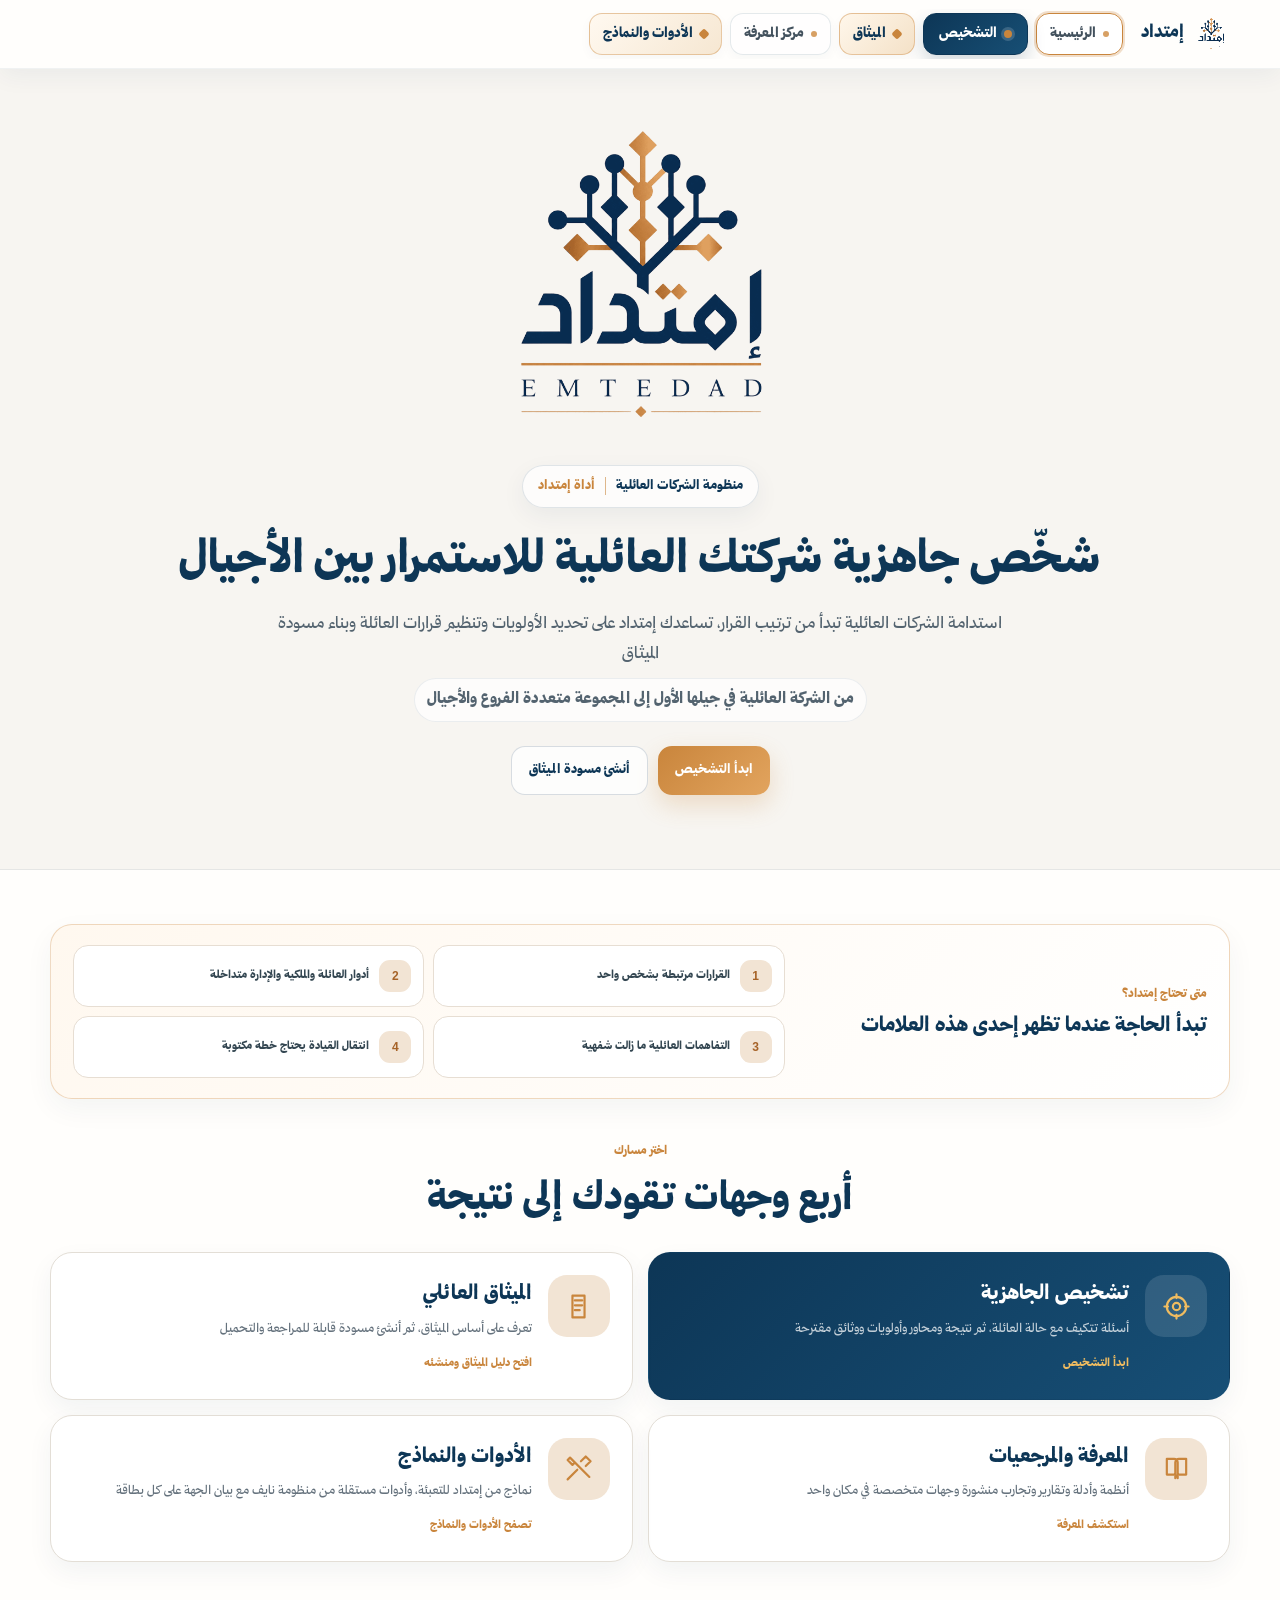
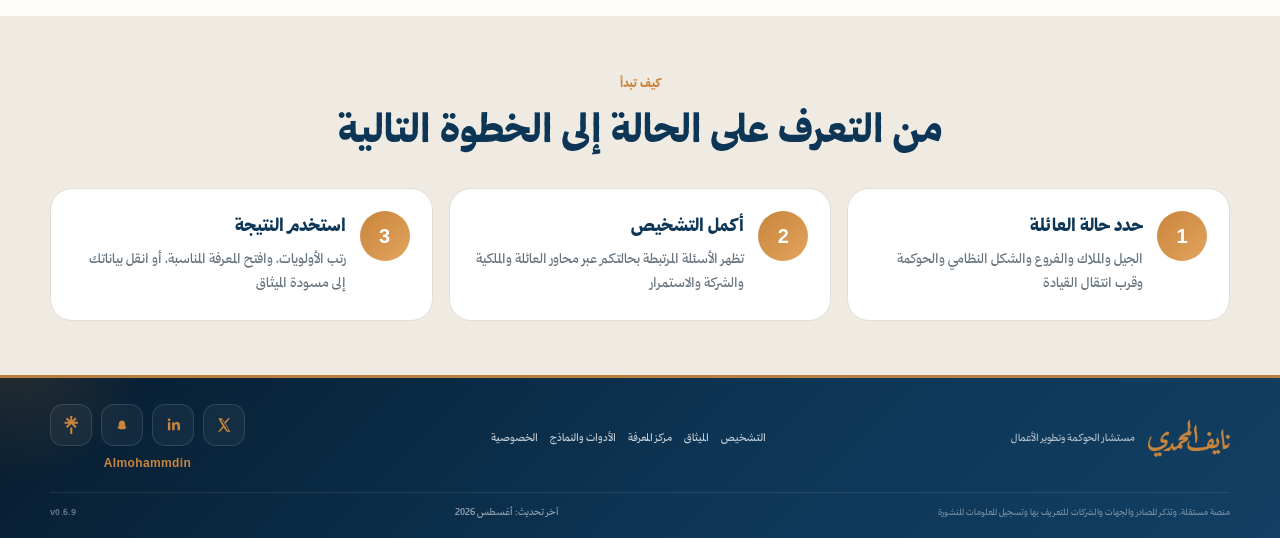
==== index.html @ f552dd35 "Release Emtidad v0.6.9 diagnostic result integrity" ====
<!doctype html>
<html lang="ar" dir="rtl">
<head>
<meta charset="utf-8">
<meta name="viewport" content="width=device-width,initial-scale=1,viewport-fit=cover">
<title>إمتداد | تشخيص وحوكمة الشركات العائلية</title>
<meta name="theme-color" content="#0D3656">
<meta name="description" content="منصة عربية للشركات العائلية تجمع التشخيص والميثاق والمعرفة والنماذج للمساعدة على تنظيم الملكية والحوكمة والتعاقب.">
<meta property="og:title" content="إمتداد | تشخيص وحوكمة الشركات العائلية">
<meta property="og:description" content="تشخيص الجاهزية، ومنشئ الميثاق العائلي، ومعرفة ومرجعيات للشركات العائلية">
<meta property="og:type" content="website">
<meta property="og:url" content="https://almohammdin.github.io/emtidad/">
<meta property="og:image" content="https://almohammdin.github.io/emtidad/assets/images/emtidad-social-preview.png?v=0.6.9">
<meta name="twitter:card" content="summary_large_image">
<link rel="canonical" href="https://almohammdin.github.io/emtidad/">
<link rel="preload" href="assets/fonts/TheYearofHandicrafts-Black.woff2" as="font" type="font/woff2" crossorigin>
<link rel="icon" type="image/png" href="assets/images/favicon.png?v=0.6.9">
<link rel="apple-touch-icon" href="assets/images/apple-touch-icon.png?v=0.6.9">
<link rel="stylesheet" href="assets/css/style.css?v=0.6.9">
<script type="application/ld+json">{"@context":"https://schema.org","@type":"WebSite","name":"إمتداد","alternateName":"منظومة الشركات العائلية","url":"https://almohammdin.github.io/emtidad/","inLanguage":"ar","description":"منصة عربية تجمع تشخيص جاهزية الشركات العائلية ومنشئ الميثاق والمعرفة والنماذج."}</script>
</head>
<body data-page="home">
<a class="skip-link" href="#mainContent">انتقل إلى المحتوى</a>
<nav class="top-nav" aria-label="التنقل الرئيسي">
 <div class="container nav-inner">
  <a class="site-brand" href="index.html" aria-label="إمتداد - الرئيسية"><img src="assets/images/favicon.png" width="42" height="42" alt=""><span>إمتداد</span></a>
  <button class="nav-menu-toggle" id="navMenuToggle" type="button" aria-expanded="false" aria-controls="siteNav"><span></span><span></span><span></span><b>القائمة</b></button>
  <div class="nav-links" id="siteNav">
   <a data-nav="home" href="index.html">الرئيسية</a>
   <a class="nav-diagnostic" data-nav="diagnostic" href="diagnostic.html">التشخيص</a>
   <a class="nav-charter-service" data-nav="charter" href="charter.html">الميثاق</a>
   <a data-nav="knowledge" href="knowledge.html">مركز المعرفة</a>
   <a class="nav-featured" data-nav="resources" href="resources.html">الأدوات والنماذج</a>
  </div>
 </div>
</nav>

<main id="mainContent">
 <header class="hero home-hero">
  <div class="container hero-inner">
   <div class="logo-stage"><img class="platform-logo" src="assets/images/emtidad-logo.png?v=0.6.9" width="1254" height="1254" fetchpriority="high" decoding="async" alt="شعار إمتداد"></div>
   <div class="platform-suite-badge"><span>منظومة الشركات العائلية</span><i aria-hidden="true"></i><strong>أداة إمتداد</strong></div>
   <h1>شخّص جاهزية شركتك العائلية للاستمرار بين الأجيال</h1>
   <p>استدامة الشركات العائلية تبدأ من ترتيب القرار، تساعدك إمتداد على تحديد الأولويات وتنظيم قرارات العائلة وبناء مسودة الميثاق</p>
   <p class="hero-audience">من الشركة العائلية في جيلها الأول إلى المجموعة متعددة الفروع والأجيال</p>
   <div class="hero-actions"><a class="btn primary" href="diagnostic.html">ابدأ التشخيص</a><a class="btn ghost" href="charter.html#charter-builder">أنشئ مسودة الميثاق</a></div>
  </div>
 </header>

 <section class="section white home-routes" aria-labelledby="routesTitle">
 <div class="container">
   <div class="persuasion-strip" aria-labelledby="persuasionTitle"><div class="persuasion-heading"><span class="eyebrow">متى تحتاج إمتداد؟</span><h2 id="persuasionTitle">تبدأ الحاجة عندما تظهر إحدى هذه العلامات</h2></div><ol class="persuasion-points"><li><b>1</b><span>القرارات مرتبطة بشخص واحد</span></li><li><b>2</b><span>أدوار العائلة والملكية والإدارة متداخلة</span></li><li><b>3</b><span>التفاهمات العائلية ما زالت شفهية</span></li><li><b>4</b><span>انتقال القيادة يحتاج خطة مكتوبة</span></li></ol></div>
   <div class="section-head compact-head"><span class="eyebrow">اختر مسارك</span><h2 id="routesTitle">أربع وجهات تقودك إلى نتيجة</h2></div>
   <div class="hub-grid">
    <a class="hub-card featured" href="diagnostic.html"><span class="hub-icon"><svg viewBox="0 0 24 24" aria-hidden="true"><circle cx="12" cy="12" r="8"/><circle cx="12" cy="12" r="3"/><path d="M12 2v3M22 12h-3M12 22v-3M2 12h3"/></svg></span><div><h3>تشخيص الجاهزية</h3><p>أسئلة تتكيف مع حالة العائلة، ثم نتيجة ومحاور وأولويات ووثائق مقترحة</p><b>ابدأ التشخيص</b></div></a>
    <a class="hub-card" href="charter.html"><span class="hub-icon"><svg viewBox="0 0 24 24" aria-hidden="true"><path d="M7 3h10v18H7zM9 7h6M9 11h6M9 15h4"/></svg></span><div><h3>الميثاق العائلي</h3><p>تعرف على أساس الميثاق، ثم أنشئ مسودة قابلة للمراجعة والتحميل</p><b>افتح دليل الميثاق ومنشئه</b></div></a>
    <a class="hub-card" href="knowledge.html"><span class="hub-icon"><svg viewBox="0 0 24 24" aria-hidden="true"><path d="M4 4h6a3 3 0 0 1 3 3v13a3 3 0 0 0-3-3H4V4Zm16 0h-6a3 3 0 0 0-3 3v13a3 3 0 0 1 3-3h6V4Z"/></svg></span><div><h3>المعرفة والمرجعيات</h3><p>أنظمة وأدلة وتقارير وتجارب منشورة وجهات متخصصة في مكان واحد</p><b>استكشف المعرفة</b></div></a>
    <a class="hub-card" href="resources.html"><span class="hub-icon"><svg viewBox="0 0 24 24" aria-hidden="true"><path d="m14 6 4-4 4 4-4 4M3 21l8-8M5 3l16 16M3 5l2-2 4 4-2 2-4-4Z"/></svg></span><div><h3>الأدوات والنماذج</h3><p>نماذج من إمتداد للتعبئة، وأدوات مستقلة من منظومة نايف مع بيان الجهة على كل بطاقة</p><b>تصفح الأدوات والنماذج</b></div></a>
   </div>
  </div>
 </section>

 <section class="section soft" aria-labelledby="howTitle">
  <div class="container">
   <div class="section-head"><span class="eyebrow">كيف تبدأ</span><h2 id="howTitle">من التعرف على الحالة إلى الخطوة التالية</h2></div>
   <div class="how-grid compact-how">
    <article class="how-card"><div class="how-number"><span>1</span></div><div><h3>حدد حالة العائلة</h3><p>الجيل والملاك والفروع والشكل النظامي والحوكمة وقرب انتقال القيادة</p></div></article>
    <article class="how-card"><div class="how-number"><span>2</span></div><div><h3>أكمل التشخيص</h3><p>تظهر الأسئلة المرتبطة بحالتكم عبر محاور العائلة والملكية والشركة والاستمرار</p></div></article>
    <article class="how-card"><div class="how-number"><span>3</span></div><div><h3>استخدم النتيجة</h3><p>رتب الأولويات، وافتح المعرفة المناسبة، أو انقل بياناتك إلى مسودة الميثاق</p></div></article>
   </div>
  </div>
 </section>

</main>

<footer class="footer-wrap">
 <div class="container footer-shell">
  <div class="footer-main">
   <div class="footer-brand"><span class="naif-mark" role="img" aria-label="شعار نايف المحمدي"></span><div class="footer-copy"><p>مستشار الحوكمة وتطوير الأعمال</p></div></div>
   <div class="footer-nav"><a href="diagnostic.html">التشخيص</a><a href="charter.html">الميثاق</a><a href="knowledge.html">مركز المعرفة</a><a href="resources.html">الأدوات والنماذج</a><a href="privacy.html">الخصوصية</a></div>
   <a class="social-handle" href="https://linktr.ee/almohammdin" target="_blank" rel="noopener">Almohammdin</a>
  </div>
  <div class="footer-bottom"><span class="independent-note">منصة مستقلة، وتذكر المصادر والجهات والشركات للتعريف بها وتسجيل المعلومات المنشورة</span><span class="footer-update">آخر تحديث: أغسطس 2026</span><span class="footer-version">v0.6.9</span></div>
 </div>
</footer>
<button class="back-to-top" id="backToTop" type="button" aria-label="العودة إلى أعلى الصفحة">↑</button>
<script src="assets/js/shell.js?v=0.6.9" defer></script>
</body>
</html>
---- assets/css/style.css ----
@font-face{font-family:'EmtidadCraft';src:url('../fonts/TheYearofHandicrafts-Regular.woff2') format('woff2');font-weight:400;font-style:normal;font-display:swap}
@font-face{font-family:'EmtidadCraft';src:url('../fonts/TheYearofHandicrafts-SemiBold.woff2') format('woff2');font-weight:600;font-style:normal;font-display:swap}
@font-face{font-family:'EmtidadCraft';src:url('../fonts/TheYearofHandicrafts-Black.woff2') format('woff2');font-weight:900;font-style:normal;font-display:swap}

:root{
 --navy:#0D3656;--navy2:#154D74;--navy3:#071F33;--gold:#C9853C;--gold2:#E2A45E;
 --ink:#18232D;--muted:#65727D;--line:#E3DED6;--soft:#F6F2EC;--paper:#FFFEFC;
 --green:#287A5C;--amber:#B36B22;--red:#A83E35;--shadow:0 18px 50px rgba(13,54,86,.10);
 --radius:24px;--font:'EmtidadCraft',sans-serif;--footer-gold:#C9853C;
}
*{box-sizing:border-box;font-family:var(--font)!important;font-synthesis:none}
html{scroll-behavior:smooth;scroll-padding-top:88px}
body{margin:0;background:#F7F5F1;color:var(--ink);font-weight:400;line-height:1.75}
button,input,select,textarea{font:inherit}button,a{transition:.2s ease}button{cursor:pointer}
svg{width:1.25em;height:1.25em;fill:none;stroke:currentColor;stroke-width:1.8;stroke-linecap:round;stroke-linejoin:round}
a{color:inherit}.container{width:min(1180px,calc(100% - 34px));margin:auto}
.top-nav{position:sticky;top:0;z-index:40;background:rgba(255,254,252,.94);backdrop-filter:blur(16px);border-bottom:1px solid rgba(13,54,86,.08)}
.nav-inner{min-height:72px;display:flex;align-items:center;justify-content:space-between;gap:16px}
.nav-links{display:flex;align-items:center;gap:7px;flex-wrap:wrap}.nav-links a{padding:8px 11px;border-radius:12px;text-decoration:none;color:#43515D;font-size:14px;font-weight:600}.nav-links a:hover{background:var(--soft);color:var(--navy)}
.nav-actions{display:flex;gap:8px}.btn{border:0;border-radius:14px;padding:11px 17px;display:inline-flex;align-items:center;justify-content:center;gap:8px;text-decoration:none;font-weight:700;font-size:14px}
.btn.primary{background:linear-gradient(135deg,var(--gold),var(--gold2));color:#fff;box-shadow:0 10px 24px rgba(201,133,60,.24)}
.btn.primary:hover{transform:translateY(-2px)}.btn.secondary{background:var(--navy);color:#fff}.btn.ghost{background:#fff;border:1px solid var(--line);color:var(--navy)}.btn.small{padding:8px 12px;font-size:12px}
.hero{position:relative;overflow:hidden;background:linear-gradient(180deg,#0A2A45 0%,#103D60 100%);color:#fff;padding:54px 0 62px}
.hero:before{content:"";position:absolute;inset:0;background-image:url('../images/brand-pattern.svg');background-size:520px auto;background-position:center 20px;background-repeat:no-repeat;opacity:.7;pointer-events:none}
.hero:after{content:"";position:absolute;width:620px;height:620px;border-radius:50%;background:radial-gradient(circle,rgba(226,164,94,.19),transparent 66%);top:-330px;left:-180px}
.hero-inner{position:relative;z-index:2;text-align:center;display:flex;flex-direction:column;align-items:center}
.platform-logo{width:min(430px,88vw);height:auto;object-fit:contain;display:block;filter:drop-shadow(0 16px 28px rgba(0,0,0,.16))}
.platform-tagline{margin-top:8px;color:#F1D7BA;font-size:18px;font-weight:700;letter-spacing:.01em}
.hero h1{margin:26px auto 13px;max-width:920px;font-size:clamp(34px,5vw,62px);line-height:1.35;font-weight:900;letter-spacing:0;color:#fff}
.hero p{max-width:850px;margin:0 auto;color:rgba(255,255,255,.82);font-size:17px}
.hero-actions{display:flex;justify-content:center;gap:10px;flex-wrap:wrap;margin-top:24px}.hero .btn.ghost{background:rgba(255,255,255,.08);border-color:rgba(255,255,255,.26);color:#fff}
.hero-badges{display:flex;justify-content:center;gap:8px;flex-wrap:wrap;margin-top:18px}.hero-badges span{border:1px solid rgba(255,255,255,.16);background:rgba(255,255,255,.07);padding:6px 10px;border-radius:999px;font-size:12px;color:#E9EEF2}
.section{padding:54px 0}.section.soft{background:#EFEAE2}.section.white{background:var(--paper)}
.section-head{text-align:center;max-width:820px;margin:0 auto 26px}.eyebrow{display:inline-flex;align-items:center;gap:7px;color:var(--gold);font-size:13px;font-weight:800}.section-head h2{margin:7px 0 7px;color:var(--navy);font-size:clamp(27px,3.4vw,42px);line-height:1.35}.section-head p{margin:0;color:var(--muted)}
.how-grid{display:grid;grid-template-columns:repeat(3,1fr);gap:16px}.how-card{background:#fff;border:1px solid var(--line);border-radius:22px;padding:22px;box-shadow:var(--shadow);display:grid;grid-template-columns:52px 1fr;gap:14px;align-items:start}
.how-number{width:52px;height:52px;border-radius:17px;background:linear-gradient(135deg,var(--gold),var(--gold2));color:#fff;display:flex;align-items:center;justify-content:center;font-size:21px;font-weight:900;line-height:1}.how-card h3{margin:0 0 5px;color:var(--navy);font-size:19px}.how-card p{margin:0;color:var(--muted);font-size:14px}
.stats-grid{display:grid;grid-template-columns:repeat(4,1fr);gap:14px}.stat-card{background:#fff;border:1px solid var(--line);border-radius:20px;padding:20px;position:relative;overflow:hidden}.stat-card:after{content:"";position:absolute;width:100px;height:100px;border-radius:50%;background:rgba(201,133,60,.07);left:-36px;bottom:-42px}.stat-value{font-size:35px;color:var(--navy);font-weight:900;line-height:1.1}.stat-card h3{margin:7px 0 4px;font-size:16px;color:var(--ink)}.stat-card p{margin:0;color:var(--muted);font-size:12px;line-height:1.7}.source-line{display:flex;gap:7px;flex-wrap:wrap;margin-top:12px;font-size:10px;color:#7B684F}.source-line span{background:var(--soft);padding:3px 7px;border-radius:999px}.source-line a{position:relative;z-index:2;color:var(--navy);font-weight:700;text-decoration:none}
.legal-grid{display:grid;grid-template-columns:1.35fr .65fr;gap:18px}.legal-card,.values-card{background:#fff;border:1px solid var(--line);border-radius:24px;padding:25px;box-shadow:var(--shadow)}
.legal-card{border-top:5px solid var(--gold)}.card-title{display:flex;align-items:center;gap:11px;margin-bottom:14px}.card-title .icon-box,.axis-icon,.tool-icon,.knowledge-icon{width:44px;height:44px;border-radius:14px;background:#F2E4D4;color:var(--gold);display:grid;place-items:center;flex:0 0 44px}.card-title h3{margin:0;color:var(--navy);font-size:23px}.card-title small{display:block;color:var(--muted)}
.article-text{background:#F8F5F0;border-radius:18px;padding:18px 20px;border:1px solid #ECE3D8;font-size:14px;color:#31404A}.article-text ol{margin:0;padding-right:20px}.article-text li{margin-bottom:7px}.legal-foot{display:flex;justify-content:space-between;gap:12px;align-items:center;margin-top:15px;flex-wrap:wrap}.legal-foot p{margin:0;color:var(--muted);font-size:12px}.legal-foot a{color:var(--navy);font-weight:800;text-decoration:none}
.values-card blockquote{margin:0 0 18px;padding:16px;border-radius:17px;background:linear-gradient(135deg,#0E3858,#164D74);color:#fff;font-size:18px;line-height:1.8}.values-card blockquote small{display:block;color:#F1C99D;font-size:12px;margin-top:6px}.values-card .principle{padding:14px;border:1px solid var(--line);border-radius:16px;margin-top:10px}.values-card .principle strong{color:var(--navy)}.values-card .principle p{margin:4px 0 0;color:var(--muted);font-size:13px}
.axis-preview{display:grid;grid-template-columns:repeat(4,1fr);gap:13px}.axis-preview-card{background:#fff;border:1px solid var(--line);border-radius:20px;padding:18px}.axis-preview-card h3{margin:10px 0 4px;color:var(--navy);font-size:16px}.axis-preview-card p{margin:0;color:var(--muted);font-size:12px}
.knowledge-shell{background:#fff;border:1px solid var(--line);border-radius:25px;padding:20px;box-shadow:var(--shadow)}.knowledge-controls{display:grid;grid-template-columns:2fr repeat(3,1fr);gap:10px;margin-bottom:17px}.field{position:relative}.field svg{position:absolute;right:13px;top:50%;transform:translateY(-50%);color:#87919A}.field input,.knowledge-controls select{width:100%;height:46px;border:1px solid var(--line);border-radius:14px;background:#fff;color:var(--ink);padding:0 13px;outline:none}.field input{padding-right:42px}.field input:focus,.knowledge-controls select:focus{border-color:var(--gold);box-shadow:0 0 0 3px rgba(201,133,60,.10)}
.knowledge-grid{display:grid;grid-template-columns:repeat(3,1fr);gap:13px}.knowledge-card{border:1px solid var(--line);border-radius:19px;padding:17px;background:#FFFEFC;display:flex;flex-direction:column;min-height:245px}.knowledge-card .meta{display:flex;gap:6px;flex-wrap:wrap;margin-bottom:10px}.chip{font-size:10px;padding:3px 7px;border-radius:999px;background:var(--soft);color:#6D5A44}.chip.official{background:#E5F1EC;color:var(--green)}.knowledge-card h3{margin:0 0 7px;color:var(--navy);font-size:17px;line-height:1.5}.knowledge-card p{margin:0;color:var(--muted);font-size:12px;line-height:1.8}.knowledge-card .highlights{margin:11px 0 0;padding:0;list-style:none;display:grid;gap:5px}.knowledge-card .highlights li{font-size:11px;color:#3F4C56;display:flex;gap:6px}.knowledge-card .highlights li:before{content:"";width:6px;height:6px;border-radius:50%;background:var(--gold);margin-top:8px;flex:0 0 6px}.knowledge-card footer{margin-top:auto;padding-top:13px;display:flex;justify-content:space-between;gap:8px;align-items:center;border-top:1px dashed var(--line)}.knowledge-card footer span{font-size:10px;color:#8A9299}.knowledge-card footer a{font-size:11px;color:var(--navy);font-weight:800;text-decoration:none;display:flex;align-items:center;gap:4px}.empty-state{grid-column:1/-1;text-align:center;padding:38px;color:var(--muted)}
.case-grid{display:grid;grid-template-columns:repeat(3,1fr);gap:14px}.case-card{background:#fff;border:1px solid var(--line);border-radius:21px;padding:19px;display:flex;flex-direction:column}.case-card .case-top{display:flex;align-items:center;justify-content:space-between;gap:8px}.case-card .case-top span{font-size:10px;background:#F2E4D4;color:#925821;border-radius:999px;padding:4px 8px}.case-card h3{margin:11px 0 7px;color:var(--navy);font-size:20px}.case-card p{margin:0;color:var(--muted);font-size:13px}.case-lessons{margin:12px 0;padding:0;list-style:none;display:grid;gap:6px}.case-lessons li{font-size:12px;color:#394650;display:flex;gap:7px}.case-lessons li:before{content:"";width:7px;height:7px;border-radius:50%;background:var(--gold);margin-top:8px;flex:0 0 7px}.case-card a{margin-top:auto;color:var(--navy);font-weight:800;text-decoration:none;font-size:12px;display:flex;align-items:center;gap:5px;padding-top:10px}
.tools-grid{display:grid;grid-template-columns:repeat(4,1fr);gap:13px}.tool-card{background:#fff;border:1px solid var(--line);border-radius:20px;padding:17px}.tool-card h3{margin:10px 0 4px;color:var(--navy);font-size:16px}.tool-card p{margin:0;color:var(--muted);font-size:12px}.tool-card button{margin-top:13px;width:100%;border:1px solid var(--line);background:var(--soft);border-radius:12px;padding:8px;color:var(--navy);font-weight:700}
.diagnostic-wrap{background:#fff;border:1px solid rgba(13,54,86,.10);border-radius:28px;box-shadow:var(--shadow);overflow:hidden}.diag-head{padding:24px;background:linear-gradient(135deg,var(--navy3),var(--navy2));color:#fff;position:relative}.diag-head:after{content:"";position:absolute;inset:0;background:url('../images/brand-pattern.svg') center/430px no-repeat;opacity:.25}.diag-head>*{position:relative;z-index:1}.diag-head h2{margin:0 0 6px;font-size:30px}.diag-head p{margin:0;color:rgba(255,255,255,.74)}
.progress-shell{padding:20px 22px;border-bottom:1px solid var(--line);background:#FBFAF8}.progress-meta{display:flex;justify-content:space-between;gap:12px;color:#64717A;font-size:12px}.progress-track{height:9px;border-radius:999px;background:#E7E5E0;overflow:hidden;margin-top:10px}.progress-fill{height:100%;width:0;background:linear-gradient(90deg,var(--gold),var(--gold2),var(--navy2));border-radius:inherit;transition:.3s}.step-tabs{display:flex;gap:7px;overflow:auto;padding-bottom:4px;margin-top:13px}.step-tab{min-width:max-content;border:1px solid var(--line);background:#fff;color:#63707A;border-radius:12px;padding:8px 11px;font-weight:700;font-size:12px}.step-tab.active{background:var(--navy);color:#fff;border-color:var(--navy)}.step-tab.done{background:#ECF6F1;color:var(--green);border-color:#CBE4D9}
.diag-panel{padding:24px}.panel-title{display:flex;align-items:center;gap:13px;margin-bottom:18px}.panel-title h3{margin:0;color:var(--navy);font-size:24px}.panel-title p{margin:2px 0 0;color:var(--muted);font-size:13px}.form-grid{display:grid;grid-template-columns:repeat(3,1fr);gap:13px}.form-group label{display:block;font-weight:700;color:#3D4B55;font-size:12px;margin-bottom:5px}.form-group select,.form-group input{width:100%;height:47px;border:1px solid var(--line);border-radius:13px;padding:0 12px;background:#fff;outline:none}.form-group select:focus,.form-group input:focus{border-color:var(--gold);box-shadow:0 0 0 3px rgba(201,133,60,.10)}
.question-stack{display:grid;gap:14px}.question-card{border:1px solid var(--line);border-radius:19px;padding:17px;background:#FFFEFC}.question-head{display:grid;grid-template-columns:42px 1fr;gap:12px}.q-number{width:42px;height:42px;border-radius:14px;background:#F2E4D4;color:var(--gold);display:flex;align-items:center;justify-content:center;font-weight:900;line-height:1}.question-head h4{margin:0;color:var(--navy);font-size:16px}.question-head p{margin:4px 0 0;color:var(--muted);font-size:12px}
.answers{display:grid;grid-template-columns:minmax(0,1fr) 118px;gap:13px;margin-top:13px;align-items:stretch}.answer-scale{display:grid;grid-template-columns:repeat(5,minmax(0,1fr));gap:7px}.answer-exception{border-inline-start:1px solid #DED5C9;padding-inline-start:13px;display:grid}
.answer{border:1px solid var(--line);border-radius:11px;background:#fff;color:#5B6770;padding:9px 7px;font-size:10.5px;font-weight:700}.answer:hover{border-color:var(--gold)}
.answer.selected{background:var(--navy);border-color:var(--navy);color:#fff}.answer-exception .answer{border-style:dashed;background:#F8F4EE}.answer-exception .answer.selected{border-style:solid;background:var(--navy)}
.axis-note,.profile-adaptive-note{background:#F7F2EB;border:1px solid #EADBCB;border-radius:16px;padding:13px 15px;color:#67594B;font-size:12px;margin-bottom:15px}.profile-adaptive-note{margin:14px 0 0}
.panel-actions{display:flex;justify-content:space-between;align-items:center;gap:10px;margin-top:22px}.silent-save{font-size:11px;color:#89939B}.result-shell{display:grid;gap:15px}.result-summary{display:grid;grid-template-columns:180px 1fr;gap:23px;align-items:center;background:linear-gradient(135deg,#F9F4ED,#fff);border:1px solid var(--line);border-radius:22px;padding:22px}.score-ring{width:160px;height:160px;border-radius:50%;display:grid;place-items:center;background:conic-gradient(var(--gold) calc(var(--score)*1%),#E8E5DF 0);position:relative}.score-ring:before{content:"";position:absolute;inset:13px;border-radius:50%;background:#fff}.score-ring div{position:relative;z-index:1;text-align:center}.score-ring strong{display:block;color:var(--navy);font-size:37px;line-height:1}.score-ring span{font-size:11px;color:var(--muted)}.result-summary h3{margin:0 0 6px;color:var(--navy);font-size:29px}.result-summary p{margin:0;color:var(--muted)}.result-kpis{display:grid;grid-template-columns:repeat(3,1fr);gap:10px;margin-top:14px}.result-kpi{background:#fff;border:1px solid var(--line);border-radius:14px;padding:11px}.result-kpi small{display:block;color:#8A949C}.result-kpi strong{color:var(--navy)}
.axis-results{display:grid;grid-template-columns:repeat(2,1fr);gap:11px}.axis-result{border:1px solid var(--line);border-radius:17px;padding:14px;background:#fff}.axis-result-head{display:flex;justify-content:space-between;gap:8px;align-items:center}.axis-result h4{margin:0;color:var(--navy)}.axis-result strong{color:var(--gold)}.bar{height:8px;background:#ECEAE6;border-radius:999px;overflow:hidden;margin-top:9px}.bar span{display:block;height:100%;background:linear-gradient(90deg,var(--gold),var(--navy2));border-radius:inherit}.result-grid{display:grid;grid-template-columns:repeat(2,1fr);gap:13px}.result-card{border:1px solid var(--line);border-radius:20px;padding:18px;background:#fff}.result-card h3{margin:0 0 12px;color:var(--navy);font-size:20px}.priority-list,.doc-list,.risk-list{display:grid;gap:9px}.result-item{display:grid;grid-template-columns:38px 1fr;gap:10px;align-items:start}.result-index{width:38px;height:38px;border-radius:12px;background:#F2E4D4;color:var(--gold);display:flex;align-items:center;justify-content:center;font-weight:900;line-height:1}.result-item strong{display:block;color:#293742;font-size:13px}
.result-item span{display:block;color:var(--muted);font-size:11px;margin-top:2px}.result-empty{padding:14px;border-radius:14px;background:#F5F8F6;border:1px solid #DDE9E1}.result-empty strong,.result-empty span{display:block}.result-empty strong{color:var(--navy);font-size:13px}.result-empty span{color:var(--muted);font-size:11px;margin-top:4px}.result-footer{display:flex;justify-content:space-between;align-items:center;gap:12px;padding:16px 18px;background:#F7F3ED;border-radius:18px;border:1px solid #E9DFD3}.result-footer h3{margin:0 0 3px;color:var(--navy)}.result-footer p{margin:0;color:var(--muted);font-size:12px}.result-actions{display:flex;gap:8px;flex-wrap:wrap}
.method-card{margin-top:15px;background:#F7F3ED;border:1px solid #E9DFD3;border-radius:17px;padding:14px;font-size:12px;color:#635647}.method-card strong{color:var(--navy)}
.centers-grid{display:grid;grid-template-columns:repeat(3,1fr);gap:13px}.center-card{border:1px solid var(--line);border-radius:19px;padding:17px;background:#fff}.center-card h3{margin:8px 0 5px;color:var(--navy);font-size:17px}.center-card p{margin:0;color:var(--muted);font-size:12px}.center-card a{display:inline-flex;align-items:center;gap:5px;margin-top:11px;color:var(--navy);font-weight:800;font-size:11px;text-decoration:none}
.footer-wrap{background:var(--navy3);color:#fff;padding:34px 0 24px}.footer-grid{display:grid;grid-template-columns:170px 1fr auto;gap:22px;align-items:center}.footer-copy strong{display:block;font-size:16px}.footer-copy p{margin:5px 0 0;color:rgba(255,255,255,.68);font-size:12px}.footer-version{color:#E7B276;font-weight:800}.footer-links{display:flex;justify-content:center;gap:9px;flex-wrap:wrap;margin-top:20px}.footer-links a{color:#D6DEE5;text-decoration:none;font-size:12px}.independent-note{text-align:center;margin-top:16px;padding-top:14px;border-top:1px solid rgba(255,255,255,.1);color:rgba(255,255,255,.52);font-size:10px}
.modal{position:fixed;inset:0;z-index:80;background:rgba(5,18,30,.62);display:grid;place-items:center;padding:18px}.modal[hidden]{display:none}.modal-card{width:min(760px,100%);max-height:88vh;overflow:auto;background:#fff;border-radius:24px;padding:23px;box-shadow:0 30px 80px rgba(0,0,0,.25)}.modal-head{display:flex;justify-content:space-between;gap:12px;align-items:start}.modal-head h3{margin:0;color:var(--navy);font-size:25px}.modal-close{width:38px;height:38px;border-radius:12px;border:1px solid var(--line);background:#fff;font-size:22px}.modal-body{color:#47545E}.modal-body h4{color:var(--navy);margin:18px 0 6px}.modal-body ul{padding-right:20px}.modal-body a{color:var(--navy);font-weight:800}
.toast{position:fixed;bottom:20px;left:20px;z-index:90;background:var(--navy3);color:#fff;padding:11px 15px;border-radius:13px;box-shadow:var(--shadow);font-size:12px}.toast[hidden]{display:none}
[hidden]{display:none!important}
@media(max-width:980px){.stats-grid,.axis-preview,.tools-grid{grid-template-columns:repeat(2,1fr)}.knowledge-grid,.case-grid,.centers-grid{grid-template-columns:repeat(2,1fr)}.legal-grid{grid-template-columns:1fr}
.answers{grid-template-columns:1fr}.answer-scale{grid-template-columns:repeat(3,1fr)}.answer-exception{border-inline-start:0;border-top:1px solid #DED5C9;padding-inline-start:0;padding-top:10px}.answer-exception .answer{width:100%}.form-grid{grid-template-columns:repeat(2,1fr)}}
@media(max-width:720px){.nav-links{display:none}.nav-inner{min-height:62px}.hero{padding-top:36px}.platform-logo{width:min(330px,92vw)}.platform-tagline{font-size:15px}.hero h1{font-size:34px}.hero p{font-size:14px}.how-grid,.stats-grid,.axis-preview,.knowledge-grid,.case-grid,.tools-grid,.centers-grid,.form-grid,.axis-results,.result-grid{grid-template-columns:1fr}.knowledge-controls{grid-template-columns:1fr}.how-card{grid-template-columns:46px 1fr}.how-number{width:46px;height:46px}.diag-panel{padding:17px}
.answer-scale{grid-template-columns:repeat(2,1fr)}.result-summary{grid-template-columns:1fr;text-align:center}.score-ring{margin:auto}.result-kpis{grid-template-columns:1fr}.result-footer,.footer-grid{display:flex;flex-direction:column;text-align:center}.panel-actions{flex-wrap:wrap}.panel-actions .btn{flex:1}.question-head{grid-template-columns:38px 1fr}.q-number{width:38px;height:38px}.section{padding:42px 0}}
@media print{@page{size:A4;margin:10mm}body{background:#fff}.top-nav,.hero,.section:not(#diagnostic),.diag-head,.progress-shell,.panel-actions,.result-footer,.footer-wrap,.toast{display:none!important}.section#diagnostic{padding:0}.container{width:100%}.diagnostic-wrap{border:0;box-shadow:none}.diag-panel{padding:0}.result-summary{grid-template-columns:120px 1fr;padding:12px}.score-ring{width:110px;height:110px}.score-ring strong{font-size:28px}.axis-results{grid-template-columns:repeat(2,1fr)}.result-grid{grid-template-columns:repeat(2,1fr)}.result-card{padding:11px}.result-shell{gap:8px}.result-summary h3{font-size:21px}.result-kpis{margin-top:8px}.method-card{font-size:10px;padding:8px}.axis-result{padding:9px}.result-item{grid-template-columns:30px 1fr}.result-index{width:30px;height:30px}.result-item strong{font-size:11px}
.result-item span{font-size:9px}}

.friction-grid{display:grid;grid-template-columns:repeat(4,1fr);gap:12px}.friction-card{background:#fff;border:1px solid var(--line);border-radius:18px;padding:16px}.friction-card .icon-box{width:40px;height:40px;border-radius:13px;background:#F2E4D4;color:var(--gold);display:grid;place-items:center}.friction-card h3{margin:9px 0 4px;color:var(--navy);font-size:15px}.friction-card p{margin:0;color:var(--muted);font-size:11.5px}.charter-index{margin-top:18px;background:#fff;border:1px solid var(--line);border-radius:24px;padding:22px}.charter-index-head{display:flex;justify-content:space-between;gap:12px;align-items:end;margin-bottom:14px}.charter-index-head h3{margin:0;color:var(--navy);font-size:22px}.charter-index-head p{margin:0;color:var(--muted);font-size:12px}.charter-index-grid{display:grid;grid-template-columns:repeat(3,1fr);gap:8px}.charter-index-item{display:flex;gap:9px;align-items:center;border:1px solid var(--line);border-radius:13px;padding:9px 11px;background:#FFFEFC;color:#35434E;font-size:11px}.charter-index-item b{width:25px;height:25px;border-radius:9px;background:#F2E4D4;color:var(--gold);display:flex;align-items:center;justify-content:center;line-height:1;flex:0 0 25px}
@media(max-width:980px){.friction-grid{grid-template-columns:repeat(2,1fr)}.charter-index-grid{grid-template-columns:repeat(2,1fr)}}
@media(max-width:720px){.friction-grid,.charter-index-grid{grid-template-columns:1fr}.charter-index-head{display:block}}
@media print{body{zoom:.76}.panel-title,.method-card,.result-card:nth-child(4){display:none!important}.result-summary{padding:8px;grid-template-columns:105px 1fr}.score-ring{width:96px;height:96px}.score-ring:before{inset:9px}.score-ring strong{font-size:25px}.result-summary h3{font-size:18px}.result-summary p{font-size:10px}.result-kpis{grid-template-columns:repeat(3,1fr);gap:5px}.result-kpi{padding:6px}.result-kpi small{font-size:8px}.result-kpi strong{font-size:10px}.axis-results{gap:5px}.axis-result{padding:7px}.axis-result h4{font-size:11px}.axis-result strong{font-size:10px}.bar{height:5px;margin-top:5px}.result-grid{grid-template-columns:repeat(3,1fr);gap:6px}.result-card{padding:8px}.result-card h3{font-size:13px;margin-bottom:7px}.result-item{grid-template-columns:25px 1fr;gap:6px}.result-index{width:25px;height:25px;border-radius:8px;font-size:9px}.result-item strong{font-size:9px;line-height:1.35}
.result-item span{font-size:7.5px;line-height:1.35}.result-shell{gap:5px}}

/* v0.3.1 visual corrections */
.hero{background:linear-gradient(180deg,#FFFEFC 0%,#F6F0E8 100%)!important;color:var(--ink)!important;padding:42px 0 58px!important}
.hero:before{content:""!important;position:absolute!important;inset:0!important;background-image:url('../images/brand-pattern.svg')!important;background-repeat:repeat!important;background-size:360px 220px!important;opacity:1!important}
.hero:after{content:""!important;position:absolute!important;width:500px!important;height:500px!important;border-radius:50%!important;background:radial-gradient(circle,rgba(201,133,60,.10),transparent 68%)!important;top:-280px!important;left:-170px!important}
.hero-inner{text-align:center!important;align-items:center!important}
.platform-logo{width:min(390px,82vw)!important;max-height:none!important;object-fit:contain!important;filter:none!important;background:transparent!important;border:0!important;border-radius:0!important;box-shadow:none!important}
.platform-tagline{margin-top:14px!important;color:var(--navy)!important;font-family:'EmtidadCraft',sans-serif!important;font-size:20px!important;font-weight:700!important;letter-spacing:0!important}
.hero h1{margin:24px auto 13px!important;max-width:930px!important;color:var(--navy)!important;font-family:'EmtidadCraft',sans-serif!important;font-size:clamp(32px,4.6vw,56px)!important;line-height:1.5!important;font-weight:700!important;letter-spacing:0!important;font-synthesis:none!important}
.hero p{color:#53636F!important;font-family:'EmtidadCraft',sans-serif!important;font-size:17px!important}
.hero .btn.ghost{background:#fff!important;border-color:var(--line)!important;color:var(--navy)!important}
.hero-badges{display:none!important}
.how-card{grid-template-columns:50px 1fr!important;gap:14px!important}
.how-number{width:50px!important;height:50px!important;border-radius:50%!important;display:grid!important;place-items:center!important;padding:0!important;line-height:1!important}
.how-number span{display:grid!important;place-items:center!important;width:100%!important;height:100%!important;line-height:1!important;font-family:Arial,sans-serif!important;font-size:20px!important;font-weight:800!important;transform:none!important}
.how-title{display:flex;align-items:center;gap:8px;margin-bottom:5px}
.how-title h3{margin:0!important}
.how-icon{width:30px;height:30px;border-radius:10px;background:#F2E4D4;color:var(--gold);display:grid;place-items:center;flex:0 0 30px}
.how-icon svg{width:17px;height:17px}
.values-lead{position:relative;display:grid;grid-template-columns:64px 1fr;align-items:center;gap:18px;margin-bottom:18px;padding:27px 30px;border-radius:25px;background:linear-gradient(135deg,#0D3656,#174F76);color:#fff;box-shadow:var(--shadow);overflow:hidden}
.values-lead:after{content:"";position:absolute;width:180px;height:180px;border-radius:50%;background:rgba(226,164,94,.12);left:-65px;top:-80px}
.values-lead-icon{position:relative;z-index:1;width:64px;height:64px;border-radius:19px;background:rgba(255,255,255,.12);color:#F0BF87;display:grid;place-items:center}
.values-lead-icon svg{width:31px;height:31px}
.values-lead blockquote{position:relative;z-index:1;margin:0;font-family:'EmtidadCraft',sans-serif!important;font-size:clamp(28px,4vw,45px)!important;line-height:1.7!important;font-weight:700!important;color:#fff}
.values-lead blockquote small{display:block;margin-top:5px;color:#F1C99D;font-size:13px;font-weight:500}
.legal-grid{grid-template-columns:1.35fr .65fr!important}
.principles-card{background:#fff;border:1px solid var(--line);border-radius:24px;padding:25px;box-shadow:var(--shadow);border-top:5px solid var(--navy)}
.principles-card .principle{padding:14px;border:1px solid var(--line);border-radius:16px;margin-top:10px}
.principles-card .principle strong{color:var(--navy)}
.principles-card .principle p{margin:4px 0 0;color:var(--muted);font-size:13px}
.panel-actions-end{justify-content:flex-end!important}
.silent-save{display:none!important}
@media(max-width:760px){.platform-logo{width:min(330px,94vw)!important}.platform-tagline{font-size:17px!important}.hero h1{font-size:clamp(27px,8vw,39px)!important;line-height:1.55!important}.values-lead{grid-template-columns:1fr;text-align:center;padding:24px 20px}.values-lead-icon{margin:auto}.legal-grid{grid-template-columns:1fr!important}.how-card{grid-template-columns:46px 1fr!important}.how-number{width:46px!important;height:46px!important}}


.hero{background:#FDFFFE!important}
.hero:before{-webkit-mask-image:radial-gradient(ellipse 44% 72% at 50% 38%,transparent 0 48%,rgba(0,0,0,.28) 60%,#000 78%)!important;mask-image:radial-gradient(ellipse 44% 72% at 50% 38%,transparent 0 48%,rgba(0,0,0,.28) 60%,#000 78%)!important}


/* v0.3.2 deployment, brand and accessibility refinements */
:root{--platform-url:'https://almohammdin.github.io/emtidad/'}
.hero{
  background:
    radial-gradient(circle at 50% -8%,rgba(201,133,60,.20),transparent 34%),
    linear-gradient(180deg,#FBF7F0 0%,#F1F5F7 62%,#F9F7F2 100%)!important;
  color:var(--ink)!important;padding:54px 0 70px!important;border-bottom:1px solid rgba(13,54,86,.08)
}
.hero:before{content:""!important;position:absolute!important;inset:0!important;background:url('../images/brand-pattern.svg') center top/560px 300px repeat!important;opacity:.78!important;mask-image:none!important;-webkit-mask-image:none!important}
.hero:after{content:""!important;position:absolute!important;inset:20px max(18px,calc((100vw - 1180px)/2)) auto!important;height:430px!important;width:auto!important;border-radius:38px!important;background:linear-gradient(135deg,rgba(255,255,255,.72),rgba(255,255,255,.30))!important;border:1px solid rgba(13,54,86,.08)!important;box-shadow:0 30px 80px rgba(13,54,86,.08)!important;top:22px!important;left:max(18px,calc((100vw - 1180px)/2))!important;right:max(18px,calc((100vw - 1180px)/2))!important}
.hero-inner{position:relative;z-index:2!important;padding:12px 24px 26px}
.platform-logo{width:min(350px,78vw)!important;max-height:285px!important;object-fit:contain!important;filter:drop-shadow(0 16px 24px rgba(13,54,86,.10))!important;background:transparent!important}
.platform-tagline{margin-top:8px!important;color:var(--navy)!important;font-family:'EmtidadCraft',sans-serif!important;font-size:20px!important;font-weight:600!important;letter-spacing:0!important}
.hero h1{margin:25px auto 12px!important;max-width:930px!important;color:var(--navy)!important;font-family:'EmtidadCraft',sans-serif!important;font-size:clamp(31px,4.2vw,54px)!important;line-height:1.52!important;font-weight:900!important;letter-spacing:0!important;font-synthesis:none!important}
.hero p{color:#53636F!important;font-family:'EmtidadCraft',sans-serif!important;font-size:17px!important;max-width:850px}
.hero .btn.ghost{background:rgba(255,255,255,.76)!important;border-color:rgba(13,54,86,.16)!important;color:var(--navy)!important}
.values-lead blockquote{font-family:'Amiri Quran','Amiri',serif!important;font-size:clamp(32px,4.5vw,52px)!important;font-weight:400!important;line-height:1.85!important}
.values-lead blockquote small{font-family:'EmtidadCraft',sans-serif!important;font-size:13px!important;font-weight:400!important}
.naif-mark{display:block;width:154px;height:auto;max-height:70px;object-fit:contain;filter:brightness(0) invert(1);opacity:.82}
.footer-links a{display:inline-flex;align-items:center;gap:6px;padding:7px 10px;border-radius:11px;border:1px solid rgba(255,255,255,.10)}
.footer-links a:hover{background:rgba(255,255,255,.08)}
.footer-links svg{width:15px;height:15px}
.tools-subhead{display:flex;justify-content:space-between;align-items:end;gap:16px;margin:26px 0 13px}
.tools-subhead h3{margin:0;color:var(--navy);font-size:22px}.tools-subhead p{margin:3px 0 0;color:var(--muted);font-size:12px}
.linked-tool{position:relative;overflow:hidden;display:flex;flex-direction:column;min-height:205px;background:linear-gradient(180deg,#fff,#FBF8F3)}
.linked-tool:after{content:"";position:absolute;width:110px;height:110px;border-radius:50%;background:rgba(201,133,60,.08);left:-40px;bottom:-45px}
.linked-tool a{margin-top:auto;position:relative;z-index:2;width:100%;border:1px solid rgba(13,54,86,.13);background:var(--navy);color:#fff;border-radius:12px;padding:9px 12px;text-decoration:none;font-size:12px;font-weight:700;display:flex;align-items:center;justify-content:center;gap:7px}
.naif-tools-section{margin-top:24px;padding:20px;border:1px solid rgba(13,54,86,.16);border-radius:25px;background:linear-gradient(135deg,#EEF3F6,#F9F6F1);box-shadow:0 10px 28px rgba(13,54,86,.05)}
.tools-subhead{display:flex;align-items:flex-end;justify-content:space-between;gap:16px;margin-bottom:15px}
.tools-subhead h3{margin:6px 0 3px;color:var(--navy);font-size:24px}
.tools-subhead p{margin:0;color:var(--muted);font-size:12px}
.tools-group-badge,.tool-source-badge{display:inline-flex;align-items:center;padding:4px 9px;border-radius:999px;background:var(--navy);color:#fff;font-size:9px;font-weight:900}
.tool-source-badge{position:relative;z-index:2;background:#EAF2F6;color:var(--navy);border:1px solid rgba(13,54,86,.12)}
.print-filename{margin-top:8px;color:#6F6254;font-size:11px}.print-filename strong{color:var(--navy);font-weight:700}
@media(max-width:720px){.hero{padding:32px 0 48px!important}.hero:after{height:410px!important;border-radius:25px!important}.hero-inner{padding-inline:12px}.platform-logo{width:min(280px,80vw)!important;max-height:225px!important}.platform-tagline{font-size:17px!important}.hero h1{font-size:clamp(27px,8vw,39px)!important;line-height:1.58!important}.tools-subhead{display:block}}


/* v0.3.3 brand, typography and print refinements */
.hero{
  background:
    radial-gradient(circle at 50% 0, rgba(201,133,60,.18), transparent 28%),
    linear-gradient(180deg,#EEF3F6 0%,#F8F4ED 100%)!important;
}
.hero:before{background:url('../images/brand-pattern.svg') center 30px/420px 240px repeat!important;opacity:.33!important}
.hero:after{display:none!important}
.hero-inner{padding:8px 24px 30px!important}
.logo-stage{position:relative;display:grid;place-items:center;width:min(420px,88vw);min-height:300px;padding:24px 22px;border-radius:32px;background:linear-gradient(180deg,#FFFFFF 0%,#FDFAF5 100%);box-shadow:0 20px 48px rgba(13,54,86,.11);border:1px solid rgba(201,133,60,.30);overflow:hidden}
.logo-stage:before{content:"";position:absolute;inset:12px;border-radius:23px;border:1px solid rgba(201,133,60,.18);pointer-events:none}
.logo-stage:after{display:none!important}
.platform-logo{position:relative;z-index:1;width:min(330px,74vw)!important;max-height:260px!important;object-fit:contain!important;filter:none!important}
.platform-tagline{margin-top:16px!important;font-size:21px!important;font-weight:700!important}
.hero h1{font-family:'EmtidadCraft',sans-serif!important;font-weight:900!important;max-width:980px!important}
.hero p{font-family:'EmtidadCraft',sans-serif!important;max-width:880px!important}
.values-lead blockquote{font-family:'Amiri Quran','Noto Naskh Arabic','Amiri',serif!important;font-size:clamp(34px,4.8vw,54px)!important}
.top-nav{border-bottom:1px solid rgba(13,54,86,.06)!important}
.section-head h2,.diag-head h2,.result-card h3,.panel-title h3,.modal-head h3{font-weight:900!important}
.result-footer{align-items:flex-start!important}
.result-footer .btn.secondary{white-space:nowrap}
.footer-version{font-size:15px}
@media(max-width:720px){.logo-stage{width:min(360px,88vw);min-height:238px;border-radius:25px;padding:18px 16px}.logo-stage:before{inset:9px;border-radius:18px}.platform-logo{width:min(270px,70vw)!important;max-height:215px!important}.platform-tagline{font-size:18px!important}}
@media print{body{zoom:1!important}}


/* Final typography lock */
.platform-tagline{
  font-family:'EmtidadCraft',sans-serif!important;
  font-weight:600!important;
  font-style:normal!important;
  font-synthesis:none!important;
}
.hero h1{
  font-family:'EmtidadCraft',sans-serif!important;
  font-weight:900!important;
  font-style:normal!important;
  font-synthesis:none!important;
}

/* v0.3.4 focused footer and result actions */
.footer-wrap{position:relative;overflow:hidden;background:linear-gradient(135deg,#071C2E 0%,#0D3656 58%,#123F63 100%)!important;color:#fff;padding:0!important;border-top:3px solid rgba(201,133,60,.92)}
.footer-wrap:before{content:"";position:absolute;width:260px;height:260px;border-radius:50%;left:-110px;top:-150px;background:radial-gradient(circle,rgba(201,133,60,.16),transparent 68%);pointer-events:none}
.footer-shell{position:relative;padding:26px 0 16px}
.footer-main{display:flex;align-items:center;justify-content:space-between;gap:24px}
.footer-brand{display:flex;align-items:center;gap:13px;min-width:0}
.naif-mark{width:82px!important;height:auto!important;max-height:38px!important;object-fit:contain;filter:brightness(0) invert(1)!important;opacity:.88!important;flex:0 0 auto}
.footer-copy strong{display:block;font-size:16px!important;font-weight:800}
.footer-copy p{margin:2px 0 0!important;color:rgba(255,255,255,.62)!important;font-size:11px!important}
.footer-links{display:flex;justify-content:flex-end;gap:8px;flex-wrap:wrap;margin:0!important}
.footer-links a{min-height:38px;display:inline-flex;align-items:center;gap:7px;padding:8px 11px!important;border-radius:12px!important;border:1px solid rgba(255,255,255,.12)!important;background:rgba(255,255,255,.045);color:#E4EBF0!important;text-decoration:none;font-size:11px!important;transition:.2s ease}
.footer-links a:hover{background:rgba(201,133,60,.16)!important;border-color:rgba(201,133,60,.34)!important;transform:translateY(-1px)}
.footer-links svg{width:16px!important;height:16px!important;flex:0 0 auto}
.footer-bottom{display:flex;align-items:center;justify-content:space-between;gap:18px;margin-top:18px;padding-top:12px;border-top:1px solid rgba(255,255,255,.09)}
.independent-note{margin:0!important;padding:0!important;border:0!important;text-align:right!important;color:rgba(255,255,255,.43)!important;font-size:9px!important}
.footer-version{color:rgba(255,255,255,.38)!important;font-size:9px!important;font-weight:600!important;letter-spacing:.04em}
.result-actions .btn{min-height:42px}
.result-services{padding:18px;border:1px solid rgba(13,54,86,.12);border-radius:20px;background:linear-gradient(135deg,#F5F0E8,#EEF3F6)}
.result-services-head{display:flex;align-items:flex-end;justify-content:space-between;gap:18px;margin-bottom:13px}
.result-services-head span{display:block;color:var(--gold);font-size:11px;font-weight:800}
.result-services-head h3{margin:2px 0 0;color:var(--navy);font-size:21px}
.result-services-head p{margin:0;max-width:430px;color:var(--muted);font-size:11px}
.result-services-grid{display:grid;grid-template-columns:repeat(3,minmax(0,1fr));gap:10px}
.result-services-grid>a{display:grid;grid-template-columns:42px 1fr 16px;gap:10px;align-items:center;padding:13px;border:1px solid rgba(13,54,86,.10);border-radius:15px;background:#fff;color:var(--navy);text-decoration:none;transition:.2s ease}
.result-services-grid>a:hover{transform:translateY(-2px);border-color:rgba(201,133,60,.38);box-shadow:0 10px 24px rgba(13,54,86,.08)}
.result-services-grid .service-icon{width:42px;height:42px;border-radius:13px;background:#F3E5D4;color:var(--gold);display:grid;place-items:center}
.result-services-grid .service-icon svg{width:21px;height:21px}
.result-services-grid>a>svg{width:15px;height:15px;color:var(--gold)}
.result-services-grid strong{display:block;font-size:13px}
.result-services-grid small{display:block;margin-top:3px;color:var(--muted);font-size:10px;line-height:1.55}
.service-source{display:inline-flex;margin-bottom:3px;padding:2px 6px;border-radius:999px;background:#EEF3F6;color:var(--navy);font-size:8px;font-style:normal;font-weight:900}
@media(max-width:720px){
 .footer-shell{padding:22px 0 14px}
 .footer-main{flex-direction:column;align-items:center;gap:17px}
 .footer-brand{justify-content:center;text-align:right}
 .naif-mark{width:74px!important;max-height:34px!important}
 .footer-links{display:grid;grid-template-columns:repeat(2,minmax(0,1fr));width:100%;max-width:340px}
 .footer-links a{justify-content:center}
 .footer-bottom{flex-direction:column;gap:7px;text-align:center}
 .independent-note{text-align:center!important}
 .result-actions{width:100%;display:grid!important;grid-template-columns:1fr}
 .result-actions .btn{width:100%}
 .result-services-head{display:block;text-align:right}
 .result-services-head p{margin-top:6px}
 .result-services-grid{grid-template-columns:1fr}
}

/* v0.3.5 result guide, social icons and report links */
.footer-copy p{margin:0!important;color:rgba(255,255,255,.68)!important;font-size:10.5px!important}
.naif-mark{filter:brightness(0) saturate(100%) invert(79%) sepia(36%) saturate(703%) hue-rotate(342deg) brightness(98%) contrast(92%)!important;opacity:1!important}
.footer-links .social-icon{width:28px;height:28px;border-radius:9px;display:grid;place-items:center;flex:0 0 28px;background:rgba(255,255,255,.09);color:var(--footer-gold)}
.footer-links .social-icon svg{width:15px!important;height:15px!important}
.footer-links .social-icon .brand-fill{fill:currentColor;stroke:none}
.result-guide{padding:18px;border:1px solid rgba(13,54,86,.12);border-radius:20px;background:#fff}
.result-guide-head{display:grid;grid-template-columns:auto 1fr;column-gap:10px;align-items:center;margin-bottom:12px}
.result-guide-head span{grid-row:1 / span 2;display:grid;place-items:center;min-height:46px;padding:7px 10px;border-radius:13px;background:#F2E4D4;color:var(--gold);font-size:11px;font-weight:900}
.result-guide-head h3{margin:0;color:var(--navy);font-size:20px}
.result-guide-head p{margin:1px 0 0;color:var(--muted);font-size:11px}
.result-guide-grid{display:grid;grid-template-columns:repeat(5,minmax(0,1fr));gap:8px}
.result-guide-grid article{min-height:112px;padding:11px;border:1px solid var(--line);border-radius:14px;background:#FBFAF7}
.result-guide-grid article.active{color:#fff;background:linear-gradient(145deg,var(--navy),var(--navy2));border-color:transparent;box-shadow:0 10px 22px rgba(13,54,86,.14)}
.result-guide-grid strong{display:block;color:var(--gold);font-size:11px}
.result-guide-grid h4{margin:3px 0 4px;color:var(--navy);font-size:12px}
.result-guide-grid p{margin:0;color:var(--muted);font-size:9.5px;line-height:1.55}
.result-guide-grid article.active strong{color:#F0BF87}
.result-guide-grid article.active h4,.result-guide-grid article.active p{color:#fff}
.result-services-grid{grid-template-columns:repeat(4,minmax(0,1fr))}
@media(max-width:980px){
 .result-guide-grid{grid-template-columns:repeat(2,minmax(0,1fr))}
 .result-services-grid{grid-template-columns:repeat(2,minmax(0,1fr))}
}
@media(max-width:720px){
 .footer-brand{flex-direction:column;gap:7px}
 .footer-copy{text-align:center}
 .footer-links .social-icon{width:26px;height:26px;flex-basis:26px}
 .result-guide-head{display:block}
 .result-guide-head span{display:inline-flex;min-height:0;margin-bottom:7px}
 .result-guide-grid,.result-services-grid{grid-template-columns:1fr}
}

/* v0.3.8 transparent identity, RTL score scale and dual exports */
.logo-stage{
 width:auto!important;
 min-height:0!important;
 padding:0!important;
 border:0!important;
 border-radius:0!important;
 background:transparent!important;
 box-shadow:none!important;
 overflow:visible!important
}
.logo-stage:before,.logo-stage:after{display:none!important}
.platform-logo{width:min(310px,72vw)!important;max-height:255px!important;filter:drop-shadow(0 14px 25px rgba(13,54,86,.10))!important}
.platform-suite-badge{
 display:inline-flex;align-items:center;justify-content:center;gap:10px;margin-top:15px;
 padding:8px 15px;border:1px solid rgba(13,54,86,.12);border-radius:999px;
 background:rgba(255,255,255,.72);box-shadow:0 8px 24px rgba(13,54,86,.06);
 color:var(--navy);font-size:14px;font-weight:700
}
.platform-suite-badge i{width:1px;height:18px;background:rgba(201,133,60,.58)}
.platform-suite-badge strong{color:var(--gold);font-weight:900}
.values-lead blockquote{
 font-size:clamp(23px,3vw,34px)!important;
 line-height:1.75!important
}
.form-group select,.knowledge-controls select{
 -webkit-appearance:none;appearance:none;
 padding-right:12px!important;padding-left:40px!important;
 background-color:#fff!important;
 background-image:url("data:image/svg+xml,%3Csvg xmlns='http://www.w3.org/2000/svg' width='16' height='16' viewBox='0 0 24 24' fill='none' stroke='%230D3656' stroke-width='2' stroke-linecap='round' stroke-linejoin='round'%3E%3Cpath d='m7 10 5 5 5-5'/%3E%3C/svg%3E")!important;
 background-repeat:no-repeat!important;background-position:left 13px center!important;background-size:16px!important
}
.result-guide{overflow:hidden}
.result-thermometer{direction:ltr;padding:36px 10px 4px}
.result-heat-bar{
 position:relative;height:22px;border:4px solid #E2E5E4;border-radius:999px;
 background:linear-gradient(270deg,#D9362B 0%,#F06B23 24%,#F2C43C 45%,#A8CF36 66%,#3CA653 100%);
 box-shadow:inset 0 1px 3px rgba(0,0,0,.18)
}
.result-heat-pointer{
 position:absolute;left:var(--pointer);top:-39px;transform:translateX(-50%);
 display:grid;justify-items:center;z-index:2
}
.result-heat-pointer strong{
 display:block;min-width:46px;padding:4px 8px;border-radius:8px;background:var(--navy);
 color:#fff!important;font-family:Arial,sans-serif!important;font-size:12px!important;line-height:1.2
}
.result-heat-pointer:after{
 content:"";width:0;height:0;border-left:7px solid transparent;border-right:7px solid transparent;
 border-top:10px solid var(--navy)
}
.result-heat-ticks{
 direction:rtl;display:grid;grid-template-columns:repeat(6,1fr);margin-top:7px;color:#7C878F;
 font-family:Arial,sans-serif!important;font-size:9px;font-weight:700
}
.result-heat-ticks span{text-align:center}
.result-heat-ticks span:first-child{text-align:right}.result-heat-ticks span:last-child{text-align:left}
.result-guide-grid{direction:rtl;margin-top:12px}
.result-guide-grid article{min-height:98px}
.footer-social{display:grid;justify-items:center;gap:7px}
.footer-links{gap:9px!important}
.footer-links a{
 width:42px;height:42px;min-height:42px!important;padding:0!important;justify-content:center!important;
 border-radius:13px!important
}
.footer-links .social-icon{
 width:100%!important;height:100%!important;flex-basis:100%!important;background:transparent!important
}
.footer-links .social-icon svg{width:18px!important;height:18px!important}
.social-handle{color:var(--footer-gold);text-decoration:none;font-family:Arial,sans-serif!important;font-size:12px;font-weight:700;letter-spacing:.03em}
@media(max-width:720px){
 .platform-logo{width:min(255px,68vw)!important;max-height:220px!important}
 .platform-suite-badge{gap:7px;padding:7px 11px;font-size:12px}
 .values-lead blockquote{font-size:clamp(21px,7vw,28px)!important}
 .footer-social{width:100%}
 .footer-links{display:flex!important;justify-content:center!important;width:auto!important;max-width:none!important}
 .footer-links a{width:41px}
 .result-thermometer{padding-inline:0}
 .result-guide-grid{display:grid;grid-template-columns:repeat(5,minmax(145px,1fr));overflow-x:auto;direction:rtl;padding-bottom:5px}
 .result-guide-grid article{direction:rtl;min-height:105px}
}

/* v0.4.2 fixed Word furniture and distinguished Emtidad templates */
.templates-showcase{
 position:relative;overflow:hidden;display:grid;grid-template-columns:minmax(0,.9fr) minmax(0,1.1fr);
 gap:24px;align-items:center;margin:34px 0 15px;padding:25px;border-radius:26px;
 border:1px solid rgba(240,188,96,.48);
 background:
  radial-gradient(circle at 8% 20%,rgba(240,188,96,.18),transparent 30%),
  linear-gradient(135deg,#0D3656 0%,#154D74 100%);
 box-shadow:0 18px 45px rgba(13,54,86,.15);color:#fff
}
.templates-showcase:after{
 content:"";position:absolute;left:-75px;bottom:-95px;width:220px;height:220px;border-radius:50%;
 border:1px solid rgba(240,188,96,.22);box-shadow:0 0 0 28px rgba(240,188,96,.035)
}
.templates-showcase-copy,.templates-showcase-titles{position:relative;z-index:1}
.templates-showcase-kicker{
 display:inline-flex;padding:5px 10px;border-radius:999px;background:rgba(240,188,96,.15);
 border:1px solid rgba(240,188,96,.28);color:var(--footer-gold);font-size:10px;font-weight:900
}
.templates-showcase h3{margin:9px 0 6px;color:#fff;font-size:clamp(25px,3vw,34px);line-height:1.35}
.templates-showcase p{max-width:620px;margin:0;color:rgba(255,255,255,.76);font-size:12px;line-height:1.85}
.templates-showcase-stats{display:flex;flex-wrap:wrap;gap:7px;margin-top:15px}
.templates-showcase-stats span{
 display:inline-flex;align-items:center;gap:4px;padding:6px 9px;border-radius:10px;
 background:rgba(255,255,255,.08);border:1px solid rgba(255,255,255,.11);
 color:rgba(255,255,255,.8);font-size:9px
}
.templates-showcase-stats strong{color:var(--footer-gold);font-family:Arial,sans-serif;font-size:10px}
.templates-showcase-titles{
 display:grid;grid-template-columns:repeat(2,minmax(0,1fr));gap:8px;
 margin:0;padding:0;list-style:none
}
.templates-showcase-titles li{
 min-height:44px;display:flex;align-items:center;padding:9px 11px;border-radius:12px;
 background:rgba(255,255,255,.09);border:1px solid rgba(255,255,255,.13);
 color:#fff;font-size:10.5px;font-weight:800;line-height:1.55
}
.templates-grid-shell{
 padding:15px;border:1px solid rgba(201,133,60,.18);border-radius:25px;
 background:linear-gradient(180deg,#F8F4EE,#FFF);box-shadow:0 10px 28px rgba(13,54,86,.05)
}
.template-card{display:flex;flex-direction:column;min-height:250px}
.templates-grid-shell .template-card{
 position:relative;overflow:hidden;border-color:rgba(201,133,60,.23);
 box-shadow:0 8px 20px rgba(13,54,86,.045)
}
.templates-grid-shell .template-card:before{
 content:"";position:absolute;inset:0 0 auto;height:4px;background:linear-gradient(90deg,var(--navy),var(--gold))
}
.tool-card-top{display:flex;align-items:center;justify-content:space-between;gap:10px}
.template-card-badges{display:flex;align-items:center;justify-content:flex-end;gap:5px;flex-wrap:wrap}
.template-source-badge{display:inline-flex;padding:4px 9px;border-radius:999px;background:#F2E4D4;color:#925821;font-size:10px;font-weight:900}
.template-kind{
 display:inline-flex;padding:4px 9px;border-radius:999px;background:#EAF2F6;color:var(--navy);
 font-size:10px;font-weight:800
}
.template-card button{margin-top:auto}
.template-card-outcome{
 display:block;margin:11px 0 12px;padding:10px 11px;border-right:3px solid var(--gold);
 border-radius:10px;background:#F8F4EE;color:#53606A;font-size:10.5px;line-height:1.75
}
.template-card-meta{display:flex;gap:5px;flex-wrap:wrap;margin-bottom:13px}
.template-card-meta span{padding:3px 7px;border-radius:999px;background:#EEF3F6;color:var(--navy);font-size:9px;font-weight:800}
.result-entity{display:inline-grid;gap:1px;margin-bottom:7px;padding:6px 10px;border-radius:10px;background:#F2E4D4;text-align:right}
.result-entity small{color:#8C5B2A;font-size:9px;font-weight:700}
.result-entity strong{color:var(--navy);font-size:12px}
.template-intro{
 display:grid;grid-template-columns:auto 1fr;gap:10px;align-items:start;margin-top:14px;
 padding:13px 15px;border:1px solid #E8DED2;border-radius:15px;background:#F8F4EE
}
.template-intro span{padding:4px 8px;border-radius:999px;background:#F2E4D4;color:#925821;font-size:10px;font-weight:900;white-space:nowrap}
.template-intro p{margin:0;color:#52606A;font-size:13px}
.template-sections{display:grid;gap:12px;margin-top:14px}
.template-section{padding:15px;border:1px solid var(--line);border-radius:17px;background:#FFFEFC}
.template-section h4{margin:0 0 10px!important;color:var(--navy);font-size:16px}
.template-fields{display:grid;grid-template-columns:repeat(2,minmax(0,1fr));gap:9px}
.template-fields label{display:grid;gap:5px;padding:9px 10px;border-radius:11px;background:#F7F5F1;color:#4E5A63;font-size:11px}
.template-field-input{
 width:100%;height:39px;border:1px solid #DCD5CB;border-radius:9px;background:#fff;padding:0 10px;
 color:#263843;font:inherit;outline:none
}
.template-field-input:focus{border-color:var(--gold);box-shadow:0 0 0 3px rgba(201,133,60,.1)}
.template-checks{display:grid;grid-template-columns:repeat(2,minmax(0,1fr));gap:8px}
.template-checks label{display:grid;grid-template-columns:18px 1fr;gap:8px;align-items:start;padding:9px 10px;border:1px solid #ECE6DD;border-radius:11px;background:#fff;color:#3C4953;font-size:11.5px;line-height:1.65}
.template-checks input{width:16px;height:16px;margin-top:3px;accent-color:var(--gold)}
.template-outcome{
 display:grid;gap:4px;margin-top:12px;padding:14px 16px;border-radius:15px;
 border-right:4px solid var(--gold);background:linear-gradient(135deg,#F8F4EE,#fff)
}
.template-outcome small{color:#9A602A;font-size:10px;font-weight:900}
.template-outcome strong{color:var(--navy);font-size:13px;line-height:1.75}
.template-practices,.template-references{
 margin-top:14px;padding:16px;border:1px solid var(--line);border-radius:17px;background:#fff
}
.template-block-head{display:grid;grid-template-columns:auto 1fr;gap:8px;align-items:center;margin-bottom:11px}
.template-block-head>span{padding:4px 8px;border-radius:999px;background:#F2E4D4;color:#925821;font-size:9px;font-weight:900}
.template-block-head h4{margin:0!important;color:var(--navy);font-size:16px}
.template-practices ol{list-style:none;padding:0;margin:0;display:grid;grid-template-columns:repeat(2,minmax(0,1fr));gap:8px}
.template-practices li{
 display:grid;grid-template-columns:25px 1fr;gap:8px;align-items:start;padding:10px;
 border:1px solid #ECE6DD;border-radius:11px;background:#FFFEFC;color:#3D4A54;font-size:11px;line-height:1.7
}
.template-practices li b{
 width:25px;height:25px;display:grid;place-items:center;border-radius:8px;background:#F2E4D4;color:#9A602A;line-height:1
}
.template-references>div:last-child{display:grid;gap:8px}
.template-references a{
 position:relative;display:grid;grid-template-columns:55px 1fr 28px;grid-template-areas:"level name icon" "level use icon";
 gap:3px 9px;align-items:center;padding:11px;border:1px solid #E5E0D8;border-radius:12px;background:#FFFEFC;
 color:inherit!important;text-decoration:none!important
}
.template-references a>span{grid-area:level;padding:4px 7px;border-radius:999px;background:#EAF2F6;color:var(--navy);font-size:9px;text-align:center}
.template-references a>strong{grid-area:name;color:var(--navy);font-size:12px}
.template-references a>small{grid-area:use;color:#66727B;font-size:10px;line-height:1.6}
.template-references a>svg{grid-area:icon;width:17px;height:17px;color:var(--gold)}
.template-method{margin-top:12px;padding:10px 12px;border-radius:11px;background:#F7F5F1;color:#746A60;font-size:10px;line-height:1.7}
.template-actions{
 display:flex;align-items:center;justify-content:space-between;gap:12px;margin-top:15px;
 padding-top:14px;border-top:1px solid var(--line)
}
.template-actions p{margin:0;color:var(--muted);font-size:11px}
.template-actions>div{display:flex;gap:7px;flex-wrap:wrap;justify-content:flex-end}
.template-actions .btn{flex:0 0 auto;white-space:nowrap}
.modal-card:has(.template-references){width:min(920px,100%)}
@media(max-width:720px){
 .templates-showcase{grid-template-columns:1fr;gap:18px;margin-top:26px;padding:20px;border-radius:22px}
 .templates-showcase-titles{grid-template-columns:1fr}
 .templates-showcase-titles li{min-height:40px}
 .templates-showcase-stats{display:grid}
 .templates-grid-shell{padding:10px;border-radius:20px}
 .template-intro{grid-template-columns:1fr}
 .template-fields,.template-checks,.template-practices ol{grid-template-columns:1fr}
 .template-actions{align-items:stretch;flex-direction:column}
 .template-actions>div{display:grid}
.template-actions .btn{width:100%}
 .template-block-head{grid-template-columns:1fr}
 .template-references a{grid-template-columns:52px 1fr 22px}
}

/* v0.6.0 multi-page information architecture */
.skip-link{position:fixed;z-index:120;top:8px;right:12px;transform:translateY(-150%);padding:9px 14px;border-radius:10px;background:var(--navy3);color:#fff;text-decoration:none;font-weight:800}
.skip-link:focus{transform:translateY(0)}
.site-brand{display:flex;align-items:center;gap:8px;flex:0 0 auto;color:var(--navy);font-weight:900;text-decoration:none;font-size:19px}
.site-brand img{width:38px;height:38px;object-fit:contain}
.nav-menu-toggle{display:none;border:1px solid var(--line);background:#fff;color:var(--navy);border-radius:12px;padding:8px 10px;align-items:center;gap:3px}
.nav-menu-toggle span{display:block;width:18px;height:2px;border-radius:3px;background:currentColor}
.nav-menu-toggle b{margin-right:5px;font-size:12px}
.nav-links a.active,.nav-links a[aria-current="page"]{box-shadow:0 0 0 2px rgba(201,133,60,.26);border-color:var(--gold)}
.home-hero{padding:28px 0 44px!important}
.home-hero .platform-logo{width:min(390px,82vw)!important;max-height:none!important}
.home-hero h1{margin-top:16px!important;font-size:clamp(31px,4.1vw,49px)!important}
.home-hero p{max-width:740px!important}
.hub-grid{display:grid;grid-template-columns:repeat(2,1fr);gap:15px}
.hub-card{display:grid;grid-template-columns:62px 1fr;gap:16px;align-items:start;padding:22px;border:1px solid var(--line);border-radius:22px;background:#fff;color:inherit;text-decoration:none;box-shadow:0 10px 26px rgba(13,54,86,.055)}
.hub-card:hover{transform:translateY(-3px);border-color:rgba(201,133,60,.55);box-shadow:0 16px 34px rgba(13,54,86,.1)}
.hub-card.featured{background:linear-gradient(135deg,#0D3656,#174F76);border-color:transparent;color:#fff}
.hub-icon{width:62px;height:62px;border-radius:19px;display:grid;place-items:center;background:#F2E4D4;color:var(--gold);font:900 18px Arial!important}
.hub-card.featured .hub-icon{background:rgba(255,255,255,.12);color:#F0BC60}
.hub-card h3{margin:0 0 5px;color:var(--navy);font-size:22px}.hub-card.featured h3{color:#fff}
.hub-card p{margin:0;color:var(--muted);font-size:13px}.hub-card.featured p{color:rgba(255,255,255,.74)}
.hub-card b{display:inline-block;margin-top:11px;color:var(--gold);font-size:12px}.hub-card.featured b{color:#F0BC60}
.compact-how .how-card{box-shadow:none!important}
.coverage-layout{display:grid;grid-template-columns:minmax(260px,.72fr) minmax(0,1.28fr);gap:35px;align-items:center}
.coverage-copy h2{margin:5px 0;color:var(--navy);font-size:clamp(28px,3.5vw,42px)}.coverage-copy p{margin:0;color:var(--muted)}
.text-link{display:inline-block;margin-top:14px;color:var(--navy);font-weight:900;text-decoration:none;border-bottom:2px solid var(--gold)}
.coverage-grid{display:grid;grid-template-columns:repeat(2,1fr);gap:10px}.coverage-grid span{padding:13px 14px;border:1px solid var(--line);border-radius:15px;background:var(--soft);color:var(--navy);font-size:13px;font-weight:800}.coverage-grid span:last-child{grid-column:1/-1}
.home-facts{display:grid;grid-template-columns:repeat(3,1fr);gap:13px;max-width:850px;margin:auto}.home-facts article{padding:20px;text-align:center;border:1px solid var(--line);border-radius:19px;background:#fff}.home-facts strong{display:block;color:var(--gold);font:900 34px Arial!important}.home-facts span{color:var(--navy);font-weight:800;font-size:13px}.center-action{text-align:center;margin-top:18px}
.page-hero{position:relative;overflow:hidden;padding:47px 0;background:linear-gradient(135deg,#F9F4ED,#fff);border-bottom:1px solid var(--line)}
.page-hero:before{content:"";position:absolute;inset:0;background:url('../images/brand-pattern.svg') center/390px repeat;opacity:.7;pointer-events:none}
.page-hero-inner{position:relative;display:flex;align-items:center;justify-content:space-between;gap:32px}.page-hero-inner>div:first-child{max-width:750px}
.page-hero h1{margin:4px 0 7px;color:var(--navy);font-size:clamp(31px,4.2vw,50px);line-height:1.45}.page-hero p{margin:0;color:var(--muted);font-size:15px}
.page-hero-meta{display:flex;flex:0 0 260px;flex-wrap:wrap;justify-content:flex-end;gap:7px}.page-hero-meta span,.page-hero-meta a{padding:7px 10px;border:1px solid rgba(201,133,60,.3);border-radius:999px;background:#fff;color:var(--navy);font-size:11px;font-weight:800;text-decoration:none}
.restore-notice{display:flex;justify-content:space-between;align-items:center;gap:18px;margin-bottom:14px;padding:16px 18px;border:1px solid rgba(201,133,60,.38);border-radius:18px;background:#FFF8EE;box-shadow:0 8px 24px rgba(13,54,86,.05)}
.restore-notice strong{display:block;color:var(--navy);font-size:16px}.restore-notice p{margin:1px 0 0;color:var(--muted);font-size:12px}.restore-notice>div:last-child{display:flex;gap:7px;flex-wrap:wrap}
.charter-restore{background:rgba(255,255,255,.96);position:relative;z-index:2}.charter-restore .btn.ghost{background:#F7F3ED}
.privacy-strip{display:flex;justify-content:space-between;align-items:center;gap:16px;margin-bottom:14px;padding:12px 16px;border:1px solid #D8E7E0;border-radius:16px;background:#EFF7F3}.privacy-strip strong{display:block;color:var(--green);font-size:13px}.privacy-strip span{display:block;color:#5C6C65;font-size:11px}.privacy-strip>div:last-child{display:flex;gap:9px;align-items:center}.privacy-strip a,.privacy-strip button{border:0;background:none;color:var(--navy);font-size:11px;font-weight:900;text-decoration:none;padding:5px}
.privacy-strip button{color:#8B443E}
.page-next>.container{display:flex;align-items:center;justify-content:space-between;gap:24px}.page-next h2{margin:3px 0;color:var(--navy);font-size:clamp(27px,3vw,38px)}.page-next p{margin:0;color:var(--muted)}.page-actions{display:flex;gap:9px;flex-wrap:wrap;flex:0 0 auto}
.resource-divider{display:flex;align-items:center;gap:12px;margin:42px 0 24px;color:#856441;font-size:11px;font-weight:900}.resource-divider:before,.resource-divider:after{content:"";height:1px;flex:1;background:linear-gradient(90deg,transparent,var(--line))}.resource-divider:after{background:linear-gradient(90deg,var(--line),transparent)}
.naif-external-link{padding:8px 11px;border:1px solid rgba(13,54,86,.16);border-radius:11px;color:var(--navy);font-size:11px;font-weight:900;text-decoration:none}
.charter-service-privacy a{display:inline-block;margin-top:5px;color:#F0BC60;font-size:10px;font-weight:900}
.charter-clear-button{width:100%;margin-top:7px;padding:8px;border:1px solid rgba(255,255,255,.18);border-radius:11px;background:transparent;color:rgba(255,255,255,.7);font-size:10px;font-weight:800}
.privacy-content{max-width:900px;display:grid;gap:12px}.privacy-content article{display:grid;grid-template-columns:52px 1fr;gap:16px;padding:20px;border:1px solid var(--line);border-radius:19px;background:#fff}.privacy-content article>span{width:52px;height:52px;border-radius:16px;display:grid;place-items:center;background:#F2E4D4;color:var(--gold);font:900 16px Arial!important}.privacy-content h2{margin:0;color:var(--navy);font-size:21px}.privacy-content p{margin:3px 0 0;color:var(--muted)}.privacy-updated{text-align:center;color:#7B6D60;font-size:11px}
.footer-nav{display:flex;align-items:center;justify-content:center;gap:12px;flex-wrap:wrap}.footer-nav a{color:rgba(255,255,255,.76);font-size:11px;text-decoration:none}.footer-nav a:hover{color:#fff}.footer-update{color:rgba(255,255,255,.55);font-size:10px}.footer-bottom .independent-note{margin:0;padding:0;border:0;text-align:right}
.back-to-top{position:fixed;z-index:39;left:18px;bottom:18px;width:43px;height:43px;border:0;border-radius:14px;background:var(--navy);color:#fff;box-shadow:0 10px 24px rgba(13,54,86,.22);opacity:0;visibility:hidden;transform:translateY(10px)}.back-to-top.visible{opacity:1;visibility:visible;transform:none}
.visually-hidden{position:absolute!important;width:1px!important;height:1px!important;padding:0!important;margin:-1px!important;overflow:hidden!important;clip:rect(0,0,0,0)!important;white-space:nowrap!important;border:0!important}
@media(max-width:900px){
 .nav-menu-toggle{display:flex;flex-direction:column}.nav-menu-toggle b{position:absolute;clip:rect(0,0,0,0)}
 .nav-inner{position:relative;min-height:64px}.nav-links{display:none!important;position:absolute;top:calc(100% + 1px);right:0;left:0;padding:12px;background:rgba(255,254,252,.98);border:1px solid var(--line);border-radius:0 0 18px 18px;box-shadow:0 18px 34px rgba(13,54,86,.14);overflow:visible;flex-direction:column;align-items:stretch}
 .nav-open .nav-links{display:flex!important}.nav-links a{width:100%;justify-content:flex-start}.site-brand span{display:block}
 .page-hero-inner{align-items:flex-start;flex-direction:column;gap:17px}.page-hero-meta{flex-basis:auto;justify-content:flex-start}
 .coverage-layout{grid-template-columns:1fr}.page-next>.container{align-items:flex-start;flex-direction:column}.page-actions{flex:0 0 auto}
}
@media(max-width:720px){
 .home-hero{padding:20px 0 34px!important}.home-hero .platform-logo{width:min(280px,80vw)!important;max-height:225px!important}.home-hero h1{font-size:clamp(28px,8vw,37px)!important}
 .hub-grid,.home-facts{grid-template-columns:1fr}.hub-card{grid-template-columns:50px 1fr;padding:18px}.hub-icon{width:50px;height:50px;border-radius:15px}
 .coverage-grid{grid-template-columns:1fr}.coverage-grid span:last-child{grid-column:auto}
 .page-hero{padding:34px 0}.page-hero h1{font-size:30px}.page-hero-meta{display:none}
 .restore-notice,.privacy-strip{align-items:stretch;flex-direction:column}.restore-notice>div:last-child,.privacy-strip>div:last-child{align-items:stretch;flex-direction:column}.restore-notice .btn{width:100%}
 .page-actions{width:100%;display:grid}.page-actions .btn{width:100%}
 .privacy-content article{grid-template-columns:42px 1fr;padding:16px}.privacy-content article>span{width:42px;height:42px;border-radius:13px}
 .footer-nav{gap:7px 11px}.footer-bottom .independent-note{text-align:center}
}
@media print{.page-hero,.privacy-strip,.restore-notice,.page-next,.back-to-top{display:none!important}}

/* v0.4.5 unified navigation, accessible templates list, and direct section access */
.top-nav{
 box-shadow:0 7px 24px rgba(13,54,86,.055)
}
.nav-inner{
 min-height:68px;padding-block:7px
}
.nav-links{
 display:flex;flex:1;min-width:0;align-items:center;gap:8px;flex-wrap:nowrap;
 overflow-x:auto;overscroll-behavior-inline:contain;scroll-snap-type:inline proximity;
 padding:4px 2px;scrollbar-width:none
}
.nav-links::-webkit-scrollbar{display:none}
.nav-links a{
 position:relative;flex:0 0 auto;display:inline-flex;align-items:center;gap:7px;
 padding:10px 13px;border:1px solid rgba(13,54,86,.11);border-radius:13px;
 background:rgba(255,255,255,.82);box-shadow:0 4px 12px rgba(13,54,86,.035);
 color:#42515D;font-size:15px;font-weight:800;line-height:1.35;scroll-snap-align:start
}
.nav-links a:before{
 content:"";width:6px;height:6px;flex:0 0 6px;border-radius:50%;background:#D7A064
}
.nav-links a:hover,.nav-links a:focus-visible{
 transform:translateY(-1px);border-color:rgba(13,54,86,.22);
 background:#fff;color:var(--navy);box-shadow:0 7px 18px rgba(13,54,86,.08);outline:none
}
.nav-links a.nav-featured{
 border-color:rgba(201,133,60,.42);
 background:linear-gradient(135deg,#FFF9F0,#F6E7D2);color:var(--navy)
}
.nav-links a.nav-featured:before{
 width:8px;height:8px;flex-basis:8px;border-radius:2px;background:var(--gold);transform:rotate(45deg)
}
.nav-links a.nav-diagnostic{
 padding-inline:15px;border-color:#0D3656;
 background:linear-gradient(135deg,#0D3656,#174F75);color:#fff;
 box-shadow:0 8px 18px rgba(13,54,86,.18)
}
.nav-links a.nav-diagnostic:before{
 width:8px;height:8px;flex-basis:8px;background:var(--gold);
 box-shadow:0 0 0 3px rgba(255,255,255,.16)
}
.nav-links a.nav-diagnostic:hover,.nav-links a.nav-diagnostic:focus-visible{
 border-color:#0D3656;background:linear-gradient(135deg,#123F62,#1B5B85);
 color:#fff;box-shadow:0 10px 22px rgba(13,54,86,.24)
}
@media(max-width:720px){
 html{scroll-padding-top:76px}
 .top-nav .container{width:calc(100% - 20px)}
 .nav-inner{min-height:60px;padding-block:7px;gap:7px}
 .nav-links{display:flex!important;order:1;gap:6px}
 .nav-links a{padding:9px 11px;border-radius:11px;font-size:13px}
 .nav-links a.nav-diagnostic{padding-inline:12px}
}

/* v0.4.6 fair-valuation knowledge, readiness and reporting */
.valuation-insights{
 margin-top:24px;padding:22px;border:1px solid rgba(201,133,60,.32);border-radius:24px;
 background:linear-gradient(135deg,#FFF9F1,#F7F3ED);box-shadow:0 10px 28px rgba(13,54,86,.05)
}
.valuation-insights-head{display:flex;justify-content:space-between;align-items:end;gap:18px;margin-bottom:15px}
.valuation-insights-head h3{margin:3px 0;color:var(--navy);font-size:24px}
.valuation-insights-head p{margin:0;color:var(--muted);font-size:12px;line-height:1.75}
.valuation-insights-head>a{
 flex:0 0 auto;padding:9px 13px;border-radius:12px;background:var(--navy);color:#fff;
 font-size:11px;font-weight:900;text-decoration:none
}
.valuation-stats-grid{display:grid;grid-template-columns:repeat(4,1fr);gap:10px}
.valuation-stat-card{padding:15px;border:1px solid #E8DED2;border-radius:17px;background:#fff}
.valuation-stat-card .stat-value{font-size:27px;color:var(--gold)}
.valuation-stat-card h3{margin:6px 0 4px;color:var(--navy);font-size:14px}
.valuation-stat-card p{margin:0;color:var(--muted);font-size:10.5px;line-height:1.7}
.valuation-stat-card footer{display:flex;justify-content:space-between;gap:8px;align-items:center;margin-top:10px;padding-top:8px;border-top:1px dashed var(--line)}
.valuation-stat-card footer span{color:#947253;font-size:9px;font-weight:800}
.valuation-stat-card footer a{display:flex;gap:4px;align-items:center;color:var(--navy);font-size:9px;font-weight:800;text-decoration:none}
.valuation-disclaimer{margin:12px 0 0;color:#74695D;font-size:10px;line-height:1.7}
.knowledge-card.featured{grid-column:span 2;border-color:rgba(201,133,60,.45);background:linear-gradient(135deg,#FFF9F1,#fff)}
.knowledge-card.featured h3{font-size:21px}
.valuation-result{border:1px solid rgba(201,133,60,.38);border-radius:20px;padding:17px;background:linear-gradient(135deg,#FFF9F1,#fff)}
.valuation-result-head{display:flex;align-items:center;justify-content:space-between;gap:15px}
.valuation-result-head span{display:inline-block;padding:3px 8px;border-radius:999px;background:#F2E4D4;color:#925821;font-size:9px;font-weight:900}
.valuation-result-head h3{margin:5px 0 0;color:var(--navy);font-size:22px}
.valuation-result-head>strong{font-family:Arial,sans-serif;color:var(--gold);font-size:32px}
.valuation-result-body{display:grid;grid-template-columns:1.1fr .9fr;gap:12px;margin-top:12px}
.valuation-result-body>div{padding:12px;border:1px solid #E9E1D7;border-radius:14px;background:rgba(255,255,255,.86)}
.valuation-result-body h4{margin:0 0 4px;color:var(--navy);font-size:15px}
.valuation-result-body p{margin:0;color:var(--muted);font-size:11px;line-height:1.7}
.valuation-result-body small{display:block;color:#8A6A48;font-size:9px;font-weight:900}
.valuation-result-body ul{margin:6px 0 0;padding-right:18px;color:#354650;font-size:11px;line-height:1.7}
.valuation-result footer{display:flex;justify-content:space-between;gap:12px;align-items:center;margin-top:10px;color:#766A5D;font-size:10px}
.valuation-result footer a{display:flex;align-items:center;gap:4px;color:var(--navy);font-weight:900;text-decoration:none}
@media(max-width:980px){
 .valuation-stats-grid{grid-template-columns:repeat(2,1fr)}
}
@media(max-width:720px){
 .valuation-insights{padding:17px}.valuation-insights-head{align-items:stretch;flex-direction:column}
 .valuation-stats-grid{grid-template-columns:1fr}.knowledge-card.featured{grid-column:auto}
 .valuation-result-body{grid-template-columns:1fr}.valuation-result footer{align-items:flex-start;flex-direction:column}
}
@media print{
 .valuation-result{padding:8px}.valuation-result-head h3{font-size:14px}.valuation-result-head>strong{font-size:19px}
 .valuation-result-body{grid-template-columns:repeat(2,1fr);gap:5px;margin-top:5px}.valuation-result-body>div{padding:6px}
 .valuation-result-body h4{font-size:10px}.valuation-result-body p,.valuation-result-body ul{font-size:8px}
 .valuation-result footer{margin-top:5px;font-size:7px}
}

/* v0.5.4 guided family-charter draft builder */
.nav-links a.nav-charter-service{
 border-color:rgba(201,133,60,.44);
 background:linear-gradient(135deg,#FFF7EB,#F4E1C7);color:var(--navy)
}
.nav-links a.nav-charter-service:before{
 width:8px;height:8px;flex-basis:8px;border-radius:2px;background:var(--gold);transform:rotate(45deg)
}
.charter-guide-action{
 display:flex;align-items:center;justify-content:space-between;gap:20px;margin-top:18px;padding:20px 22px;
 border:1px solid rgba(201,133,60,.34);border-radius:21px;
 background:linear-gradient(135deg,#FFF8EE,#fff);box-shadow:0 10px 28px rgba(13,54,86,.05)
}
.charter-guide-action>div>span{
 display:block;color:#9A602A;font-size:10px;font-weight:900
}
.charter-guide-action h3{margin:3px 0;color:var(--navy);font-size:21px}
.charter-guide-action p{margin:0;color:var(--muted);font-size:11.5px;line-height:1.75}
.charter-guide-action .btn{flex:0 0 auto}
.charter-service{
 position:relative;overflow:hidden;background:
  radial-gradient(circle at 92% 12%,rgba(201,133,60,.15),transparent 28%),
  linear-gradient(180deg,#0A2C48 0%,#0D3656 100%);color:#fff
}
.charter-service:after{
 content:"";position:absolute;left:-150px;bottom:-230px;width:520px;height:520px;border-radius:50%;
 border:1px solid rgba(240,188,96,.18);box-shadow:0 0 0 55px rgba(240,188,96,.025),0 0 0 110px rgba(240,188,96,.018);
 pointer-events:none
}
.charter-service>.container{position:relative;z-index:1}
.charter-service-heading .eyebrow{color:var(--footer-gold)}
.charter-service-heading h2{color:#fff}
.charter-service-heading p{color:rgba(255,255,255,.7)}
.charter-service-layout{
 display:grid;grid-template-columns:minmax(270px,.72fr) minmax(0,1.8fr);gap:18px;align-items:start
}
.charter-service-summary{
 position:sticky;top:92px;padding:22px;border:1px solid rgba(255,255,255,.14);border-radius:24px;
 background:rgba(255,255,255,.075);backdrop-filter:blur(12px);box-shadow:0 20px 50px rgba(0,0,0,.13)
}
.charter-service-badge{
 display:inline-flex;padding:5px 10px;border:1px solid rgba(240,188,96,.3);border-radius:999px;
 background:rgba(240,188,96,.12);color:var(--footer-gold);font-size:10px;font-weight:900
}
.charter-service-summary h3{margin:10px 0 5px;color:#fff;font-size:23px}
.charter-service-summary>p{margin:0;color:rgba(255,255,255,.7);font-size:12px;line-height:1.85}
.charter-service-flow{display:grid;gap:8px;margin:17px 0;padding:0;list-style:none}
.charter-service-flow li{
 display:grid;grid-template-columns:31px 1fr;gap:9px;align-items:start;padding:10px;
 border:1px solid rgba(255,255,255,.1);border-radius:13px;background:rgba(255,255,255,.055)
}
.charter-service-flow li>b{
 width:31px;height:31px;display:grid;place-items:center;border-radius:10px;
 background:rgba(240,188,96,.16);color:var(--footer-gold);font-family:Arial,sans-serif!important;line-height:1
}
.charter-service-flow strong{display:block;color:#fff;font-size:11px}
.charter-service-flow small{display:block;margin-top:1px;color:rgba(255,255,255,.58);font-size:9px;line-height:1.6}
.charter-service-privacy{
 display:grid;gap:2px;margin:14px 0;padding:10px 11px;border-right:3px solid var(--footer-gold);
 border-radius:10px;background:rgba(0,0,0,.12)
}
.charter-service-privacy strong{color:#fff;font-size:10px}
.charter-service-privacy span{color:rgba(255,255,255,.62);font-size:9px;line-height:1.6}
.charter-service-start{width:100%}
.charter-service-diagnostic{
 display:block;margin-top:8px;text-align:center;color:#F0D4B5;font-size:10px;font-weight:800;text-decoration:none
}
.charter-builder-shell{
 overflow:hidden;border:1px solid rgba(255,255,255,.16);border-radius:26px;background:#FFFEFC;color:var(--ink);
 box-shadow:0 25px 60px rgba(0,0,0,.18)
}
.charter-builder-top{
 display:flex;justify-content:space-between;align-items:center;gap:15px;padding:17px 20px 10px;
 background:linear-gradient(180deg,#FFFDF9,#F8F4EE)
}
.charter-builder-top>div{display:grid;gap:1px}
.charter-builder-top span{color:#9A602A;font-size:9px;font-weight:900}
.charter-builder-top strong{color:var(--navy);font-size:17px}
.charter-builder-top>b{font-family:Arial,sans-serif!important;color:var(--gold);font-size:18px}
.charter-progress-track{height:7px;margin:0 20px;border-radius:999px;background:#E9E5DF;overflow:hidden}
.charter-progress-track span{display:block;width:0;height:100%;border-radius:inherit;background:linear-gradient(90deg,var(--gold),var(--gold2),var(--navy2));transition:.3s}
.charter-step-tabs{
 display:grid;grid-template-columns:repeat(5,1fr);gap:7px;padding:13px 20px 17px;
 border-bottom:1px solid var(--line);background:#F8F5F0
}
.charter-step-tabs button{
 min-width:0;display:flex;align-items:center;justify-content:center;gap:6px;padding:8px 6px;
 border:1px solid #E2DCD3;border-radius:11px;background:#fff;color:#69757E;font-size:9px;font-weight:800
}
.charter-step-tabs button b{
 width:20px;height:20px;display:grid;place-items:center;flex:0 0 20px;border-radius:7px;
 background:#F1ECE5;color:#8C6B48;font-family:Arial,sans-serif!important;font-size:9px;line-height:1
}
.charter-step-tabs button.active{border-color:var(--navy);background:var(--navy);color:#fff}
.charter-step-tabs button.active b{background:var(--gold);color:#fff}
.charter-step-tabs button.done{border-color:#CFE3D9;background:#EDF6F2;color:var(--green)}
.charter-step-tabs button.done b{background:#D8EEE4;color:var(--green)}
.charter-step-tabs button:disabled{cursor:default;opacity:.66}
.charter-builder-panel{min-height:510px;padding:22px}
.charter-builder-empty{
 min-height:460px;display:grid;place-items:center;align-content:center;text-align:center;padding:34px;
 background:radial-gradient(circle at center,rgba(201,133,60,.08),transparent 45%)
}
.charter-builder-empty-icon{
 width:72px;height:72px;display:grid;place-items:center;border-radius:23px;
 background:linear-gradient(135deg,#F2E4D4,#FFF);color:var(--gold);box-shadow:0 12px 28px rgba(13,54,86,.08)
}
.charter-builder-empty-icon svg{width:34px;height:34px}
.charter-builder-empty h3{margin:15px 0 4px;color:var(--navy);font-size:24px}
.charter-builder-empty p{max-width:520px;margin:0 0 15px;color:var(--muted);font-size:12px}
.charter-panel-title{margin-bottom:17px}
.charter-panel-title>span{
 display:inline-flex;padding:4px 8px;border-radius:999px;background:#F2E4D4;color:#925821;font-size:9px;font-weight:900
}
.charter-panel-title h3{margin:5px 0 2px;color:var(--navy);font-size:23px}
.charter-panel-title p{margin:0;color:var(--muted);font-size:11.5px;line-height:1.75}
.charter-form-grid{display:grid;grid-template-columns:repeat(2,minmax(0,1fr));gap:11px}
.charter-field{display:grid;align-content:start;gap:5px}
.charter-field-wide{grid-column:1/-1}
.charter-field>span{display:flex;align-items:center;gap:6px;color:#3E4B55;font-size:10.5px;font-weight:800}
.charter-field>span i{
 padding:2px 5px;border-radius:999px;background:#F4E9DA;color:#9A602A;font-size:7px;font-style:normal
}
.charter-field-help{
 min-height:34px;display:grid;grid-template-columns:auto 1fr;gap:5px;align-items:start;
 margin:0 1px 2px;color:#677681;font-size:9.4px;font-weight:500;line-height:1.7
}
.charter-field-help b{
 white-space:nowrap;color:#9A602A;font-size:8.5px;font-weight:900
}
.charter-field-help span{display:block}
.charter-field-wide .charter-field-help{min-height:0}
.charter-field input,.charter-field select,.charter-field textarea{
 width:100%;border:1px solid #DCD6CD;border-radius:11px;background:#fff;color:#263843;
 padding:0 11px;outline:none;font-size:11.5px;transition:.2s
}
.charter-field input,.charter-field select{height:43px}
.charter-field input.charter-number-input{
 direction:ltr;text-align:right;unicode-bidi:plaintext;font-family:Arial,Tahoma,sans-serif!important;
 font-variant-numeric:lining-nums tabular-nums;font-feature-settings:"lnum" 1,"tnum" 1
}
.charter-field textarea{min-height:86px;padding-block:10px;resize:vertical;line-height:1.7}
.charter-field input:focus,.charter-field select:focus,.charter-field textarea:focus{
 border-color:var(--gold);box-shadow:0 0 0 3px rgba(201,133,60,.11)
}
.charter-field select{
 -webkit-appearance:none;appearance:none;padding-right:11px;padding-left:36px;
 background-image:url("data:image/svg+xml,%3Csvg xmlns='http://www.w3.org/2000/svg' width='16' height='16' viewBox='0 0 24 24' fill='none' stroke='%230D3656' stroke-width='2' stroke-linecap='round' stroke-linejoin='round'%3E%3Cpath d='m7 10 5 5 5-5'/%3E%3C/svg%3E");
 background-repeat:no-repeat;background-position:left 11px center;background-size:15px
}
.charter-diagnostic-status{
 display:grid;grid-template-columns:1fr auto;grid-template-areas:"title action" "copy action";
 gap:2px 12px;align-items:center;margin-bottom:15px;padding:11px 13px;border:1px solid #E6DED4;border-radius:14px;background:#F8F5F0
}
.charter-diagnostic-status.linked{border-color:#CFE2D9;background:#EDF6F2}
.charter-diagnostic-status strong{grid-area:title;color:var(--navy);font-size:11px}
.charter-diagnostic-status span{grid-area:copy;color:var(--muted);font-size:9.5px}
.charter-diagnostic-status button,.charter-diagnostic-status a{
 grid-area:action;padding:6px 9px;border:1px solid #D8D1C7;border-radius:9px;background:#fff;
 color:var(--navy);font-size:9px;font-weight:900;text-decoration:none
}
.charter-decision-note{
 display:grid;gap:2px;margin-top:13px;padding:11px 13px;border-right:3px solid var(--gold);
 border-radius:11px;background:#F8F4EE;color:#5B544C
}
.charter-decision-note.emphasized{background:#FFF5E9}
.charter-decision-note strong{color:var(--navy);font-size:10px}
.charter-decision-note span{font-size:9.5px;line-height:1.65}
.charter-panel-actions{
 display:flex;justify-content:space-between;align-items:center;gap:12px;margin-top:20px;padding-top:14px;border-top:1px solid var(--line)
}
.charter-panel-actions>div{display:flex;gap:7px;flex-wrap:wrap}
.charter-panel-actions button:disabled{opacity:.45;cursor:default}
.charter-draft-cover{
 display:flex;justify-content:space-between;gap:18px;align-items:center;padding:20px;
 border:1px solid rgba(201,133,60,.34);border-radius:19px;
 background:linear-gradient(135deg,#FFF8EE,#fff);box-shadow:0 9px 22px rgba(13,54,86,.045)
}
.charter-draft-cover>div>span{
 display:inline-flex;padding:4px 8px;border-radius:999px;background:#F2E4D4;color:#925821;font-size:9px;font-weight:900
}
.charter-draft-cover h3{margin:6px 0 2px;color:var(--navy);font-size:23px}
.charter-draft-cover p{margin:0;color:var(--muted);font-size:10.5px}
.charter-draft-cover dl{display:grid;grid-template-columns:repeat(4,minmax(65px,1fr));gap:6px;margin:0}
.charter-draft-cover dl div{min-width:70px;padding:8px;border:1px solid #E8DED2;border-radius:11px;background:#fff;text-align:center}
.charter-draft-cover dt{color:#7C878F;font-size:7.5px}
.charter-draft-cover dd{margin:0;color:var(--navy);font-family:Arial,sans-serif!important;font-size:15px;font-weight:900}
.charter-warning-grid{display:grid;grid-template-columns:repeat(2,minmax(0,1fr));gap:8px;margin-top:11px}
.charter-warning{padding:10px 11px;border:1px solid #E7DDD1;border-radius:12px;background:#FFF9F2}
.charter-warning strong{display:block;color:#9A602A;font-size:9.5px}
.charter-warning p{margin:2px 0 0;color:#665D54;font-size:8.5px;line-height:1.65}
.charter-warning.critical{border-color:#EBC4BF;background:#FFF3F1}
.charter-warning.critical strong{color:#A83E35}
.charter-warning.info{border-color:#D2E0E8;background:#F3F8FA}
.charter-warning.info strong{color:var(--navy)}
.charter-preamble{
 display:grid;gap:10px;margin-top:13px;padding:15px;border:1px solid #E5D9CA;border-radius:16px;
 background:linear-gradient(135deg,#FFF9F0,#fff)
}
.charter-preamble-verse{text-align:center;padding:11px;border-radius:12px;background:#F8F3EB}
.charter-preamble-verse blockquote{margin:0;color:var(--navy);font-size:18px;font-weight:800;line-height:1.9}
.charter-preamble-verse span{display:block;margin-top:3px;color:#916039;font-family:Arial,Tahoma,sans-serif;font-size:10px;font-weight:800}
.charter-preamble-law{padding:2px 4px}
.charter-preamble-law h4{margin:0 0 6px;color:var(--navy);font-size:13px}
.charter-preamble-law p{margin:4px 0;color:#46535C;font-size:10px;line-height:1.8}
.charter-draft-toolbar{
 display:flex;justify-content:space-between;align-items:center;gap:12px;margin:15px 0 9px;padding:12px;
 border:1px solid var(--line);border-radius:13px;background:#F8F5F0
}
.charter-draft-toolbar>div:first-child{display:grid}
.charter-draft-toolbar strong{color:var(--navy);font-size:11px}
.charter-draft-toolbar span{color:var(--muted);font-size:8.5px}
.charter-draft-toolbar>div:last-child{display:flex;gap:6px;flex-wrap:wrap}
.charter-draft-document{display:grid;gap:8px}
.charter-draft-chapter{overflow:hidden;border:1px solid #E2DDD5;border-radius:14px;background:#fff}
.charter-draft-chapter summary{
 display:flex;align-items:center;justify-content:space-between;gap:10px;padding:11px 13px;
 background:linear-gradient(135deg,#0D3656,#154D74);color:#fff;cursor:pointer;list-style:none
}
.charter-draft-chapter summary::-webkit-details-marker{display:none}
.charter-draft-chapter summary span{font-size:11px;font-weight:900}
.charter-draft-chapter summary b{
 padding:3px 7px;border:1px solid rgba(255,255,255,.18);border-radius:999px;
 background:rgba(255,255,255,.08);color:#F0CFAB;font-size:8px
}
.charter-articles{display:grid;gap:7px;padding:9px;background:#F8F6F2}
.charter-article{padding:11px 12px;border:1px solid #E6E0D8;border-radius:11px;background:#fff}
.charter-article header{
 display:grid;grid-template-columns:auto 1fr auto;gap:8px;align-items:center;padding-bottom:7px;border-bottom:1px dashed #E3DED6
}
.charter-article header>span{
 padding:3px 6px;border-radius:7px;background:#F2E4D4;color:#925821;
 font-family:Arial,sans-serif!important;font-size:8px;font-weight:900
}
.charter-article h4{margin:0!important;color:var(--navy);font-size:11px}
.charter-article header i{
 padding:3px 6px;border-radius:999px;background:#EDF5F1;color:var(--green);font-size:7.5px;font-style:normal;font-weight:900
}
.charter-article header i.review{background:#FFF0E1;color:#A45D1D}
.charter-article p{margin:7px 0 0;color:#384750;font-size:9.5px;line-height:1.75}
.charter-article footer{display:flex;flex-wrap:wrap;gap:4px;margin-top:8px}
.charter-article footer span{padding:2px 6px;border-radius:999px;background:#EDF2F5;color:#536979;font-size:7px;font-weight:800}
.charter-draft-references{
 margin-top:14px;padding:14px;border:1px solid var(--line);border-radius:16px;background:#fff
}
.charter-draft-references .charter-panel-title{margin-bottom:9px}
.charter-draft-references .charter-panel-title h3{font-size:17px}
.charter-draft-references>div:last-child{display:grid;grid-template-columns:repeat(2,minmax(0,1fr));gap:7px}
.charter-draft-references a{
 display:grid;grid-template-columns:auto 1fr;grid-template-areas:"level name" "use use";
 gap:3px 8px;padding:9px;border:1px solid #E7E1D9;border-radius:10px;background:#FFFEFC;text-decoration:none
}
.charter-draft-references a span{
 grid-area:level;padding:3px 6px;border-radius:999px;background:#F2E4D4;color:#925821;font-size:7px;font-weight:900
}
.charter-draft-references a strong{grid-area:name;color:var(--navy);font-size:9px}
.charter-draft-references a small{grid-area:use;color:var(--muted);font-size:7.5px;line-height:1.55}
.charter-draft-disclaimer{
 margin-top:11px;padding:11px 13px;border-right:4px solid var(--gold);border-radius:11px;background:#F8F5F0
}
.charter-draft-disclaimer strong{color:var(--navy);font-size:9.5px}
.charter-draft-disclaimer p{margin:2px 0 0;color:#675F57;font-size:8.5px;line-height:1.7}
.charter-result-cta{
 display:flex;align-items:center;justify-content:space-between;gap:16px;padding:18px 20px;
 border:1px solid rgba(201,133,60,.4);border-radius:19px;background:
  radial-gradient(circle at 8% 20%,rgba(201,133,60,.13),transparent 30%),
  linear-gradient(135deg,#FFF8EE,#fff)
}
.charter-result-cta>div>span{color:#9A602A;font-size:9px;font-weight:900}
.charter-result-cta h3{margin:3px 0;color:var(--navy);font-size:19px}
.charter-result-cta p{margin:0;color:var(--muted);font-size:10.5px}
.charter-result-cta .btn{flex:0 0 auto}
@media(max-width:980px){
 .charter-service-layout{grid-template-columns:1fr}
 .charter-service-summary{position:static}
 .charter-draft-cover{align-items:flex-start;flex-direction:column}
 .charter-draft-cover dl{width:100%}
}
@media(max-width:720px){
 .charter-guide-action,.charter-result-cta{align-items:stretch;flex-direction:column}
 .charter-guide-action .btn,.charter-result-cta .btn{width:100%}
 .charter-service{padding-top:46px}
 .charter-service-layout{gap:12px}
 .charter-service-summary{padding:18px;border-radius:20px}
 .charter-builder-shell{border-radius:21px}
 .charter-builder-top{padding:14px 14px 8px}
 .charter-progress-track{margin-inline:14px}
 .charter-step-tabs{display:flex;overflow-x:auto;padding:11px 14px 14px}
 .charter-step-tabs button{min-width:112px;flex:0 0 112px}
 .charter-builder-panel{min-height:460px;padding:15px}
 .charter-builder-empty{min-height:410px;padding:20px}
 .charter-builder-empty h3{font-size:21px}
 .charter-form-grid{grid-template-columns:1fr}
 .charter-field-wide{grid-column:auto}
 .charter-field-help{min-height:0;font-size:10px}
 .charter-diagnostic-status{grid-template-columns:1fr;grid-template-areas:"title" "copy" "action"}
 .charter-diagnostic-status button,.charter-diagnostic-status a{margin-top:6px;text-align:center}
 .charter-panel-actions{align-items:stretch;flex-direction:column-reverse}
 .charter-panel-actions>div{display:grid}
 .charter-panel-actions .btn{width:100%}
 .charter-draft-cover{padding:15px}
 .charter-draft-cover h3{font-size:20px}
 .charter-draft-cover dl{grid-template-columns:repeat(2,1fr)}
 .charter-warning-grid{grid-template-columns:1fr}
 .charter-draft-toolbar{align-items:stretch;flex-direction:column}
 .charter-draft-toolbar>div:last-child{display:grid}
 .charter-article header{grid-template-columns:auto 1fr}
 .charter-article header i{grid-column:1/-1;justify-self:start}
 .charter-draft-references>div:last-child{grid-template-columns:1fr}
}

/* v0.6.0 final navigation cascade */
@media(max-width:900px){
 .top-nav .nav-inner{position:relative;min-height:64px;padding-block:7px;gap:10px}
 .top-nav .nav-menu-toggle{display:flex;flex-direction:column;order:2}
 .top-nav .nav-links{display:none!important;position:absolute;z-index:5;top:calc(100% + 1px);right:0;left:0;order:initial;padding:12px;background:rgba(255,254,252,.99);border:1px solid var(--line);border-radius:0 0 18px 18px;box-shadow:0 18px 34px rgba(13,54,86,.14);overflow:visible;flex-direction:column;align-items:stretch;gap:7px}
 .nav-open .top-nav .nav-links{display:flex!important}
 .top-nav .nav-links a{width:100%;justify-content:flex-start}
}

/* v0.6.1 persuasion, charter index and service handoff */
.hero-audience{margin-top:9px!important;padding:6px 12px;border-radius:999px;background:rgba(255,255,255,.72);border:1px solid rgba(13,54,86,.08);color:#6A5A49!important;font-size:12px!important;font-weight:800}
.persuasion-strip{display:grid;grid-template-columns:minmax(220px,.72fr) minmax(0,1.28fr);gap:22px;align-items:center;margin:0 0 38px;padding:20px 22px;border:1px solid rgba(201,133,60,.3);border-radius:22px;background:linear-gradient(135deg,#FFF8EF,#fff);box-shadow:0 10px 28px rgba(13,54,86,.05)}
.persuasion-heading h2{margin:3px 0 0;color:var(--navy);font-size:22px;line-height:1.45}.persuasion-points{display:grid;grid-template-columns:repeat(2,1fr);gap:9px}.persuasion-points span{position:relative;padding:11px 32px 11px 12px;border:1px solid #E7DED3;border-radius:14px;background:#fff;color:#334651;font-size:12px;font-weight:800}.persuasion-points span:before{content:"";position:absolute;right:13px;top:50%;width:8px;height:8px;border-radius:50%;background:var(--gold);transform:translateY(-50%);box-shadow:0 0 0 4px rgba(201,133,60,.11)}
.hub-icon svg{width:29px;height:29px}.hub-card.featured .hub-icon svg{color:#F0BC60}
.charter-chapters-grid{display:grid;grid-template-columns:repeat(2,1fr);gap:11px}.charter-chapter-card{display:grid;grid-template-columns:37px 1fr;gap:11px;padding:15px;border:1px solid var(--line);border-radius:17px;background:#FFFEFC}.charter-chapter-card>b{width:37px;height:37px;border-radius:12px;display:grid;place-items:center;background:#F2E4D4;color:var(--gold);font:900 13px Arial!important}.charter-chapter-card h4{margin:0;color:var(--navy);font-size:15px}.charter-chapter-card ul{display:flex;flex-wrap:wrap;gap:5px;margin:7px 0 0;padding:0;list-style:none}.charter-chapter-card li{padding:4px 7px;border-radius:999px;background:#F5F1EB;color:#58656D;font-size:9px;font-weight:700}
.consultation-cta{display:flex;align-items:center;justify-content:space-between;gap:18px;padding:18px 20px;border:1px solid rgba(13,54,86,.16);border-radius:19px;background:linear-gradient(135deg,#EEF4F7,#fff)}.consultation-cta span{display:block;color:var(--gold);font-size:9px;font-weight:900}.consultation-cta h3{margin:2px 0;color:var(--navy);font-size:19px}.consultation-cta p{margin:0;color:var(--muted);font-size:10.5px}.consultation-cta .btn{flex:0 0 auto}
@media(max-width:800px){.persuasion-strip{grid-template-columns:1fr}.charter-chapters-grid{grid-template-columns:1fr}}
@media(max-width:720px){.hero-audience{border-radius:14px}.persuasion-strip{margin-bottom:28px;padding:17px}.persuasion-points{grid-template-columns:1fr}.consultation-cta{align-items:stretch;flex-direction:column}.consultation-cta .btn{width:100%}}
@media print{.consultation-cta{display:none!important}}

/* v0.6.2 fixed diagnostic navigation and unified footer gold */
.diagnostic-wrap{overflow:visible}
.diag-head{border-radius:27px 27px 0 0}
.progress-shell{
 position:sticky;top:72px;z-index:34;
 box-shadow:0 10px 24px rgba(13,54,86,.09)
}
.naif-mark{
 display:block!important;width:82px!important;height:38px!important;max-height:none!important;
 flex:0 0 82px;background:var(--footer-gold)!important;opacity:1!important;filter:none!important;
 -webkit-mask:url('../images/naif-logo.png') center/contain no-repeat;
 mask:url('../images/naif-logo.png') center/contain no-repeat
}
@media(max-width:900px){.progress-shell{top:63px}}
@media(max-width:720px){
 .progress-shell{padding:13px 15px}
 .step-tabs{margin-top:9px}
 .panel-actions{width:100%;flex-wrap:nowrap;justify-content:space-between}
 .panel-actions .btn{min-width:118px;flex:0 0 auto}
 .panel-actions-end{justify-content:flex-end!important}
 .naif-mark{width:78px!important;height:36px!important;flex-basis:78px}
}
@media(max-width:390px){.panel-actions .btn{min-width:108px}}

/* v0.6.9 lighter copy, interactive need signals and featured knowledge */
.compact-head{margin-bottom:24px}
.persuasion-points{margin:0;padding:0;list-style:none}
.persuasion-points li{display:grid;grid-template-columns:32px 1fr;gap:10px;align-items:center;min-height:62px;padding:10px 12px;border:1px solid #E7DED3;border-radius:15px;background:#fff;color:#334651}
.persuasion-points li>b{width:32px;height:32px;display:grid;place-items:center;border-radius:11px;background:#F2E4D4;color:#A66328;font:900 12px Arial!important}
.persuasion-points li>span{position:static;padding:0;border:0;border-radius:0;background:transparent;color:inherit;font-size:12px;font-weight:800}
.persuasion-points li>span:before{display:none}
.knowledge-grid{grid-template-columns:repeat(2,minmax(0,1fr))}
.knowledge-video{position:relative;aspect-ratio:16/9;margin:14px 0 2px;border-radius:16px;overflow:hidden;background:#071F33;box-shadow:0 10px 24px rgba(13,54,86,.13)}
.knowledge-video iframe{position:absolute;inset:0;width:100%;height:100%;border:0}
.knowledge-card.featured{grid-column:auto}
.knowledge-card.has-video{grid-column:1/-1;padding:22px}
.knowledge-card.has-video h3{font-size:24px}
.knowledge-companion{position:relative;margin:14px 0 2px;padding:18px 19px 17px;border:1px solid rgba(201,133,60,.38);border-radius:18px;background:linear-gradient(135deg,#FFF8EF,#fff);overflow:hidden}
.knowledge-companion:before{content:"";position:absolute;inset-block:0;right:0;width:5px;background:var(--gold)}
.knowledge-companion>span{display:block;color:#A66328;font-size:9px;font-weight:900}
.knowledge-companion>strong{display:block;margin-top:4px;color:var(--navy);font-size:18px}
.knowledge-companion>p{margin:6px 0 0;color:var(--muted);font-size:11px;line-height:1.8}
.knowledge-companion>small{display:block;margin-top:7px;color:#62717A;font-size:9px;font-weight:800}
.knowledge-companion>a{display:inline-flex;align-items:center;gap:6px;margin-top:11px;padding:8px 12px;border-radius:11px;background:var(--navy);color:#fff;text-decoration:none;font-size:10px;font-weight:900}
.knowledge-companion>a:hover{background:#174D70;transform:translateY(-1px)}
.case-card.featured{grid-column:span 2;border-color:rgba(201,133,60,.45);background:linear-gradient(135deg,#FFF9F1,#fff)}
.case-card.has-media{grid-column:1/-1}
.case-media{margin-top:15px;padding:18px;border:1px solid rgba(13,54,86,.12);border-radius:19px;background:#fff}
.case-media>span{display:block;color:#A66328;font-size:9px;font-weight:900}
.case-media>h4{margin:4px 0;color:var(--navy);font-size:22px}
.case-media>p{margin:0;color:var(--muted);font-size:12px;line-height:1.8}
.case-media-meta{display:flex;align-items:center;justify-content:space-between;gap:12px;margin-top:10px;color:#7C878F;font-size:10px}
.case-media-meta>a{margin:0;padding:0;color:var(--navy);font-size:11px}
.case-companion{margin-top:14px}
.case-resource{margin:14px 0 4px;padding:15px;border:1px solid rgba(201,133,60,.33);border-radius:17px;background:#fff}
.case-resource>span{display:block;color:#A66328;font-size:9px;font-weight:900}
.case-resource>strong{display:block;margin-top:3px;color:var(--navy);font-size:16px}
.case-resource>p{margin:5px 0 0;color:var(--muted);font-size:11px;line-height:1.75}
.case-resource>a{margin-top:9px;padding-top:0;color:var(--navy);font-size:11px}
.case-source-link{border-top:1px dashed var(--line);margin-top:13px;padding-top:11px!important}
@media(max-width:720px){.knowledge-grid{grid-template-columns:1fr}.knowledge-card.has-video,.case-card.featured,.case-card.has-media{grid-column:auto}.knowledge-card.has-video{padding:17px}.knowledge-card.has-video h3{font-size:20px}.case-media{padding:14px}.case-media>h4{font-size:19px}.case-media-meta{align-items:flex-start;flex-direction:column}.persuasion-points li{min-height:58px}}

/* v0.6.9 clean logo field and relocated brand pattern */
.home-hero:before{
 background-image:url('../images/brand-pattern.svg'),url('../images/brand-pattern.svg')!important;
 background-position:left -110px top 55px,right -110px bottom 35px!important;
 background-size:440px 250px,440px 250px!important;
 background-repeat:no-repeat,no-repeat!important;
 opacity:.3!important
}
.home-hero .logo-stage{
 width:min(370px,86vw)!important;
 padding:18px 24px!important;
 border:1px solid rgba(13,54,86,.08)!important;
 border-radius:28px!important;
 background:#fff!important;
 box-shadow:0 15px 36px rgba(13,54,86,.08)!important;
 overflow:hidden!important
}
.home-hero .platform-logo{filter:none!important;transform:none!important}
@media(max-width:720px){
 .home-hero:before{background-position:left -150px top 70px,right -150px bottom 45px!important;opacity:.24!important}
 .home-hero .logo-stage{width:min(330px,88vw)!important;padding:14px 18px!important;border-radius:23px!important}
}

/* v0.6.9 unified hero field, balanced knowledge cards and compact video */
.home-hero{
 background:#F7F5F1!important
}
.home-hero:before{display:none!important}
.home-hero .logo-stage{
 width:auto!important;
 padding:0!important;
 border:0!important;
 border-radius:0!important;
 background:transparent!important;
 box-shadow:none!important;
 overflow:visible!important
}
.home-hero .platform-logo{width:min(345px,78vw)!important}
.knowledge-grid{
 grid-template-columns:repeat(3,minmax(0,1fr));
 grid-auto-flow:dense;
 align-items:stretch;
 gap:14px
}
.knowledge-card{min-height:286px;padding:18px}
.knowledge-card.featured{grid-column:auto}
.knowledge-card.has-video{
 grid-column:span 2;
 display:grid;
 grid-template-columns:minmax(0,.92fr) minmax(300px,1.08fr);
 gap:18px;
 align-items:center;
 min-height:318px;
 padding:18px
}
.knowledge-video-copy{min-width:0;align-self:stretch;display:flex;flex-direction:column}
.knowledge-card.has-video h3{font-size:20px}
.knowledge-card.has-video .knowledge-video{margin:0}
.case-grid{grid-template-columns:repeat(2,minmax(0,1fr));align-items:stretch}
.case-card{min-height:100%}
.case-card.featured{grid-column:auto}
.case-card.has-media{grid-column:1/-1}
.case-media{
 display:grid;
 grid-template-columns:minmax(0,.86fr) minmax(320px,1.14fr);
 gap:18px;
 align-items:center;
 padding:17px
}
.case-media-copy{min-width:0}
.case-media-copy>span{display:block;color:#A66328;font-size:9px;font-weight:900}
.case-media-copy>h4{margin:4px 0;color:var(--navy);font-size:20px}
.case-media-copy>p{margin:0;color:var(--muted);font-size:12px;line-height:1.8}
.case-media .knowledge-video{margin:0}
.case-media-meta{align-items:flex-start;flex-direction:column;margin-top:12px}
.case-companion{grid-column:1/-1;margin:0}
@media(max-width:980px){
 .knowledge-grid{grid-template-columns:repeat(2,minmax(0,1fr))}
 .knowledge-card.has-video{grid-column:1/-1}
}
@media(max-width:720px){
 .home-hero .platform-logo{width:min(285px,76vw)!important}
 .knowledge-grid,.case-grid{grid-template-columns:1fr}
 .knowledge-card{min-height:0}
 .knowledge-card.has-video{grid-column:auto;grid-template-columns:1fr;min-height:0;padding:17px}
 .case-card.has-media{grid-column:auto}
 .case-media{grid-template-columns:1fr;padding:14px}
 .case-companion{grid-column:auto}
}

/* v0.6.9 structured MASIC case */
.case-card.has-media{
 display:block;
 padding:20px;
 border-color:rgba(201,133,60,.42);
 background:linear-gradient(135deg,#F8F2E9,#FFFFFF 72%);
 box-shadow:0 16px 38px rgba(13,54,86,.08)
}
.case-feature-layout{
 display:grid;
 grid-template-columns:minmax(260px,.68fr) minmax(0,1.32fr);
 gap:18px;
 align-items:stretch
}
.case-overview{
 display:flex;
 flex-direction:column;
 min-width:0;
 padding:19px;
 border:1px solid rgba(13,54,86,.1);
 border-radius:18px;
 background:#FFFFFF
}
.case-overview h3{font-size:24px}
.case-overview .case-source-link{margin-top:auto}
.case-card.has-media .case-media{
 display:block;
 min-width:0;
 margin:0;
 padding:19px;
 border-radius:18px;
 background:#FFFFFF
}
.case-media-head{padding-bottom:14px;border-bottom:1px solid var(--line)}
.case-media-head>span{display:block;color:#A66328;font-size:9px;font-weight:900}
.case-media-head>h4{margin:4px 0;color:var(--navy);font-size:21px}
.case-media-head>p{margin:0;color:var(--muted);font-size:12px;line-height:1.75}
.case-media-head .case-media-meta{align-items:center;flex-direction:row;margin-top:9px}
.case-media-body{
 display:grid;
 grid-template-columns:minmax(0,1.28fr) minmax(225px,.72fr);
 gap:14px;
 align-items:stretch;
 margin-top:14px
}
.case-media-body .knowledge-video{align-self:center;margin:0}
.case-media-body .case-companion{
 display:flex;
 flex-direction:column;
 grid-column:auto;
 min-width:0;
 height:100%;
 margin:0;
 padding:15px 16px
}
.case-media-body .case-companion>a{margin-top:auto;align-self:flex-start}
@media(max-width:980px){
 .case-feature-layout{grid-template-columns:1fr}
 .case-overview .case-source-link{margin-top:13px}
}
@media(max-width:720px){
 .case-card.has-media{padding:14px}
 .case-overview,.case-card.has-media .case-media{padding:15px}
 .case-media-head .case-media-meta{align-items:flex-start;flex-direction:column}
 .case-media-body{grid-template-columns:1fr}
 .case-media-body .case-companion{height:auto}
}
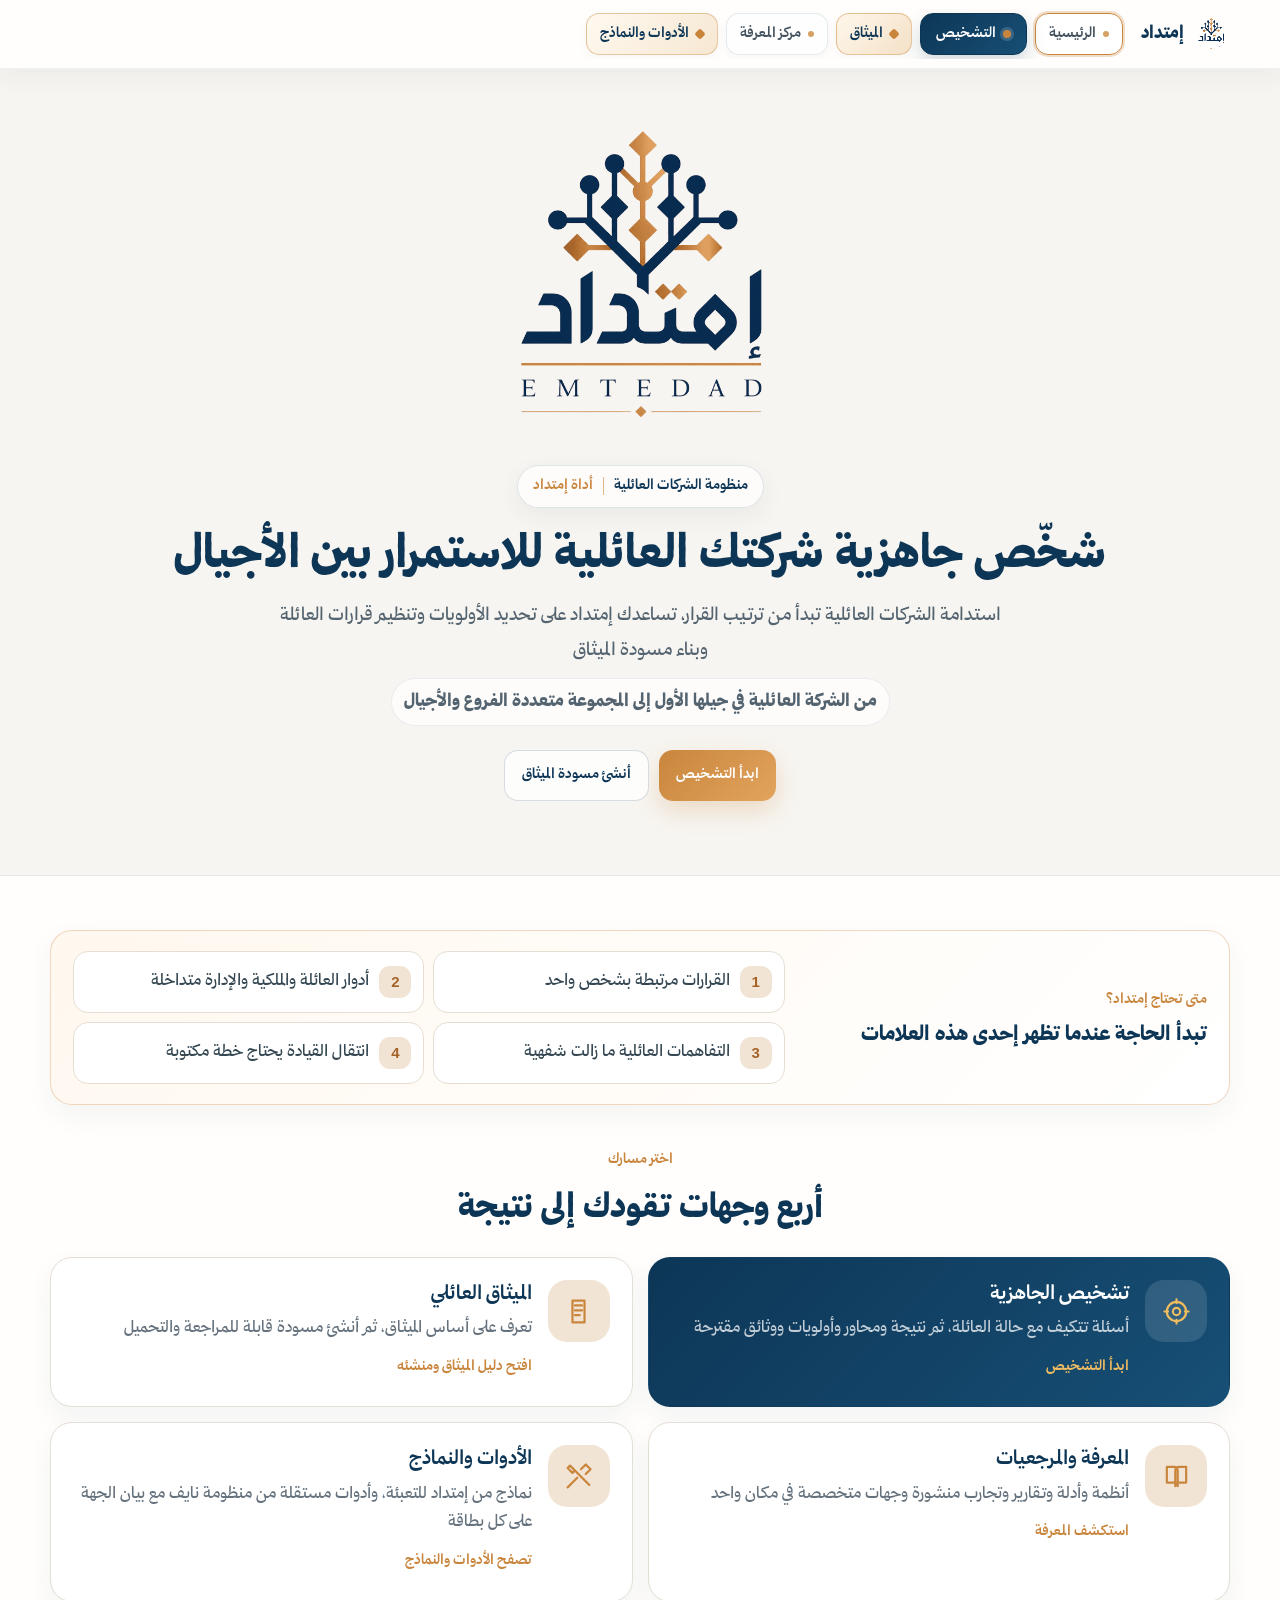
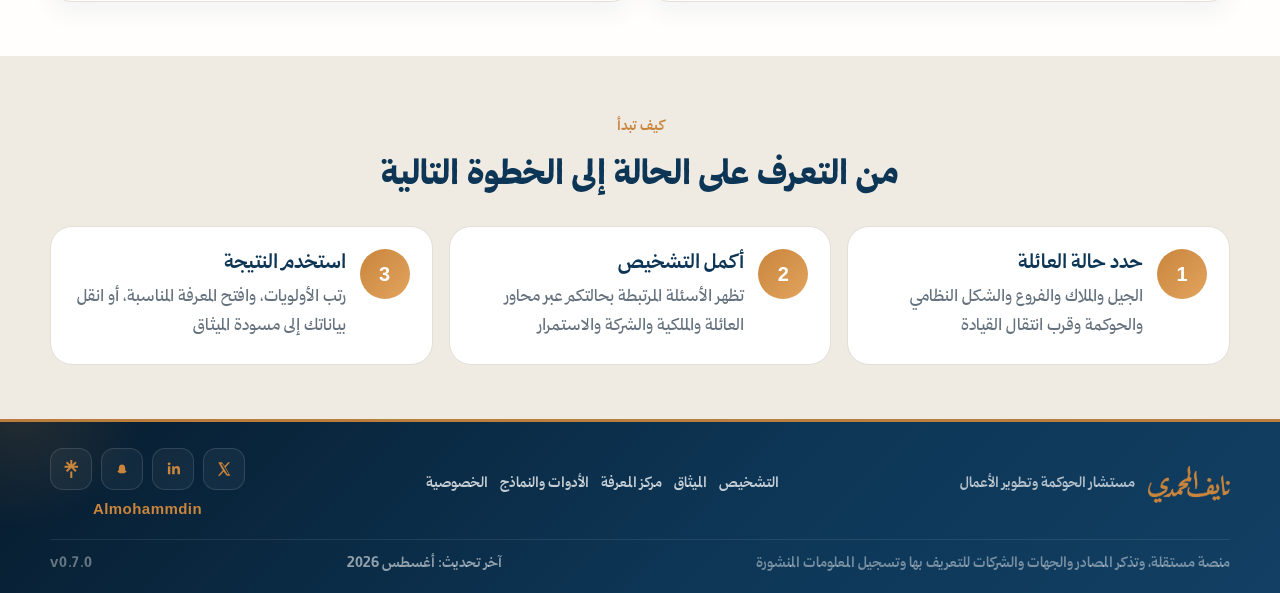
==== commit 9095ed4e: "Release Emtidad v0.7.0 Arabic typography system" ====
--- a/index.html
+++ b/index.html
@@ -10,13 +10,13 @@
 <meta property="og:description" content="تشخيص الجاهزية، ومنشئ الميثاق العائلي، ومعرفة ومرجعيات للشركات العائلية">
 <meta property="og:type" content="website">
 <meta property="og:url" content="https://almohammdin.github.io/emtidad/">
-<meta property="og:image" content="https://almohammdin.github.io/emtidad/assets/images/emtidad-social-preview.png?v=0.6.9">
+<meta property="og:image" content="https://almohammdin.github.io/emtidad/assets/images/emtidad-social-preview.png?v=0.7.0">
 <meta name="twitter:card" content="summary_large_image">
 <link rel="canonical" href="https://almohammdin.github.io/emtidad/">
 <link rel="preload" href="assets/fonts/TheYearofHandicrafts-Black.woff2" as="font" type="font/woff2" crossorigin>
-<link rel="icon" type="image/png" href="assets/images/favicon.png?v=0.6.9">
-<link rel="apple-touch-icon" href="assets/images/apple-touch-icon.png?v=0.6.9">
-<link rel="stylesheet" href="assets/css/style.css?v=0.6.9">
+<link rel="icon" type="image/png" href="assets/images/favicon.png?v=0.7.0">
+<link rel="apple-touch-icon" href="assets/images/apple-touch-icon.png?v=0.7.0">
+<link rel="stylesheet" href="assets/css/style.css?v=0.7.0">
 <script type="application/ld+json">{"@context":"https://schema.org","@type":"WebSite","name":"إمتداد","alternateName":"منظومة الشركات العائلية","url":"https://almohammdin.github.io/emtidad/","inLanguage":"ar","description":"منصة عربية تجمع تشخيص جاهزية الشركات العائلية ومنشئ الميثاق والمعرفة والنماذج."}</script>
 </head>
 <body data-page="home">
@@ -38,7 +38,7 @@
 <main id="mainContent">
  <header class="hero home-hero">
   <div class="container hero-inner">
-   <div class="logo-stage"><img class="platform-logo" src="assets/images/emtidad-logo.png?v=0.6.9" width="1254" height="1254" fetchpriority="high" decoding="async" alt="شعار إمتداد"></div>
+   <div class="logo-stage"><img class="platform-logo" src="assets/images/emtidad-logo.png?v=0.7.0" width="1254" height="1254" fetchpriority="high" decoding="async" alt="شعار إمتداد"></div>
    <div class="platform-suite-badge"><span>منظومة الشركات العائلية</span><i aria-hidden="true"></i><strong>أداة إمتداد</strong></div>
    <h1>شخّص جاهزية شركتك العائلية للاستمرار بين الأجيال</h1>
    <p>استدامة الشركات العائلية تبدأ من ترتيب القرار، تساعدك إمتداد على تحديد الأولويات وتنظيم قرارات العائلة وبناء مسودة الميثاق</p>
@@ -80,10 +80,10 @@
    <div class="footer-nav"><a href="diagnostic.html">التشخيص</a><a href="charter.html">الميثاق</a><a href="knowledge.html">مركز المعرفة</a><a href="resources.html">الأدوات والنماذج</a><a href="privacy.html">الخصوصية</a></div>
    <a class="social-handle" href="https://linktr.ee/almohammdin" target="_blank" rel="noopener">Almohammdin</a>
   </div>
-  <div class="footer-bottom"><span class="independent-note">منصة مستقلة، وتذكر المصادر والجهات والشركات للتعريف بها وتسجيل المعلومات المنشورة</span><span class="footer-update">آخر تحديث: أغسطس 2026</span><span class="footer-version">v0.6.9</span></div>
+  <div class="footer-bottom"><span class="independent-note">منصة مستقلة، وتذكر المصادر والجهات والشركات للتعريف بها وتسجيل المعلومات المنشورة</span><span class="footer-update">آخر تحديث: أغسطس 2026</span><span class="footer-version">v0.7.0</span></div>
  </div>
 </footer>
 <button class="back-to-top" id="backToTop" type="button" aria-label="العودة إلى أعلى الصفحة">↑</button>
-<script src="assets/js/shell.js?v=0.6.9" defer></script>
+<script src="assets/js/shell.js?v=0.7.0" defer></script>
 </body>
 </html>
--- a/assets/css/style.css
+++ b/assets/css/style.css
@@ -1017,7 +1017,7 @@
 }
 @media(max-width:390px){.panel-actions .btn{min-width:108px}}
 
-/* v0.6.9 lighter copy, interactive need signals and featured knowledge */
+/* v0.7.0 lighter copy, interactive need signals and featured knowledge */
 .compact-head{margin-bottom:24px}
 .persuasion-points{margin:0;padding:0;list-style:none}
 .persuasion-points li{display:grid;grid-template-columns:32px 1fr;gap:10px;align-items:center;min-height:62px;padding:10px 12px;border:1px solid #E7DED3;border-radius:15px;background:#fff;color:#334651}
@@ -1055,7 +1055,7 @@
 .case-source-link{border-top:1px dashed var(--line);margin-top:13px;padding-top:11px!important}
 @media(max-width:720px){.knowledge-grid{grid-template-columns:1fr}.knowledge-card.has-video,.case-card.featured,.case-card.has-media{grid-column:auto}.knowledge-card.has-video{padding:17px}.knowledge-card.has-video h3{font-size:20px}.case-media{padding:14px}.case-media>h4{font-size:19px}.case-media-meta{align-items:flex-start;flex-direction:column}.persuasion-points li{min-height:58px}}
 
-/* v0.6.9 clean logo field and relocated brand pattern */
+/* v0.7.0 clean logo field and relocated brand pattern */
 .home-hero:before{
  background-image:url('../images/brand-pattern.svg'),url('../images/brand-pattern.svg')!important;
  background-position:left -110px top 55px,right -110px bottom 35px!important;
@@ -1078,7 +1078,7 @@
  .home-hero .logo-stage{width:min(330px,88vw)!important;padding:14px 18px!important;border-radius:23px!important}
 }
 
-/* v0.6.9 unified hero field, balanced knowledge cards and compact video */
+/* v0.7.0 unified hero field, balanced knowledge cards and compact video */
 .home-hero{
  background:#F7F5F1!important
 }
@@ -1145,7 +1145,7 @@
  .case-companion{grid-column:auto}
 }
 
-/* v0.6.9 structured MASIC case */
+/* v0.7.0 structured MASIC case */
 .case-card.has-media{
  display:block;
  padding:20px;
@@ -1212,3 +1212,101 @@
  .case-media-body{grid-template-columns:1fr}
  .case-media-body .case-companion{height:auto}
 }
+
+/* v0.7.0 Arabic readability and fluid typography */
+:root{
+ --fs-body:clamp(1.0625rem,1rem + .25vw,1.1875rem);
+ --fs-card:clamp(1rem,.97rem + .15vw,1.0625rem);
+ --fs-card-title:clamp(1.1875rem,1.14rem + .2vw,1.375rem);
+ --fs-h3:clamp(1.25rem,1.1rem + .6vw,1.75rem);
+ --fs-h2:clamp(1.5rem,1.15rem + 1.4vw,2.5rem);
+ --fs-h1:clamp(1.875rem,1.35rem + 2.2vw,3.25rem);
+ --fs-meta:clamp(.875rem,.86rem + .1vw,.9375rem)
+}
+@media screen{
+ body{font-size:var(--fs-body);line-height:1.8}
+ .hero h1,.home-hero h1,.page-hero h1{font-size:var(--fs-h1)!important;line-height:1.3!important;font-weight:800!important}
+ .section-head h2,.coverage-copy h2,.page-next h2,.charter-builder-top h2{font-size:var(--fs-h2)!important;line-height:1.35!important;font-weight:800!important}
+ .panel-title h3,.result-summary h3,.modal-head h3,.tools-subhead h3,.consultation-cta h3{font-size:var(--fs-h3)!important;line-height:1.35!important;font-weight:600!important}
+ h3,h4,.knowledge-card h3,.case-card h3,.tool-card h3,.stat-card h3,.axis-preview-card h3,.hub-card h3,.center-card h3,.question-head h4,.charter-chapter-card h4,.case-media-head>h4{font-size:var(--fs-card-title)!important;line-height:1.45!important;font-weight:600!important}
+ .hero p,.page-hero-copy p,.section-head p,.coverage-copy p,.page-next p,.privacy-content p{max-width:65ch;line-height:1.8}
+ .hero p,.page-hero-copy p,.section-head p,.coverage-copy p,.page-next p{font-size:var(--fs-body)!important}
+ .hero p,.section-head p{margin-inline:auto}
+
+ .how-card p,.stat-card p,.axis-preview-card p,.knowledge-card p,.case-card p,.tool-card p,.center-card p,.hub-card p,
+ .question-head p,.panel-title p,.result-summary p,.result-footer p,.result-empty span,.values-card .principle p,
+ .friction-card p,.charter-index-head p,.templates-showcase p,.template-intro p,.template-outcome strong,
+ .template-fields label,.template-checks label,.template-references a>strong,.template-references a>small,.template-method,
+ .template-actions p,.valuation-insights-head p,.valuation-stat-card p,.valuation-disclaimer,.valuation-result-body p,
+ .valuation-result-body ul,.charter-guide-action p,.charter-service-summary>p,.charter-builder-empty p,
+ .charter-panel-title p,.charter-decision-note span,.charter-draft-cover p,.charter-preamble-law p,
+ .charter-article p,.charter-draft-disclaimer p,.charter-result-cta p,.persuasion-points li>span,
+ .knowledge-companion>p,.case-media-head>p,.case-media-copy>p,.case-resource>p{
+  font-size:var(--fs-card)!important;
+  line-height:1.7!important;
+  font-weight:400!important
+ }
+
+ .eyebrow,.chip,.source-line,.case-card .case-top span,.case-media-meta,.case-media-head>span,
+ .case-media-copy>span,.case-resource>span,.knowledge-companion>span,.knowledge-companion>small,
+ .knowledge-card footer span,.knowledge-card footer a,.legal-foot p,.case-card a,.center-card a,
+ .templates-showcase-kicker,.tools-group-badge,.tool-source-badge,.template-source-badge,.template-kind,
+ .template-card-meta span,.template-card-outcome,.template-intro span,.template-outcome small,
+ .template-block-head>span,.template-references a>span,.result-entity small,.result-item span,
+ .result-empty span,.result-services-head span,.result-services-head p,.result-services-grid small,
+ .service-source,.result-guide-head span,.result-guide-head p,.result-guide-grid strong,
+ .valuation-stat-card footer span,.valuation-stat-card footer a,.valuation-result-head span,
+ .valuation-result-body small,.valuation-result footer,.charter-service-badge,.charter-service-privacy strong,
+ .charter-service-privacy span,.charter-service-diagnostic,.charter-clear-button,.charter-builder-top span,
+ .charter-field>span,.charter-field-help,.charter-field-tip,.charter-diagnostic-status span,
+ .charter-diagnostic-status a,.charter-decision-note strong,.charter-warning strong,.charter-warning p,
+ .charter-draft-toolbar span,.charter-draft-chapter summary span,.charter-article h4,
+ .charter-draft-references a strong,.charter-draft-disclaimer strong,.charter-result-cta>div>span,
+ .privacy-strip span,.privacy-strip a,.privacy-strip button,.privacy-updated,.page-hero-meta span,
+ .page-hero-meta a,.resource-divider,.naif-external-link,.footer-copy p,.footer-nav a,.footer-update,
+ .independent-note,.footer-version{
+  font-size:var(--fs-meta)!important;
+  line-height:1.65!important;
+  font-weight:600!important
+ }
+
+ .knowledge-card .highlights li,.case-lessons li,.article-text,.values-card blockquote small,
+ .charter-index-item,.result-item strong,.result-empty strong,.result-kpi small,.result-kpi strong,
+ .axis-result h4,.axis-result strong,.method-card,.privacy-strip strong,.restore-notice p,
+ .charter-service-flow strong,.charter-service-flow small,.charter-diagnostic-status strong,
+ .charter-draft-toolbar strong,.charter-draft-chapter summary,.charter-preamble-law h4,
+ .charter-draft-cover .chip,.consultation-cta p,.consultation-cta span,.knowledge-companion>a,
+ .case-resource>a,.case-media-meta>a,.linked-tool a,.print-filename{
+  font-size:var(--fs-meta)!important;
+  line-height:1.7!important
+ }
+
+ .form-group label,.charter-field>span{font-size:15px!important;font-weight:600!important}
+ input,select,textarea,.form-group input,.form-group select,.field input,.knowledge-controls select,
+ .charter-field input,.charter-field select,.charter-field textarea,.template-field-input{font-size:16px!important}
+ .question-head h4{font-weight:600!important}
+ .answer{font-size:14px!important;font-weight:600!important;line-height:1.45!important;min-height:45px}
+ .step-tab,.progress-meta,.axis-note,.profile-adaptive-note,.silent-save,.score-ring span,
+ .btn.small,.toast,.nav-menu-toggle b{font-size:var(--fs-meta)!important;line-height:1.5!important}
+ .btn,.tool-card button,.template-actions button{font-size:15px!important;font-weight:600!important}
+ .nav-links a{font-size:15px;font-weight:600}
+ .result-card h3{font-size:var(--fs-card-title)!important;font-weight:600!important;line-height:1.4!important}
+ .footer-copy strong,.result-services-grid strong{font-size:var(--fs-card)!important}
+ .platform-suite-badge,.platform-suite-badge span,.platform-suite-badge strong,.social-handle,
+ .persuasion-points li>b,.charter-chapter-card>b,.charter-chapter-card li,
+ .charter-guide-action>div>span,.charter-guide-action a,.values-lead blockquote small,
+ .legal-card .card-title small,.principles-card .card-title small,.principles-card .principle p,
+ .valuation-insights-head>a,.templates-showcase-stats strong,.templates-showcase-titles li,
+ .tools-subhead p,.hub-card b,.charter-service-privacy a,
+ .charter-step-tabs button,.charter-step-tabs button b,.charter-panel-title>span,
+ .charter-field>span i,.charter-field-help,.charter-field-help b,
+ .charter-diagnostic-status button,.charter-diagnostic-status a,
+ .charter-draft-cover>div>span,.charter-draft-cover dt,.charter-preamble-verse span,
+ .charter-draft-chapter summary b,.charter-article header>span,.charter-article header i,
+ .charter-article footer span,.charter-draft-references a span,.charter-draft-references a small,
+ .template-practices li,.template-practices li b{
+  font-size:var(--fs-meta)!important;
+  line-height:1.65!important;
+  font-weight:600!important
+ }
+}
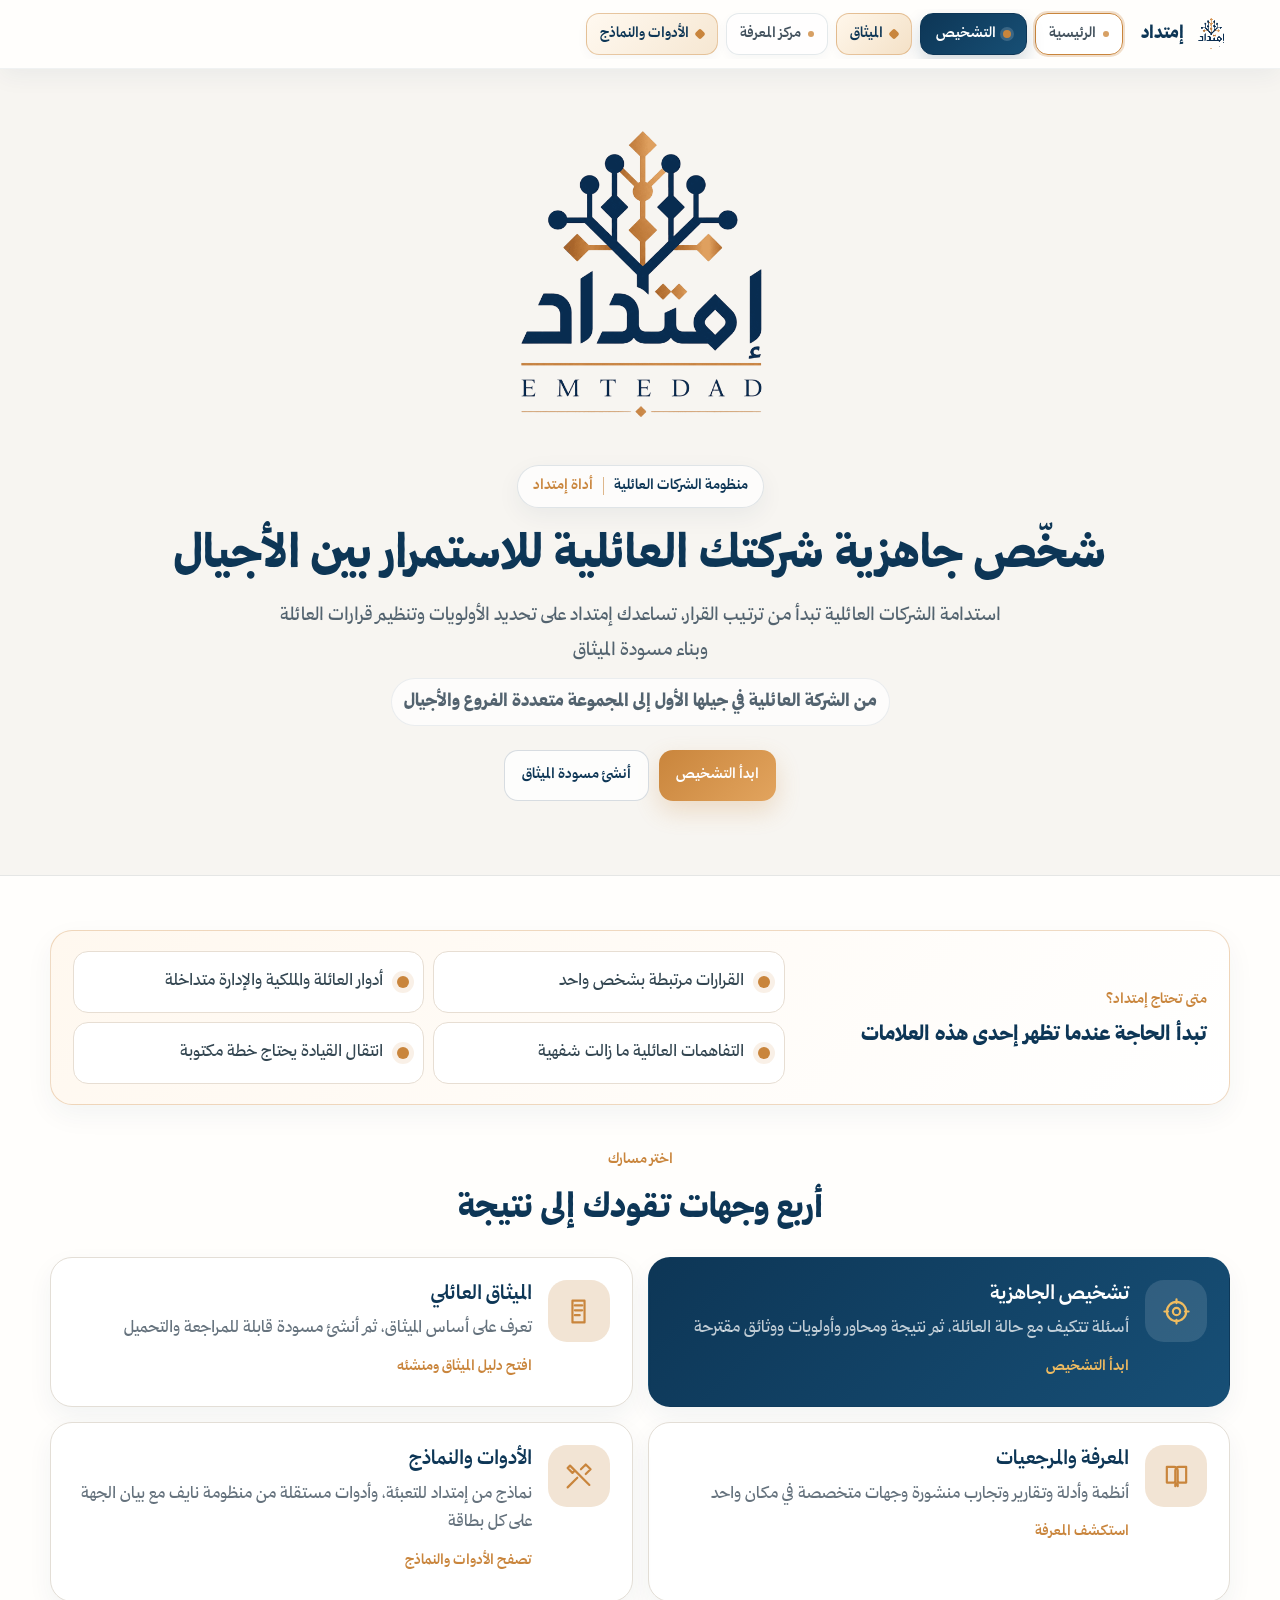
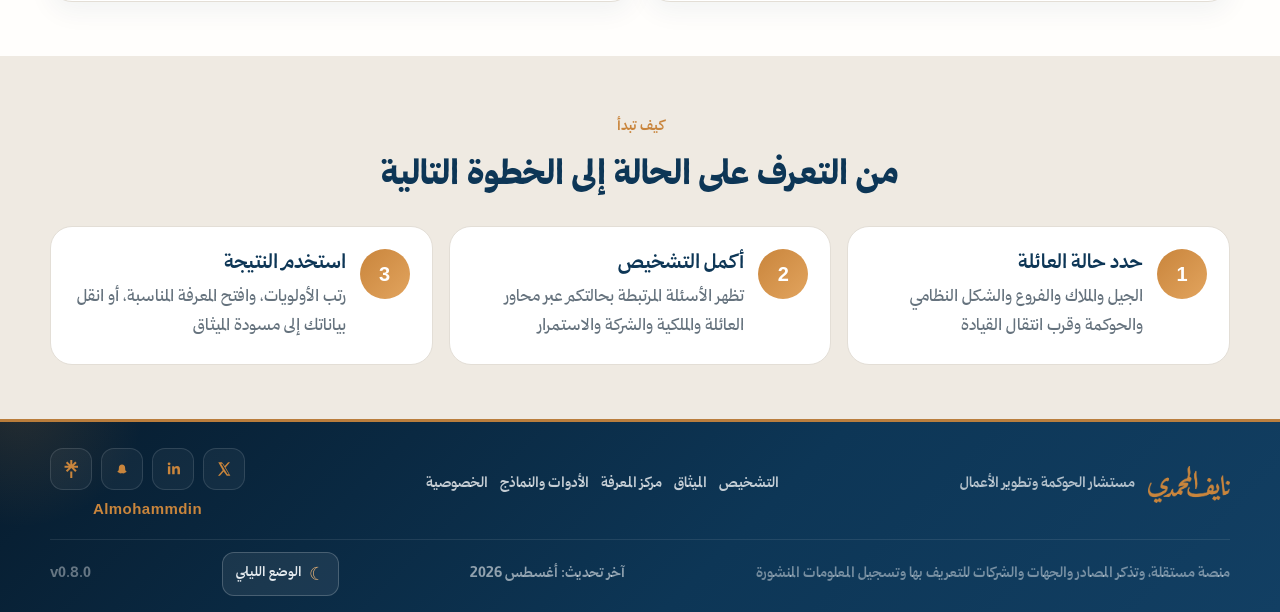
==== commit 37b5f4fa: "Release Emtidad v0.8.0 focus mode and text hierarchy" ====
--- a/index.html
+++ b/index.html
@@ -5,18 +5,19 @@
 <meta name="viewport" content="width=device-width,initial-scale=1,viewport-fit=cover">
 <title>إمتداد | تشخيص وحوكمة الشركات العائلية</title>
 <meta name="theme-color" content="#0D3656">
+<script>try{document.documentElement.dataset.theme=localStorage.getItem('emtidad_theme_v080')||'light'}catch(error){}</script>
 <meta name="description" content="منصة عربية للشركات العائلية تجمع التشخيص والميثاق والمعرفة والنماذج للمساعدة على تنظيم الملكية والحوكمة والتعاقب.">
 <meta property="og:title" content="إمتداد | تشخيص وحوكمة الشركات العائلية">
 <meta property="og:description" content="تشخيص الجاهزية، ومنشئ الميثاق العائلي، ومعرفة ومرجعيات للشركات العائلية">
 <meta property="og:type" content="website">
 <meta property="og:url" content="https://almohammdin.github.io/emtidad/">
-<meta property="og:image" content="https://almohammdin.github.io/emtidad/assets/images/emtidad-social-preview.png?v=0.7.0">
+<meta property="og:image" content="https://almohammdin.github.io/emtidad/assets/images/emtidad-social-preview.png?v=0.8.0">
 <meta name="twitter:card" content="summary_large_image">
 <link rel="canonical" href="https://almohammdin.github.io/emtidad/">
 <link rel="preload" href="assets/fonts/TheYearofHandicrafts-Black.woff2" as="font" type="font/woff2" crossorigin>
-<link rel="icon" type="image/png" href="assets/images/favicon.png?v=0.7.0">
-<link rel="apple-touch-icon" href="assets/images/apple-touch-icon.png?v=0.7.0">
-<link rel="stylesheet" href="assets/css/style.css?v=0.7.0">
+<link rel="icon" type="image/png" href="assets/images/favicon.png?v=0.8.0">
+<link rel="apple-touch-icon" href="assets/images/apple-touch-icon.png?v=0.8.0">
+<link rel="stylesheet" href="assets/css/style.css?v=0.8.0">
 <script type="application/ld+json">{"@context":"https://schema.org","@type":"WebSite","name":"إمتداد","alternateName":"منظومة الشركات العائلية","url":"https://almohammdin.github.io/emtidad/","inLanguage":"ar","description":"منصة عربية تجمع تشخيص جاهزية الشركات العائلية ومنشئ الميثاق والمعرفة والنماذج."}</script>
 </head>
 <body data-page="home">
@@ -38,7 +39,7 @@
 <main id="mainContent">
  <header class="hero home-hero">
   <div class="container hero-inner">
-   <div class="logo-stage"><img class="platform-logo" src="assets/images/emtidad-logo.png?v=0.7.0" width="1254" height="1254" fetchpriority="high" decoding="async" alt="شعار إمتداد"></div>
+   <div class="logo-stage"><img class="platform-logo" src="assets/images/emtidad-logo.png?v=0.8.0" width="1254" height="1254" fetchpriority="high" decoding="async" alt="شعار إمتداد"></div>
    <div class="platform-suite-badge"><span>منظومة الشركات العائلية</span><i aria-hidden="true"></i><strong>أداة إمتداد</strong></div>
    <h1>شخّص جاهزية شركتك العائلية للاستمرار بين الأجيال</h1>
    <p>استدامة الشركات العائلية تبدأ من ترتيب القرار، تساعدك إمتداد على تحديد الأولويات وتنظيم قرارات العائلة وبناء مسودة الميثاق</p>
@@ -49,7 +50,7 @@
 
  <section class="section white home-routes" aria-labelledby="routesTitle">
  <div class="container">
-   <div class="persuasion-strip" aria-labelledby="persuasionTitle"><div class="persuasion-heading"><span class="eyebrow">متى تحتاج إمتداد؟</span><h2 id="persuasionTitle">تبدأ الحاجة عندما تظهر إحدى هذه العلامات</h2></div><ol class="persuasion-points"><li><b>1</b><span>القرارات مرتبطة بشخص واحد</span></li><li><b>2</b><span>أدوار العائلة والملكية والإدارة متداخلة</span></li><li><b>3</b><span>التفاهمات العائلية ما زالت شفهية</span></li><li><b>4</b><span>انتقال القيادة يحتاج خطة مكتوبة</span></li></ol></div>
+   <div class="persuasion-strip" aria-labelledby="persuasionTitle"><div class="persuasion-heading"><span class="eyebrow">متى تحتاج إمتداد؟</span><h2 id="persuasionTitle">تبدأ الحاجة عندما تظهر إحدى هذه العلامات</h2></div><ul class="persuasion-points"><li><i aria-hidden="true"></i><span>القرارات مرتبطة بشخص واحد</span></li><li><i aria-hidden="true"></i><span>أدوار العائلة والملكية والإدارة متداخلة</span></li><li><i aria-hidden="true"></i><span>التفاهمات العائلية ما زالت شفهية</span></li><li><i aria-hidden="true"></i><span>انتقال القيادة يحتاج خطة مكتوبة</span></li></ul></div>
    <div class="section-head compact-head"><span class="eyebrow">اختر مسارك</span><h2 id="routesTitle">أربع وجهات تقودك إلى نتيجة</h2></div>
    <div class="hub-grid">
     <a class="hub-card featured" href="diagnostic.html"><span class="hub-icon"><svg viewBox="0 0 24 24" aria-hidden="true"><circle cx="12" cy="12" r="8"/><circle cx="12" cy="12" r="3"/><path d="M12 2v3M22 12h-3M12 22v-3M2 12h3"/></svg></span><div><h3>تشخيص الجاهزية</h3><p>أسئلة تتكيف مع حالة العائلة، ثم نتيجة ومحاور وأولويات ووثائق مقترحة</p><b>ابدأ التشخيص</b></div></a>
@@ -80,10 +81,10 @@
    <div class="footer-nav"><a href="diagnostic.html">التشخيص</a><a href="charter.html">الميثاق</a><a href="knowledge.html">مركز المعرفة</a><a href="resources.html">الأدوات والنماذج</a><a href="privacy.html">الخصوصية</a></div>
    <a class="social-handle" href="https://linktr.ee/almohammdin" target="_blank" rel="noopener">Almohammdin</a>
   </div>
-  <div class="footer-bottom"><span class="independent-note">منصة مستقلة، وتذكر المصادر والجهات والشركات للتعريف بها وتسجيل المعلومات المنشورة</span><span class="footer-update">آخر تحديث: أغسطس 2026</span><span class="footer-version">v0.7.0</span></div>
+  <div class="footer-bottom"><span class="independent-note">منصة مستقلة، وتذكر المصادر والجهات والشركات للتعريف بها وتسجيل المعلومات المنشورة</span><span class="footer-update">آخر تحديث: أغسطس 2026</span><span class="footer-version">v0.8.0</span></div>
  </div>
 </footer>
 <button class="back-to-top" id="backToTop" type="button" aria-label="العودة إلى أعلى الصفحة">↑</button>
-<script src="assets/js/shell.js?v=0.7.0" defer></script>
+<script src="assets/js/shell.js?v=0.8.0" defer></script>
 </body>
 </html>
--- a/assets/css/style.css
+++ b/assets/css/style.css
@@ -7,6 +7,147 @@
  --ink:#18232D;--muted:#65727D;--line:#E3DED6;--soft:#F6F2EC;--paper:#FFFEFC;
  --green:#287A5C;--amber:#B36B22;--red:#A83E35;--shadow:0 18px 50px rgba(13,54,86,.10);
  --radius:24px;--font:'EmtidadCraft',sans-serif;--footer-gold:#C9853C;
+}
+
+/* v0.8.0 focus mode, form hierarchy, Arabic wrapping and night mode */
+@media screen{
+ html[lang="ar"] :is(h1,h2,h3,h4,h5,h6,p,li,label,button,small,strong,span){letter-spacing:0}
+ :is(p,.article-text,.card-text,.lead,.charter-field-help){text-wrap:pretty}
+ :is(h1,h2,h3,h4,.card-title,.section-lead,.badge,.panel-title){text-wrap:balance}
+ .hero p,.page-hero-inner>div>p,.section-head p,.coverage-copy p,.page-next p,.privacy-content p{max-width:38rem}
+}
+
+.persuasion-points li{grid-template-columns:18px 1fr}
+.persuasion-points li>i{width:12px;height:12px;margin-inline:2px 4px;border-radius:50%;background:var(--gold);box-shadow:0 0 0 5px rgba(201,133,60,.12)}
+
+.diag-head{display:flex;align-items:center;justify-content:space-between;gap:18px}
+.focus-entry,.focus-exit,.theme-toggle{
+ display:inline-flex;align-items:center;justify-content:center;gap:7px;min-height:42px;padding:8px 13px;
+ border:1px solid rgba(255,255,255,.34);border-radius:12px;background:rgba(255,255,255,.1);color:#fff;
+ font-size:14px;font-weight:600
+}
+.focus-entry:hover,.focus-exit:hover{background:rgba(255,255,255,.18)}
+.focus-entry-light{min-height:38px;border-color:var(--line);background:#fff;color:var(--navy)}
+.charter-builder-top-actions{display:flex;align-items:center;gap:10px}
+.charter-builder-top-actions>b{color:var(--gold);font-family:Arial,sans-serif!important;font-size:18px}
+.focus-toolbar{
+ position:fixed;z-index:100;inset:0 0 auto;height:58px;display:flex;align-items:center;
+ border-bottom:1px solid rgba(255,255,255,.14);background:rgba(7,31,51,.97);color:#fff;box-shadow:0 9px 24px rgba(7,31,51,.18)
+}
+.focus-toolbar-inner{width:min(1420px,calc(100% - 34px));margin:auto;display:flex;align-items:center;justify-content:space-between;gap:18px}
+.focus-toolbar-inner>div:first-child{display:grid;gap:1px}
+.focus-toolbar-inner>div:first-child>span{color:#E7B276;font-size:14px;font-weight:500}
+.focus-toolbar-inner strong{font-size:16px;font-weight:600}
+.focus-toolbar-progress{display:flex;align-items:center;gap:12px}
+.focus-toolbar-progress>span{min-width:46px;color:#E7B276;font:700 15px Arial,sans-serif!important;text-align:center}
+.focus-exit{min-height:36px;padding:6px 12px}
+.focus-axis-rail{display:none}
+.diagnostic-main{min-width:0}
+
+.charter-field>span{font-size:16px!important;font-weight:600!important;color:#344650!important}
+.charter-field>span i{
+ padding:2px 7px!important;border:1px solid rgba(201,133,60,.25);background:#F7EFE5!important;color:#8A5B30!important;
+ font-size:14px!important;font-weight:500!important;line-height:1.45!important
+}
+.charter-field-help{
+ min-height:0!important;display:block!important;margin:0 1px 3px!important;color:#687781!important;
+ font-size:15px!important;font-weight:400!important;line-height:1.7!important
+}
+.charter-field input,.charter-field select,.charter-field textarea{font-size:16px!important;font-weight:400!important}
+.charter-preamble-verse blockquote{
+ font-family:'Amiri Quran','Noto Naskh Arabic','Amiri',serif!important;font-size:clamp(25px,3vw,34px)!important;
+ font-weight:400!important;line-height:1.9!important
+}
+
+html.focus-mode{
+ --fs-body:clamp(1.1875rem,1.12rem + .28vw,1.3125rem);
+ --fs-card:clamp(1.0625rem,1.02rem + .18vw,1.1875rem);
+ --fs-card-title:clamp(1.25rem,1.18rem + .25vw,1.5rem);
+ --fs-meta:clamp(.9375rem,.91rem + .12vw,1rem);
+ scroll-padding-top:76px
+}
+html.focus-mode body{padding-top:58px}
+html.focus-mode body[data-page="diagnostic"] :is(.top-nav,.page-hero,.footer-wrap,#axes,.page-next,.restore-notice,.privacy-strip,.diag-head,.back-to-top),
+html.focus-mode body[data-page="charter"] :is(.top-nav,.page-hero,.footer-wrap,#charter-guide,.charter-service-heading,.charter-service-summary,.charter-restore,.back-to-top){display:none!important}
+html.focus-mode body[data-page="diagnostic"] #diagnostic,
+html.focus-mode body[data-page="charter"] #charter-builder{padding:24px 0 42px}
+html.focus-mode body[data-page="diagnostic"] #diagnostic>.container,
+html.focus-mode body[data-page="charter"] #charter-builder>.container{width:min(1420px,calc(100% - 34px))}
+html.focus-mode body[data-page="diagnostic"] .diagnostic-wrap{border-radius:22px}
+html.focus-mode body[data-page="diagnostic"] .diagnostic-body{display:grid;grid-template-columns:250px minmax(0,1fr)}
+html.focus-mode body[data-page="diagnostic"] .focus-axis-rail{
+ display:flex;flex-direction:column;gap:7px;padding:20px 14px;border-inline-end:1px solid var(--line);background:#F5F1EA
+}
+html.focus-mode body[data-page="diagnostic"] .focus-axis-rail>span{margin:0 7px 5px;color:var(--gold);font-size:14px;font-weight:600}
+html.focus-mode body[data-page="diagnostic"] .focus-axis-rail button{
+ display:grid;grid-template-columns:30px 1fr;gap:9px;align-items:center;padding:9px;border:1px solid transparent;border-radius:13px;
+ background:transparent;color:#52616C;text-align:right
+}
+html.focus-mode body[data-page="diagnostic"] .focus-axis-rail button>b{
+ width:30px;height:30px;display:grid;place-items:center;border-radius:10px;background:#E7DED2;color:#8D623A;font:700 13px Arial,sans-serif!important
+}
+html.focus-mode body[data-page="diagnostic"] .focus-axis-rail button span{display:grid;gap:1px}
+html.focus-mode body[data-page="diagnostic"] .focus-axis-rail button strong{font-size:14px;font-weight:600;line-height:1.45}
+html.focus-mode body[data-page="diagnostic"] .focus-axis-rail button small{color:#7A8790;font-size:14px;font-weight:400}
+html.focus-mode body[data-page="diagnostic"] .focus-axis-rail button.active{border-color:var(--navy);background:var(--navy);color:#fff}
+html.focus-mode body[data-page="diagnostic"] .focus-axis-rail button.active>b{background:var(--gold);color:#fff}
+html.focus-mode body[data-page="diagnostic"] .focus-axis-rail button.active small{color:rgba(255,255,255,.7)}
+html.focus-mode body[data-page="diagnostic"] .focus-axis-rail button.done{background:#E8F2ED;color:var(--green)}
+html.focus-mode body[data-page="diagnostic"] .focus-axis-rail button.skipped{opacity:.6}
+html.focus-mode body[data-page="diagnostic"] .step-tabs{display:none}
+html.focus-mode body[data-page="diagnostic"] .progress-shell{top:58px}
+html.focus-mode body[data-page="charter"] .charter-service-layout{grid-template-columns:minmax(0,1fr)}
+html.focus-mode body[data-page="charter"] .charter-builder-shell{max-width:1120px;margin:auto}
+
+.theme-toggle{border-color:rgba(255,255,255,.2);background:rgba(255,255,255,.07);color:#E5EBEF;white-space:nowrap}
+.theme-toggle:hover{background:rgba(255,255,255,.13)}
+.theme-toggle span{color:#E7B276;font-family:Arial,sans-serif!important;font-size:18px;line-height:1}
+
+html[data-theme="dark"]{
+ color-scheme:dark;
+ --ink:#E8EDF0;--muted:#B5C0C7;--line:#334958;--soft:#172B39;--paper:#102532;
+ --navy:#8FC4E3;--navy2:#356F94;--navy3:#071F33;--green:#74C7A6;--shadow:0 18px 50px rgba(0,0,0,.28)
+}
+html[data-theme="dark"] body{background:#0A1B27;color:var(--ink)}
+html[data-theme="dark"] .top-nav{background:rgba(8,27,40,.96);border-bottom-color:#2B4251}
+html[data-theme="dark"] .nav-links a{color:#D4DEE4}
+html[data-theme="dark"] :is(.section.white,.section.soft,.page-hero,.hero){background:#0D2230!important}
+html[data-theme="dark"] .hero:before{opacity:.16!important}
+html[data-theme="dark"] :is(.how-card,.stat-card,.legal-card,.principles-card,.axis-preview-card,.knowledge-shell,.knowledge-card,.case-card,.tool-card,.center-card,.diagnostic-wrap,.question-card,.axis-result,.result-card,.result-kpi,.charter-index,.charter-chapter-card,.charter-builder-shell,.charter-field input,.charter-field select,.charter-field textarea,.modal-card,.persuasion-points li,.case-media,.case-overview,.case-resource,.knowledge-companion){background:#102735!important;border-color:#334958!important;color:var(--ink)}
+html[data-theme="dark"] :is(.article-text,.progress-shell,.charter-builder-top,.charter-step-tabs,.charter-diagnostic-status,.charter-draft-toolbar,.charter-preamble-verse,.charter-draft-cover,.result-footer,.method-card,.result-summary,.persuasion-strip){background:#142C3A!important;border-color:#334958!important}
+html[data-theme="dark"] :is(.section-head h2,.hero h1,.hero p,.page-hero h1,.page-hero p,.how-card h3,.card-title h3,.axis-preview-card h3,.knowledge-card h3,.case-card h3,.tool-card h3,.center-card h3,.panel-title h3,.question-head h4,.result-card h3,.result-summary h3,.charter-field>span,.charter-builder-top strong,.charter-panel-title h3,.charter-preamble-verse blockquote){color:#DDEBF3!important}
+html[data-theme="dark"] :is(.how-card p,.stat-card p,.axis-preview-card p,.knowledge-card p,.case-card p,.tool-card p,.center-card p,.panel-title p,.question-head p,.charter-field-help,.section-head p,.page-next p){color:#B5C0C7!important}
+html[data-theme="dark"] :is(.btn.ghost,.focus-entry-light,.step-tab,.answer,.charter-step-tabs button){background:#173241!important;border-color:#3A5261!important;color:#DDE7EC!important}
+html[data-theme="dark"] :is(input,select,textarea){background-color:#102735!important;color:#EEF2F4!important;border-color:#3A5261!important}
+html[data-theme="dark"] .persuasion-strip{background:linear-gradient(135deg,#152B38,#102735)!important}
+html[data-theme="dark"] .focus-axis-rail{background:#102735!important}
+html[data-theme="dark"] .footer-wrap{background:#051824}
+
+@media(max-width:720px){
+ .diag-head{align-items:flex-start;flex-direction:column}
+ .focus-entry{width:100%}
+ .charter-builder-top{align-items:flex-start}
+ .charter-builder-top-actions{align-items:flex-end;flex-direction:column}
+ .focus-entry-light{width:auto}
+ .focus-toolbar{height:62px}
+ .focus-toolbar-inner{width:calc(100% - 24px)}
+ .focus-toolbar-inner>div:first-child>span{font-size:12px}
+ .focus-toolbar-inner strong{font-size:14px}
+ .focus-toolbar-progress{gap:7px}
+ .focus-toolbar-progress>span{min-width:38px;font-size:14px}
+ html.focus-mode body{padding-top:62px}
+ html.focus-mode body[data-page="diagnostic"] #diagnostic>.container,
+ html.focus-mode body[data-page="charter"] #charter-builder>.container{width:min(1180px,calc(100% - 34px))}
+ html.focus-mode body[data-page="diagnostic"] .diagnostic-body{display:block}
+ html.focus-mode body[data-page="diagnostic"] .focus-axis-rail{display:none}
+ html.focus-mode body[data-page="diagnostic"] .step-tabs{display:flex}
+ html.focus-mode body[data-page="diagnostic"] .progress-shell{top:62px}
+ .charter-field-help{font-size:15px!important}
+}
+
+@media print{
+ .focus-toolbar,.focus-entry,.theme-toggle,.focus-axis-rail{display:none!important}
+ html.focus-mode body{padding-top:0}
 }
 *{box-sizing:border-box;font-family:var(--font)!important;font-synthesis:none}
 html{scroll-behavior:smooth;scroll-padding-top:88px}
@@ -1017,7 +1158,7 @@
 }
 @media(max-width:390px){.panel-actions .btn{min-width:108px}}
 
-/* v0.7.0 lighter copy, interactive need signals and featured knowledge */
+/* v0.8.0 lighter copy, interactive need signals and featured knowledge */
 .compact-head{margin-bottom:24px}
 .persuasion-points{margin:0;padding:0;list-style:none}
 .persuasion-points li{display:grid;grid-template-columns:32px 1fr;gap:10px;align-items:center;min-height:62px;padding:10px 12px;border:1px solid #E7DED3;border-radius:15px;background:#fff;color:#334651}
@@ -1055,7 +1196,7 @@
 .case-source-link{border-top:1px dashed var(--line);margin-top:13px;padding-top:11px!important}
 @media(max-width:720px){.knowledge-grid{grid-template-columns:1fr}.knowledge-card.has-video,.case-card.featured,.case-card.has-media{grid-column:auto}.knowledge-card.has-video{padding:17px}.knowledge-card.has-video h3{font-size:20px}.case-media{padding:14px}.case-media>h4{font-size:19px}.case-media-meta{align-items:flex-start;flex-direction:column}.persuasion-points li{min-height:58px}}
 
-/* v0.7.0 clean logo field and relocated brand pattern */
+/* v0.8.0 clean logo field and relocated brand pattern */
 .home-hero:before{
  background-image:url('../images/brand-pattern.svg'),url('../images/brand-pattern.svg')!important;
  background-position:left -110px top 55px,right -110px bottom 35px!important;
@@ -1078,7 +1219,7 @@
  .home-hero .logo-stage{width:min(330px,88vw)!important;padding:14px 18px!important;border-radius:23px!important}
 }
 
-/* v0.7.0 unified hero field, balanced knowledge cards and compact video */
+/* v0.8.0 unified hero field, balanced knowledge cards and compact video */
 .home-hero{
  background:#F7F5F1!important
 }
@@ -1145,7 +1286,7 @@
  .case-companion{grid-column:auto}
 }
 
-/* v0.7.0 structured MASIC case */
+/* v0.8.0 structured MASIC case */
 .case-card.has-media{
  display:block;
  padding:20px;
@@ -1213,7 +1354,7 @@
  .case-media-body .case-companion{height:auto}
 }
 
-/* v0.7.0 Arabic readability and fluid typography */
+/* v0.8.0 Arabic readability and fluid typography */
 :root{
  --fs-body:clamp(1.0625rem,1rem + .25vw,1.1875rem);
  --fs-card:clamp(1rem,.97rem + .15vw,1.0625rem);
@@ -1222,6 +1363,25 @@
  --fs-h2:clamp(1.5rem,1.15rem + 1.4vw,2.5rem);
  --fs-h1:clamp(1.875rem,1.35rem + 2.2vw,3.25rem);
  --fs-meta:clamp(.875rem,.86rem + .1vw,.9375rem)
+}
+
+/* v0.8.0 final typography cascade */
+@media screen{
+ html[lang="ar"] :is(h1,h2,h3,h4,h5,h6,p,li,label,button,small,strong,span){letter-spacing:0}
+ :is(p,.article-text,.card-text,.lead,.charter-field-help){text-wrap:pretty}
+ :is(h1,h2,h3,h4,.card-title,.section-lead,.badge,.panel-title){text-wrap:balance}
+ .hero p,.page-hero-inner>div>p,.section-head p,.coverage-copy p,.page-next p,.privacy-content p{max-width:38rem}
+ .persuasion-points li{grid-template-columns:18px 1fr}
+ .charter-field>span{font-size:16px!important;font-weight:600!important;color:#344650!important}
+ .charter-field>span i{font-size:14px!important;font-weight:500!important;line-height:1.45!important}
+ .charter-field-help{font-size:15px!important;font-weight:400!important;line-height:1.7!important}
+ .charter-field input,.charter-field select,.charter-field textarea{font-size:16px!important;font-weight:400!important}
+ .charter-preamble-verse blockquote{font-family:'Amiri Quran','Noto Naskh Arabic','Amiri',serif!important;font-size:clamp(25px,3vw,34px)!important;font-weight:400!important;line-height:1.9!important}
+ html.focus-mode .focus-entry{display:none!important}
+ html[data-theme="dark"] :is(.hub-card,.friction-card,.charter-index-item,.charter-draft-chapter,.valuation-stat-card,.template-card,.result-services-grid>a,.result-guide-grid article){background:#102735!important;border-color:#334958!important;color:var(--ink)!important}
+ html[data-theme="dark"] .home-hero .platform-logo{filter:brightness(2.15) saturate(.78) drop-shadow(0 14px 25px rgba(0,0,0,.22))!important}
+ html[data-theme="dark"] .platform-suite-badge{background:rgba(16,39,53,.86)!important;border-color:#3A5261!important;color:#DDEBF3!important}
+ html[data-theme="dark"] .hero-audience{background:rgba(16,39,53,.82)!important;border-color:#3A5261!important;color:#DDEBF3!important}
 }
 @media screen{
  body{font-size:var(--fs-body);line-height:1.8}
@@ -1310,3 +1470,21 @@
   font-weight:600!important
  }
 }
+
+/* v0.8.0 final typography cascade */
+@media screen{
+ html[lang="ar"] :is(h1,h2,h3,h4,h5,h6,p,li,label,button,small,strong,span){letter-spacing:0}
+ :is(p,.article-text,.card-text,.lead,.charter-field-help){text-wrap:pretty}
+ :is(h1,h2,h3,h4,.card-title,.section-lead,.badge,.panel-title){text-wrap:balance}
+ .hero p,.page-hero-inner>div>p,.section-head p,.coverage-copy p,.page-next p,.privacy-content p{max-width:38rem}
+ .persuasion-points li{grid-template-columns:18px 1fr}
+ .charter-field>span{font-size:16px!important;font-weight:600!important;color:#344650!important}
+ .charter-field>span i{font-size:14px!important;font-weight:500!important;line-height:1.45!important}
+ .charter-field-help{font-size:15px!important;font-weight:400!important;line-height:1.7!important}
+ .charter-field input,.charter-field select,.charter-field textarea{font-size:16px!important;font-weight:400!important}
+ .charter-preamble-verse blockquote{font-family:'Amiri Quran','Noto Naskh Arabic','Amiri',serif!important;font-size:clamp(25px,3vw,34px)!important;font-weight:400!important;line-height:1.9!important}
+ html[data-theme="dark"] .nav-links a:not(.active){background:#173241!important;border-color:#3A5261!important;color:#DDE7EC!important}
+ html[data-theme="dark"] :is(.page-hero-meta a,.page-hero-meta span){background:#173241!important;border-color:#3A5261!important;color:#DDE7EC!important}
+ html[data-theme="dark"] :is(.article-text,.article-text li,.principles-card .principle p,.knowledge-card .highlights li,.case-lessons li,.charter-index-item,.legal-foot p,.modal-body){color:#C7D2D8!important}
+ html[data-theme="dark"] :is(.chip,.source-line span,.case-card .case-top span,.charter-field>span i){background:#243B49!important;color:#E5B77B!important;border-color:#425866!important}
+}
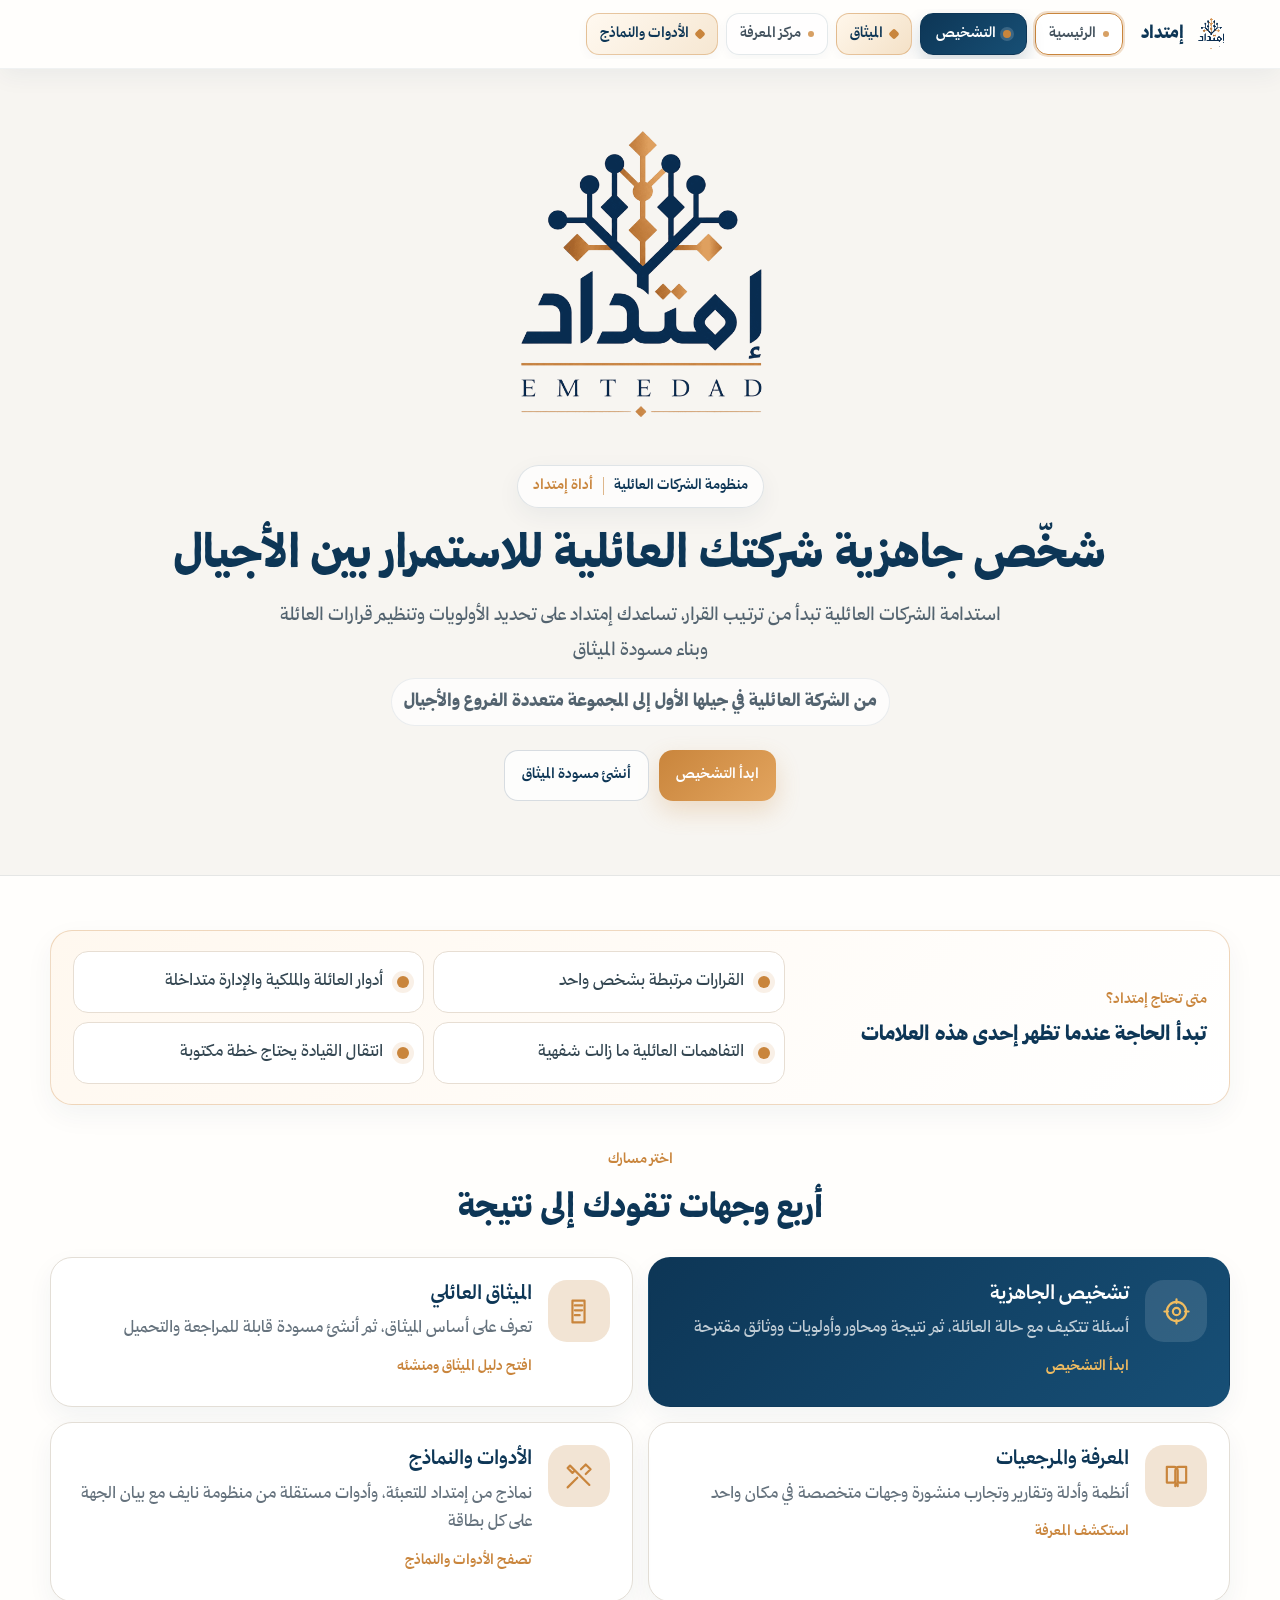
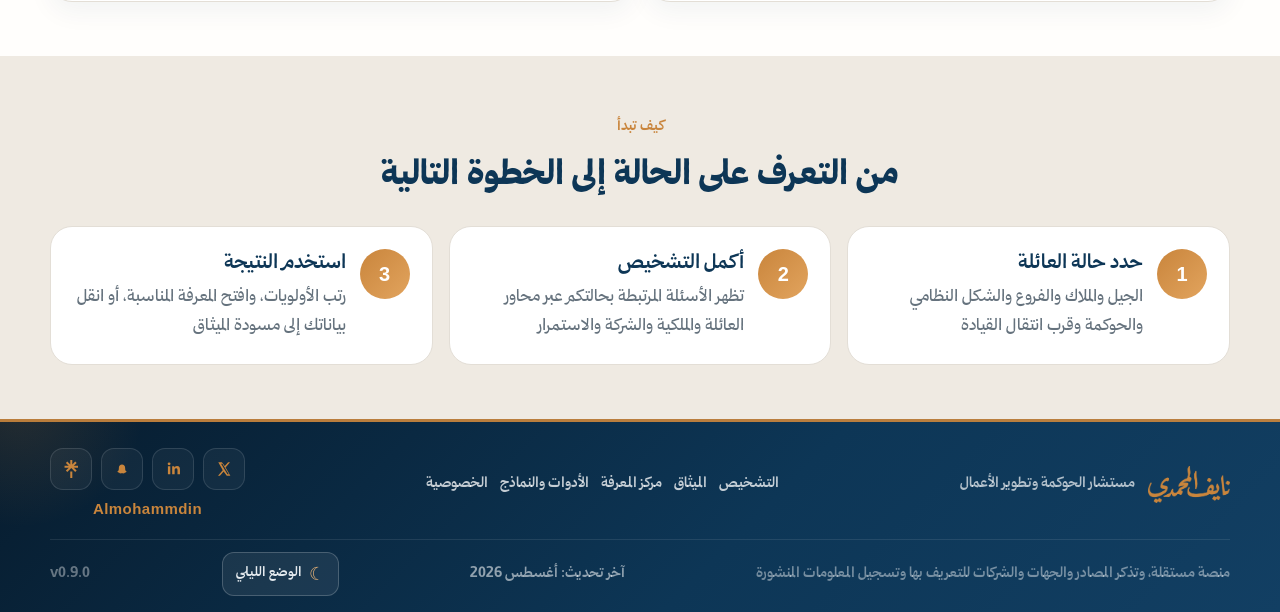
==== commit 69e161b9: "Release Emtidad v0.9.0 with will builder" ====
--- a/index.html
+++ b/index.html
@@ -11,13 +11,13 @@
 <meta property="og:description" content="تشخيص الجاهزية، ومنشئ الميثاق العائلي، ومعرفة ومرجعيات للشركات العائلية">
 <meta property="og:type" content="website">
 <meta property="og:url" content="https://almohammdin.github.io/emtidad/">
-<meta property="og:image" content="https://almohammdin.github.io/emtidad/assets/images/emtidad-social-preview.png?v=0.8.0">
+<meta property="og:image" content="https://almohammdin.github.io/emtidad/assets/images/emtidad-social-preview.png?v=0.9.0">
 <meta name="twitter:card" content="summary_large_image">
 <link rel="canonical" href="https://almohammdin.github.io/emtidad/">
 <link rel="preload" href="assets/fonts/TheYearofHandicrafts-Black.woff2" as="font" type="font/woff2" crossorigin>
-<link rel="icon" type="image/png" href="assets/images/favicon.png?v=0.8.0">
-<link rel="apple-touch-icon" href="assets/images/apple-touch-icon.png?v=0.8.0">
-<link rel="stylesheet" href="assets/css/style.css?v=0.8.0">
+<link rel="icon" type="image/png" href="assets/images/favicon.png?v=0.9.0">
+<link rel="apple-touch-icon" href="assets/images/apple-touch-icon.png?v=0.9.0">
+<link rel="stylesheet" href="assets/css/style.css?v=0.9.0">
 <script type="application/ld+json">{"@context":"https://schema.org","@type":"WebSite","name":"إمتداد","alternateName":"منظومة الشركات العائلية","url":"https://almohammdin.github.io/emtidad/","inLanguage":"ar","description":"منصة عربية تجمع تشخيص جاهزية الشركات العائلية ومنشئ الميثاق والمعرفة والنماذج."}</script>
 </head>
 <body data-page="home">
@@ -39,7 +39,7 @@
 <main id="mainContent">
  <header class="hero home-hero">
   <div class="container hero-inner">
-   <div class="logo-stage"><img class="platform-logo" src="assets/images/emtidad-logo.png?v=0.8.0" width="1254" height="1254" fetchpriority="high" decoding="async" alt="شعار إمتداد"></div>
+   <div class="logo-stage"><img class="platform-logo" src="assets/images/emtidad-logo.png?v=0.9.0" width="1254" height="1254" fetchpriority="high" decoding="async" alt="شعار إمتداد"></div>
    <div class="platform-suite-badge"><span>منظومة الشركات العائلية</span><i aria-hidden="true"></i><strong>أداة إمتداد</strong></div>
    <h1>شخّص جاهزية شركتك العائلية للاستمرار بين الأجيال</h1>
    <p>استدامة الشركات العائلية تبدأ من ترتيب القرار، تساعدك إمتداد على تحديد الأولويات وتنظيم قرارات العائلة وبناء مسودة الميثاق</p>
@@ -81,10 +81,10 @@
    <div class="footer-nav"><a href="diagnostic.html">التشخيص</a><a href="charter.html">الميثاق</a><a href="knowledge.html">مركز المعرفة</a><a href="resources.html">الأدوات والنماذج</a><a href="privacy.html">الخصوصية</a></div>
    <a class="social-handle" href="https://linktr.ee/almohammdin" target="_blank" rel="noopener">Almohammdin</a>
   </div>
-  <div class="footer-bottom"><span class="independent-note">منصة مستقلة، وتذكر المصادر والجهات والشركات للتعريف بها وتسجيل المعلومات المنشورة</span><span class="footer-update">آخر تحديث: أغسطس 2026</span><span class="footer-version">v0.8.0</span></div>
+  <div class="footer-bottom"><span class="independent-note">منصة مستقلة، وتذكر المصادر والجهات والشركات للتعريف بها وتسجيل المعلومات المنشورة</span><span class="footer-update">آخر تحديث: أغسطس 2026</span><span class="footer-version">v0.9.0</span></div>
  </div>
 </footer>
 <button class="back-to-top" id="backToTop" type="button" aria-label="العودة إلى أعلى الصفحة">↑</button>
-<script src="assets/js/shell.js?v=0.8.0" defer></script>
+<script src="assets/js/shell.js?v=0.9.0" defer></script>
 </body>
 </html>
--- a/assets/css/style.css
+++ b/assets/css/style.css
@@ -493,6 +493,27 @@
 }
 
 /* v0.4.2 fixed Word furniture and distinguished Emtidad templates */
+.will-feature-card{
+ position:relative;overflow:hidden;display:grid;grid-template-columns:92px minmax(0,1fr) auto;gap:20px;align-items:center;
+ margin:30px 0 16px;padding:24px 26px;border:1px solid rgba(201,133,60,.48);border-radius:26px;
+ background:linear-gradient(135deg,#FFF9F1 0%,#F4E7D7 52%,#EEF4F7 100%);color:inherit;text-decoration:none;
+ box-shadow:0 16px 38px rgba(13,54,86,.1)
+}
+.will-feature-card:after{content:"";position:absolute;left:-65px;bottom:-88px;width:210px;height:210px;border:1px solid rgba(201,133,60,.2);border-radius:50%;box-shadow:0 0 0 28px rgba(201,133,60,.04)}
+.will-feature-card>*{position:relative;z-index:1}
+.will-feature-card:hover{transform:translateY(-3px);border-color:var(--gold);box-shadow:0 22px 48px rgba(13,54,86,.14)}
+.will-feature-icon{width:86px;height:86px;display:grid;place-items:center;border-radius:24px;background:var(--navy);color:#fff;box-shadow:0 12px 24px rgba(13,54,86,.18)}
+.will-feature-icon svg{width:52px;height:52px;stroke:currentColor;stroke-width:2;fill:none;stroke-linecap:round;stroke-linejoin:round}
+.will-feature-badges{display:flex;align-items:center;gap:7px;margin-bottom:7px}
+.will-feature-badges span,.will-feature-badges b{display:inline-flex;padding:4px 9px;border-radius:999px;font-size:11px;font-weight:600}
+.will-feature-badges span{background:#E7EEF2;color:var(--navy)}
+.will-feature-badges b{background:var(--gold);color:#fff}
+.will-feature-copy h3{margin:0 0 5px;color:var(--navy);font-size:clamp(24px,3vw,34px);line-height:1.35}
+.will-feature-copy p{max-width:760px;margin:0;color:#56646E;font-size:16px;line-height:1.8}
+.will-feature-points{display:flex;flex-wrap:wrap;gap:7px;margin-top:13px}
+.will-feature-points span{padding:5px 9px;border:1px solid rgba(13,54,86,.1);border-radius:10px;background:rgba(255,255,255,.65);color:#5A6670;font-size:13px;font-weight:600}
+.will-feature-action{min-height:48px;display:inline-flex;align-items:center;justify-content:center;gap:7px;padding:10px 16px;border-radius:14px;background:var(--navy);color:#fff;white-space:nowrap;font-size:15px}
+.will-feature-action svg{width:18px;height:18px;stroke:currentColor;stroke-width:2;fill:none}
 .templates-showcase{
  position:relative;overflow:hidden;display:grid;grid-template-columns:minmax(0,.9fr) minmax(0,1.1fr);
  gap:24px;align-items:center;margin:34px 0 15px;padding:25px;border-radius:26px;
@@ -617,6 +638,10 @@
 .template-actions .btn{flex:0 0 auto;white-space:nowrap}
 .modal-card:has(.template-references){width:min(920px,100%)}
 @media(max-width:720px){
+ .will-feature-card{grid-template-columns:1fr;gap:14px;margin-top:25px;padding:20px;border-radius:22px}
+ .will-feature-icon{width:68px;height:68px;border-radius:19px}
+ .will-feature-icon svg{width:42px;height:42px}
+ .will-feature-action{width:100%}
  .templates-showcase{grid-template-columns:1fr;gap:18px;margin-top:26px;padding:20px;border-radius:22px}
  .templates-showcase-titles{grid-template-columns:1fr}
  .templates-showcase-titles li{min-height:40px}
@@ -1488,3 +1513,14 @@
  html[data-theme="dark"] :is(.article-text,.article-text li,.principles-card .principle p,.knowledge-card .highlights li,.case-lessons li,.charter-index-item,.legal-foot p,.modal-body){color:#C7D2D8!important}
  html[data-theme="dark"] :is(.chip,.source-line span,.case-card .case-top span,.charter-field>span i){background:#243B49!important;color:#E5B77B!important;border-color:#425866!important}
 }
+
+/* v0.9.0 featured will tool */
+@media screen{
+ .will-feature-copy h3{font-size:clamp(24px,3vw,34px)!important;line-height:1.35!important}
+ .will-feature-copy p{font-size:16px!important;line-height:1.8!important}
+ html[data-theme="dark"] .will-feature-card{background:linear-gradient(135deg,#142C3A,#102735);border-color:#765936}
+ html[data-theme="dark"] .will-feature-copy h3{color:#DDEBF3!important}
+ html[data-theme="dark"] .will-feature-copy p{color:#B5C0C7!important}
+ html[data-theme="dark"] .will-feature-points span{background:#173241;border-color:#3A5261;color:#D7E1E6}
+ html[data-theme="dark"] .will-feature-badges span{background:#243B49;color:#E5B77B}
+}
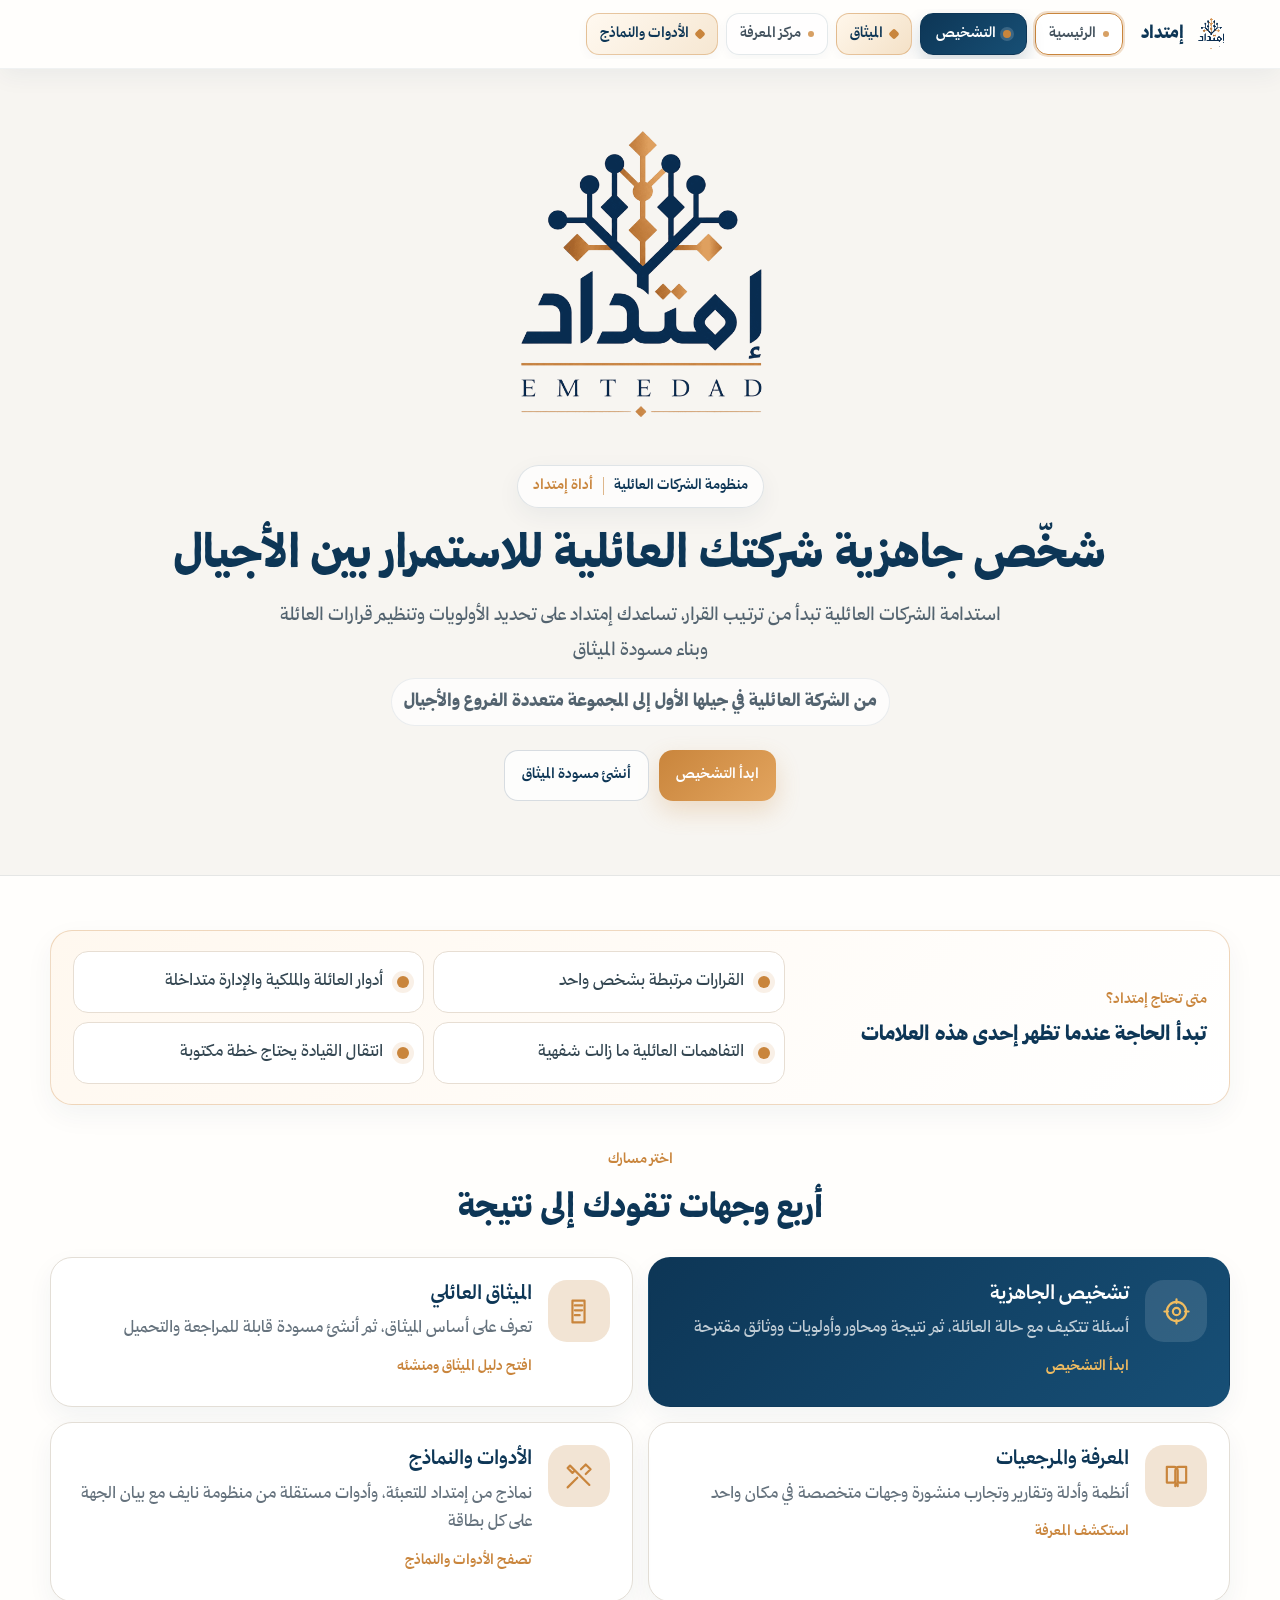
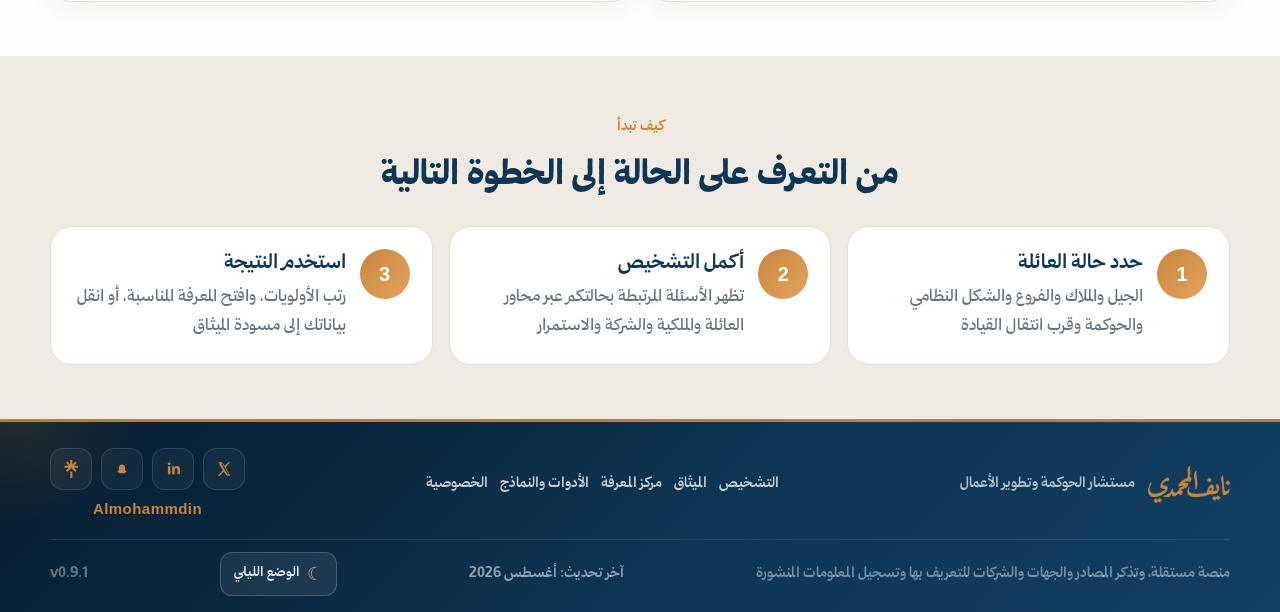
==== commit 807ef11b: "Release Emtidad v0.9.1" ====
--- a/index.html
+++ b/index.html
@@ -11,13 +11,13 @@
 <meta property="og:description" content="تشخيص الجاهزية، ومنشئ الميثاق العائلي، ومعرفة ومرجعيات للشركات العائلية">
 <meta property="og:type" content="website">
 <meta property="og:url" content="https://almohammdin.github.io/emtidad/">
-<meta property="og:image" content="https://almohammdin.github.io/emtidad/assets/images/emtidad-social-preview.png?v=0.9.0">
+<meta property="og:image" content="https://almohammdin.github.io/emtidad/assets/images/emtidad-social-preview.png?v=0.9.1">
 <meta name="twitter:card" content="summary_large_image">
 <link rel="canonical" href="https://almohammdin.github.io/emtidad/">
 <link rel="preload" href="assets/fonts/TheYearofHandicrafts-Black.woff2" as="font" type="font/woff2" crossorigin>
-<link rel="icon" type="image/png" href="assets/images/favicon.png?v=0.9.0">
-<link rel="apple-touch-icon" href="assets/images/apple-touch-icon.png?v=0.9.0">
-<link rel="stylesheet" href="assets/css/style.css?v=0.9.0">
+<link rel="icon" type="image/png" href="assets/images/favicon.png?v=0.9.1">
+<link rel="apple-touch-icon" href="assets/images/apple-touch-icon.png?v=0.9.1">
+<link rel="stylesheet" href="assets/css/style.css?v=0.9.1">
 <script type="application/ld+json">{"@context":"https://schema.org","@type":"WebSite","name":"إمتداد","alternateName":"منظومة الشركات العائلية","url":"https://almohammdin.github.io/emtidad/","inLanguage":"ar","description":"منصة عربية تجمع تشخيص جاهزية الشركات العائلية ومنشئ الميثاق والمعرفة والنماذج."}</script>
 </head>
 <body data-page="home">
@@ -39,7 +39,7 @@
 <main id="mainContent">
  <header class="hero home-hero">
   <div class="container hero-inner">
-   <div class="logo-stage"><img class="platform-logo" src="assets/images/emtidad-logo.png?v=0.9.0" width="1254" height="1254" fetchpriority="high" decoding="async" alt="شعار إمتداد"></div>
+   <div class="logo-stage"><img class="platform-logo" src="assets/images/emtidad-logo.png?v=0.9.1" width="1254" height="1254" fetchpriority="high" decoding="async" alt="شعار إمتداد"></div>
    <div class="platform-suite-badge"><span>منظومة الشركات العائلية</span><i aria-hidden="true"></i><strong>أداة إمتداد</strong></div>
    <h1>شخّص جاهزية شركتك العائلية للاستمرار بين الأجيال</h1>
    <p>استدامة الشركات العائلية تبدأ من ترتيب القرار، تساعدك إمتداد على تحديد الأولويات وتنظيم قرارات العائلة وبناء مسودة الميثاق</p>
@@ -81,10 +81,10 @@
    <div class="footer-nav"><a href="diagnostic.html">التشخيص</a><a href="charter.html">الميثاق</a><a href="knowledge.html">مركز المعرفة</a><a href="resources.html">الأدوات والنماذج</a><a href="privacy.html">الخصوصية</a></div>
    <a class="social-handle" href="https://linktr.ee/almohammdin" target="_blank" rel="noopener">Almohammdin</a>
   </div>
-  <div class="footer-bottom"><span class="independent-note">منصة مستقلة، وتذكر المصادر والجهات والشركات للتعريف بها وتسجيل المعلومات المنشورة</span><span class="footer-update">آخر تحديث: أغسطس 2026</span><span class="footer-version">v0.9.0</span></div>
+  <div class="footer-bottom"><span class="independent-note">منصة مستقلة، وتذكر المصادر والجهات والشركات للتعريف بها وتسجيل المعلومات المنشورة</span><span class="footer-update">آخر تحديث: أغسطس 2026</span><span class="footer-version">v0.9.1</span></div>
  </div>
 </footer>
 <button class="back-to-top" id="backToTop" type="button" aria-label="العودة إلى أعلى الصفحة">↑</button>
-<script src="assets/js/shell.js?v=0.9.0" defer></script>
+<script src="assets/js/shell.js?v=0.9.1" defer></script>
 </body>
 </html>
--- a/assets/css/style.css
+++ b/assets/css/style.css
@@ -1514,7 +1514,7 @@
  html[data-theme="dark"] :is(.chip,.source-line span,.case-card .case-top span,.charter-field>span i){background:#243B49!important;color:#E5B77B!important;border-color:#425866!important}
 }
 
-/* v0.9.0 featured will tool */
+/* v0.9.1 featured will tool */
 @media screen{
  .will-feature-copy h3{font-size:clamp(24px,3vw,34px)!important;line-height:1.35!important}
  .will-feature-copy p{font-size:16px!important;line-height:1.8!important}
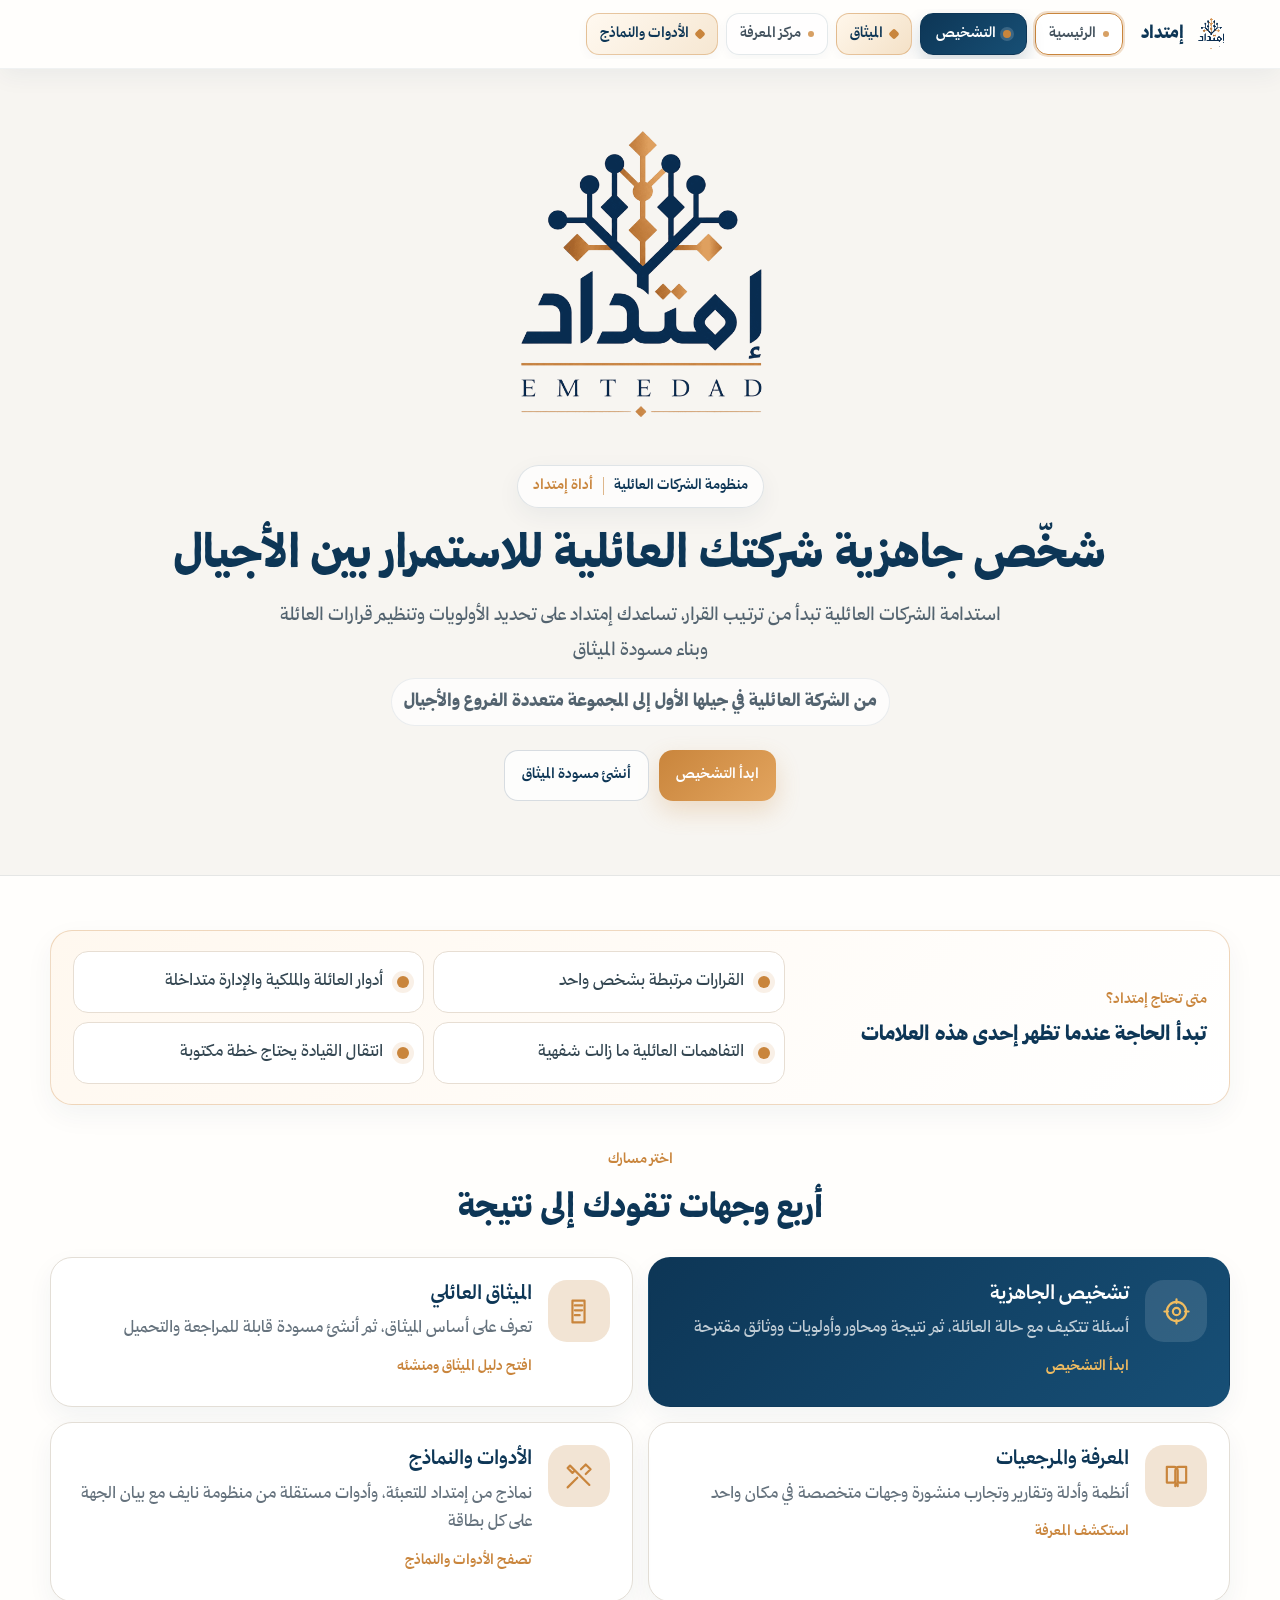
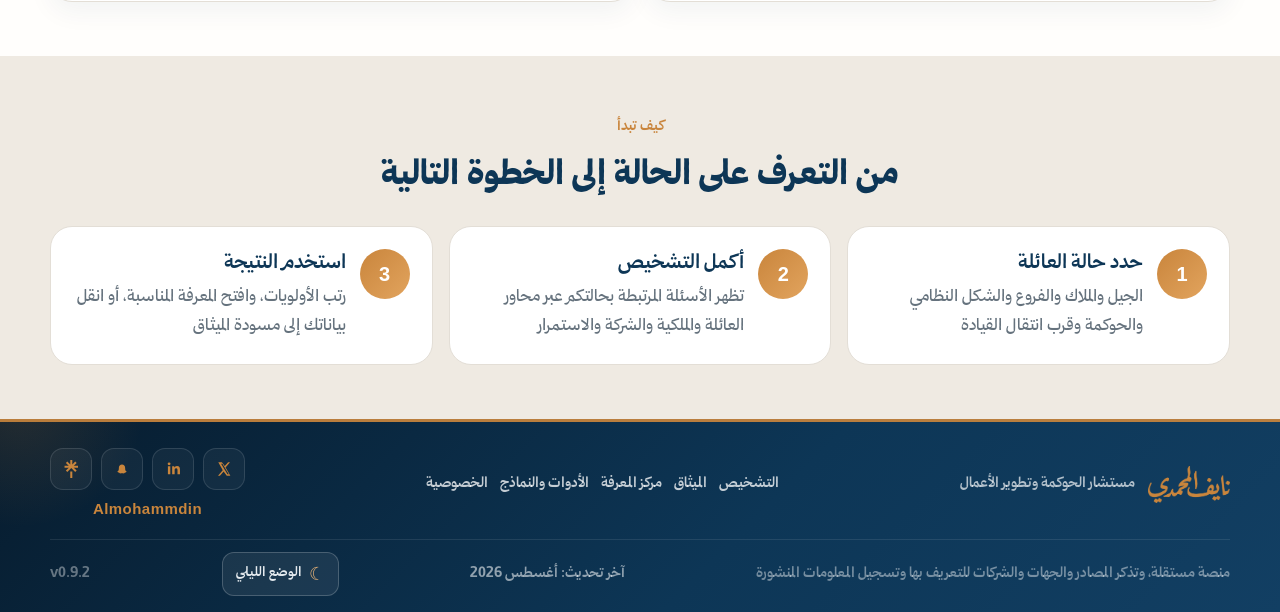
==== commit 184e5422: "Release Emtidad v0.9.2" ====
--- a/index.html
+++ b/index.html
@@ -11,13 +11,13 @@
 <meta property="og:description" content="تشخيص الجاهزية، ومنشئ الميثاق العائلي، ومعرفة ومرجعيات للشركات العائلية">
 <meta property="og:type" content="website">
 <meta property="og:url" content="https://almohammdin.github.io/emtidad/">
-<meta property="og:image" content="https://almohammdin.github.io/emtidad/assets/images/emtidad-social-preview.png?v=0.9.1">
+<meta property="og:image" content="https://almohammdin.github.io/emtidad/assets/images/emtidad-social-preview.png?v=0.9.2">
 <meta name="twitter:card" content="summary_large_image">
 <link rel="canonical" href="https://almohammdin.github.io/emtidad/">
 <link rel="preload" href="assets/fonts/TheYearofHandicrafts-Black.woff2" as="font" type="font/woff2" crossorigin>
-<link rel="icon" type="image/png" href="assets/images/favicon.png?v=0.9.1">
-<link rel="apple-touch-icon" href="assets/images/apple-touch-icon.png?v=0.9.1">
-<link rel="stylesheet" href="assets/css/style.css?v=0.9.1">
+<link rel="icon" type="image/png" href="assets/images/favicon.png?v=0.9.2">
+<link rel="apple-touch-icon" href="assets/images/apple-touch-icon.png?v=0.9.2">
+<link rel="stylesheet" href="assets/css/style.css?v=0.9.2">
 <script type="application/ld+json">{"@context":"https://schema.org","@type":"WebSite","name":"إمتداد","alternateName":"منظومة الشركات العائلية","url":"https://almohammdin.github.io/emtidad/","inLanguage":"ar","description":"منصة عربية تجمع تشخيص جاهزية الشركات العائلية ومنشئ الميثاق والمعرفة والنماذج."}</script>
 </head>
 <body data-page="home">
@@ -39,7 +39,7 @@
 <main id="mainContent">
  <header class="hero home-hero">
   <div class="container hero-inner">
-   <div class="logo-stage"><img class="platform-logo" src="assets/images/emtidad-logo.png?v=0.9.1" width="1254" height="1254" fetchpriority="high" decoding="async" alt="شعار إمتداد"></div>
+   <div class="logo-stage"><img class="platform-logo" src="assets/images/emtidad-logo.png?v=0.9.2" width="1254" height="1254" fetchpriority="high" decoding="async" alt="شعار إمتداد"></div>
    <div class="platform-suite-badge"><span>منظومة الشركات العائلية</span><i aria-hidden="true"></i><strong>أداة إمتداد</strong></div>
    <h1>شخّص جاهزية شركتك العائلية للاستمرار بين الأجيال</h1>
    <p>استدامة الشركات العائلية تبدأ من ترتيب القرار، تساعدك إمتداد على تحديد الأولويات وتنظيم قرارات العائلة وبناء مسودة الميثاق</p>
@@ -81,10 +81,10 @@
    <div class="footer-nav"><a href="diagnostic.html">التشخيص</a><a href="charter.html">الميثاق</a><a href="knowledge.html">مركز المعرفة</a><a href="resources.html">الأدوات والنماذج</a><a href="privacy.html">الخصوصية</a></div>
    <a class="social-handle" href="https://linktr.ee/almohammdin" target="_blank" rel="noopener">Almohammdin</a>
   </div>
-  <div class="footer-bottom"><span class="independent-note">منصة مستقلة، وتذكر المصادر والجهات والشركات للتعريف بها وتسجيل المعلومات المنشورة</span><span class="footer-update">آخر تحديث: أغسطس 2026</span><span class="footer-version">v0.9.1</span></div>
+  <div class="footer-bottom"><span class="independent-note">منصة مستقلة، وتذكر المصادر والجهات والشركات للتعريف بها وتسجيل المعلومات المنشورة</span><span class="footer-update">آخر تحديث: أغسطس 2026</span><span class="footer-version">v0.9.2</span></div>
  </div>
 </footer>
 <button class="back-to-top" id="backToTop" type="button" aria-label="العودة إلى أعلى الصفحة">↑</button>
-<script src="assets/js/shell.js?v=0.9.1" defer></script>
+<script src="assets/js/shell.js?v=0.9.2" defer></script>
 </body>
 </html>
--- a/assets/css/style.css
+++ b/assets/css/style.css
@@ -28,6 +28,9 @@
 }
 .focus-entry:hover,.focus-exit:hover{background:rgba(255,255,255,.18)}
 .focus-entry-light{min-height:38px;border-color:var(--line);background:#fff;color:var(--navy)}
+.focus-control{display:flex;align-items:center;gap:9px;min-width:0}
+.focus-help{max-width:235px;color:#687781;font-size:12px;font-weight:400;line-height:1.55}
+.focus-control-dark .focus-help{color:rgba(255,255,255,.68)}
 .charter-builder-top-actions{display:flex;align-items:center;gap:10px}
 .charter-builder-top-actions>b{color:var(--gold);font-family:Arial,sans-serif!important;font-size:18px}
 .focus-toolbar{
@@ -126,6 +129,9 @@
 @media(max-width:720px){
  .diag-head{align-items:flex-start;flex-direction:column}
  .focus-entry{width:100%}
+ .focus-control{width:100%;align-items:flex-start;flex-direction:column}
+ .focus-control .focus-entry{width:auto}
+ .focus-help{max-width:none;font-size:11.5px}
  .charter-builder-top{align-items:flex-start}
  .charter-builder-top-actions{align-items:flex-end;flex-direction:column}
  .focus-entry-light{width:auto}
@@ -1514,7 +1520,7 @@
  html[data-theme="dark"] :is(.chip,.source-line span,.case-card .case-top span,.charter-field>span i){background:#243B49!important;color:#E5B77B!important;border-color:#425866!important}
 }
 
-/* v0.9.1 featured will tool */
+/* v0.9.2 featured will tool */
 @media screen{
  .will-feature-copy h3{font-size:clamp(24px,3vw,34px)!important;line-height:1.35!important}
  .will-feature-copy p{font-size:16px!important;line-height:1.8!important}
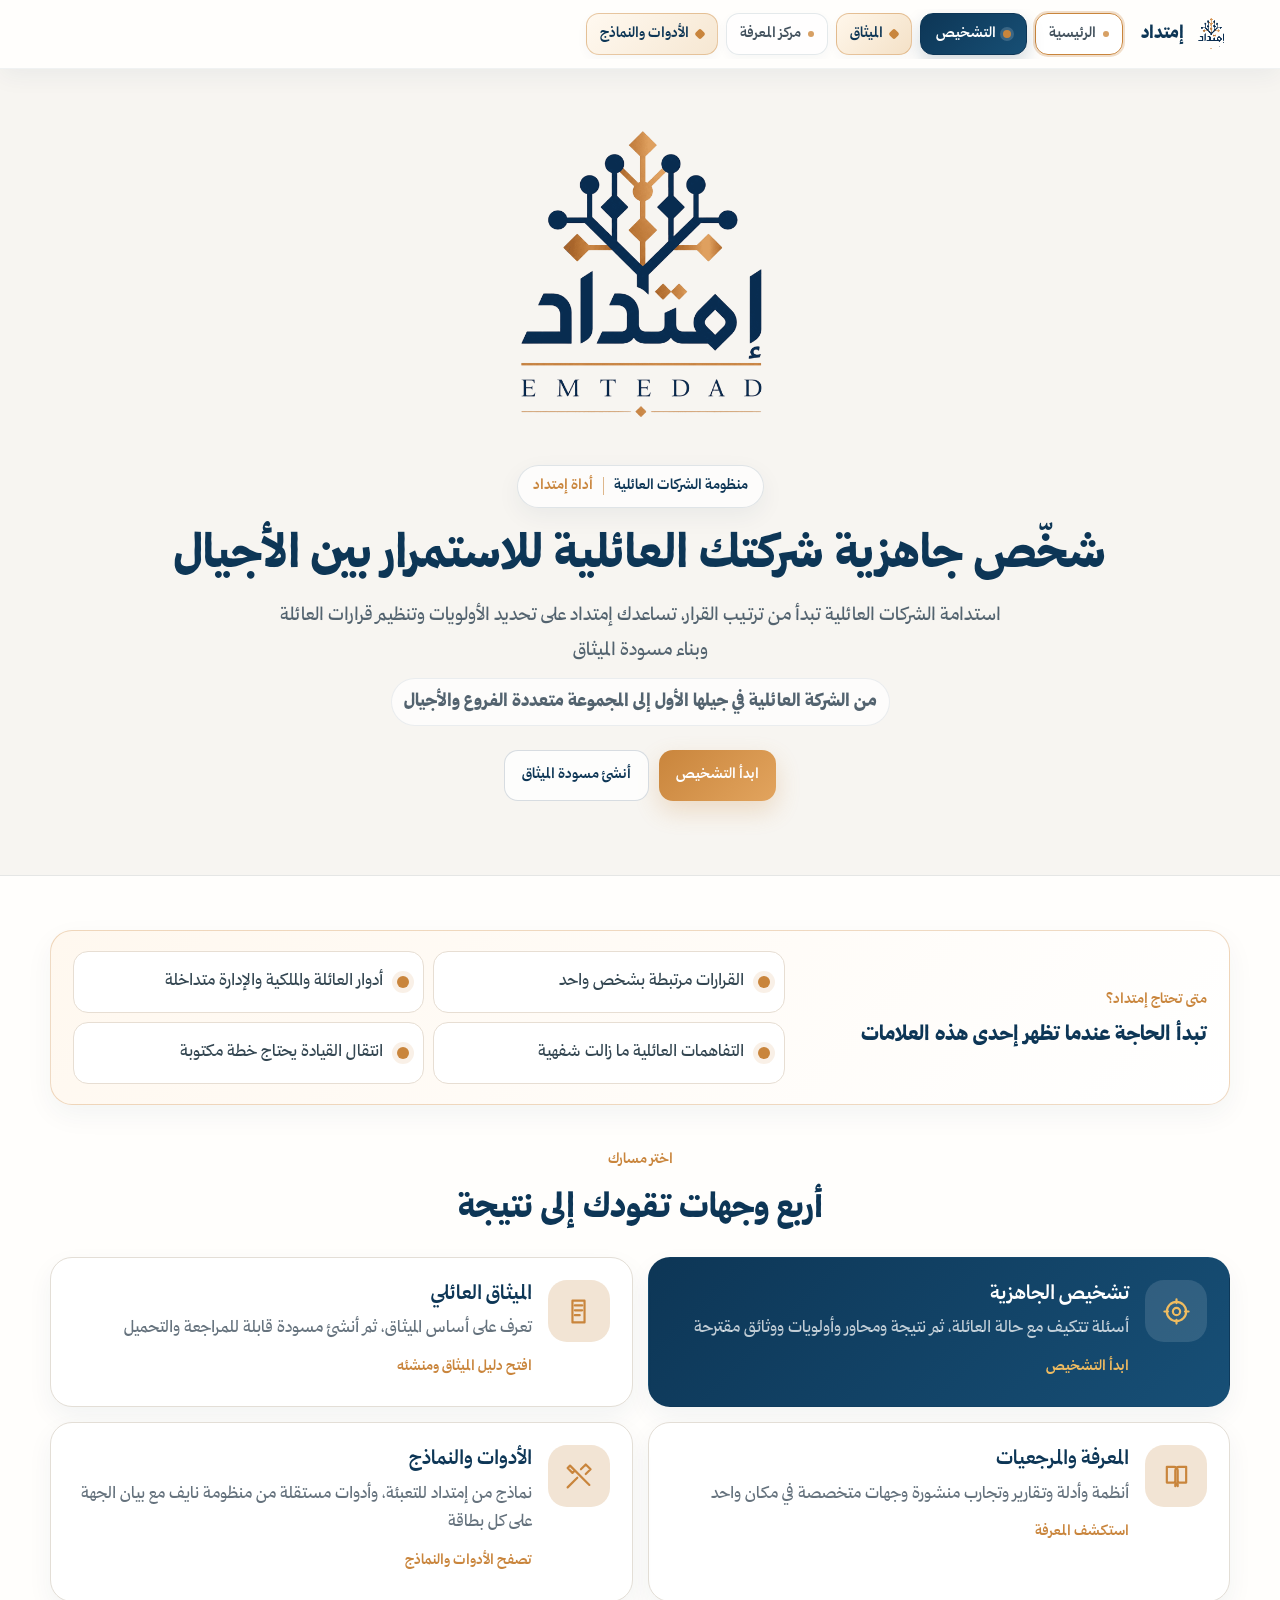
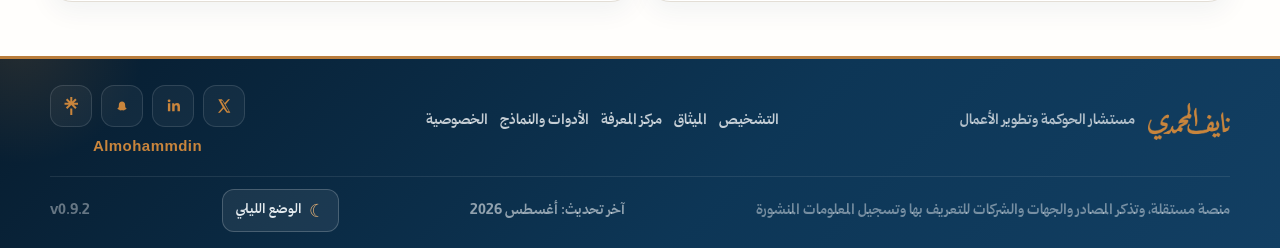
==== commit fe148ec8: "حذف قسم كيف تبدأ من الرئيسية" ====
--- a/index.html
+++ b/index.html
@@ -61,17 +61,6 @@
   </div>
  </section>
 
- <section class="section soft" aria-labelledby="howTitle">
-  <div class="container">
-   <div class="section-head"><span class="eyebrow">كيف تبدأ</span><h2 id="howTitle">من التعرف على الحالة إلى الخطوة التالية</h2></div>
-   <div class="how-grid compact-how">
-    <article class="how-card"><div class="how-number"><span>1</span></div><div><h3>حدد حالة العائلة</h3><p>الجيل والملاك والفروع والشكل النظامي والحوكمة وقرب انتقال القيادة</p></div></article>
-    <article class="how-card"><div class="how-number"><span>2</span></div><div><h3>أكمل التشخيص</h3><p>تظهر الأسئلة المرتبطة بحالتكم عبر محاور العائلة والملكية والشركة والاستمرار</p></div></article>
-    <article class="how-card"><div class="how-number"><span>3</span></div><div><h3>استخدم النتيجة</h3><p>رتب الأولويات، وافتح المعرفة المناسبة، أو انقل بياناتك إلى مسودة الميثاق</p></div></article>
-   </div>
-  </div>
- </section>
-
 </main>
 
 <footer class="footer-wrap">
@@ -87,4 +76,4 @@
 <button class="back-to-top" id="backToTop" type="button" aria-label="العودة إلى أعلى الصفحة">↑</button>
 <script src="assets/js/shell.js?v=0.9.2" defer></script>
 </body>
-</html>
+</html>
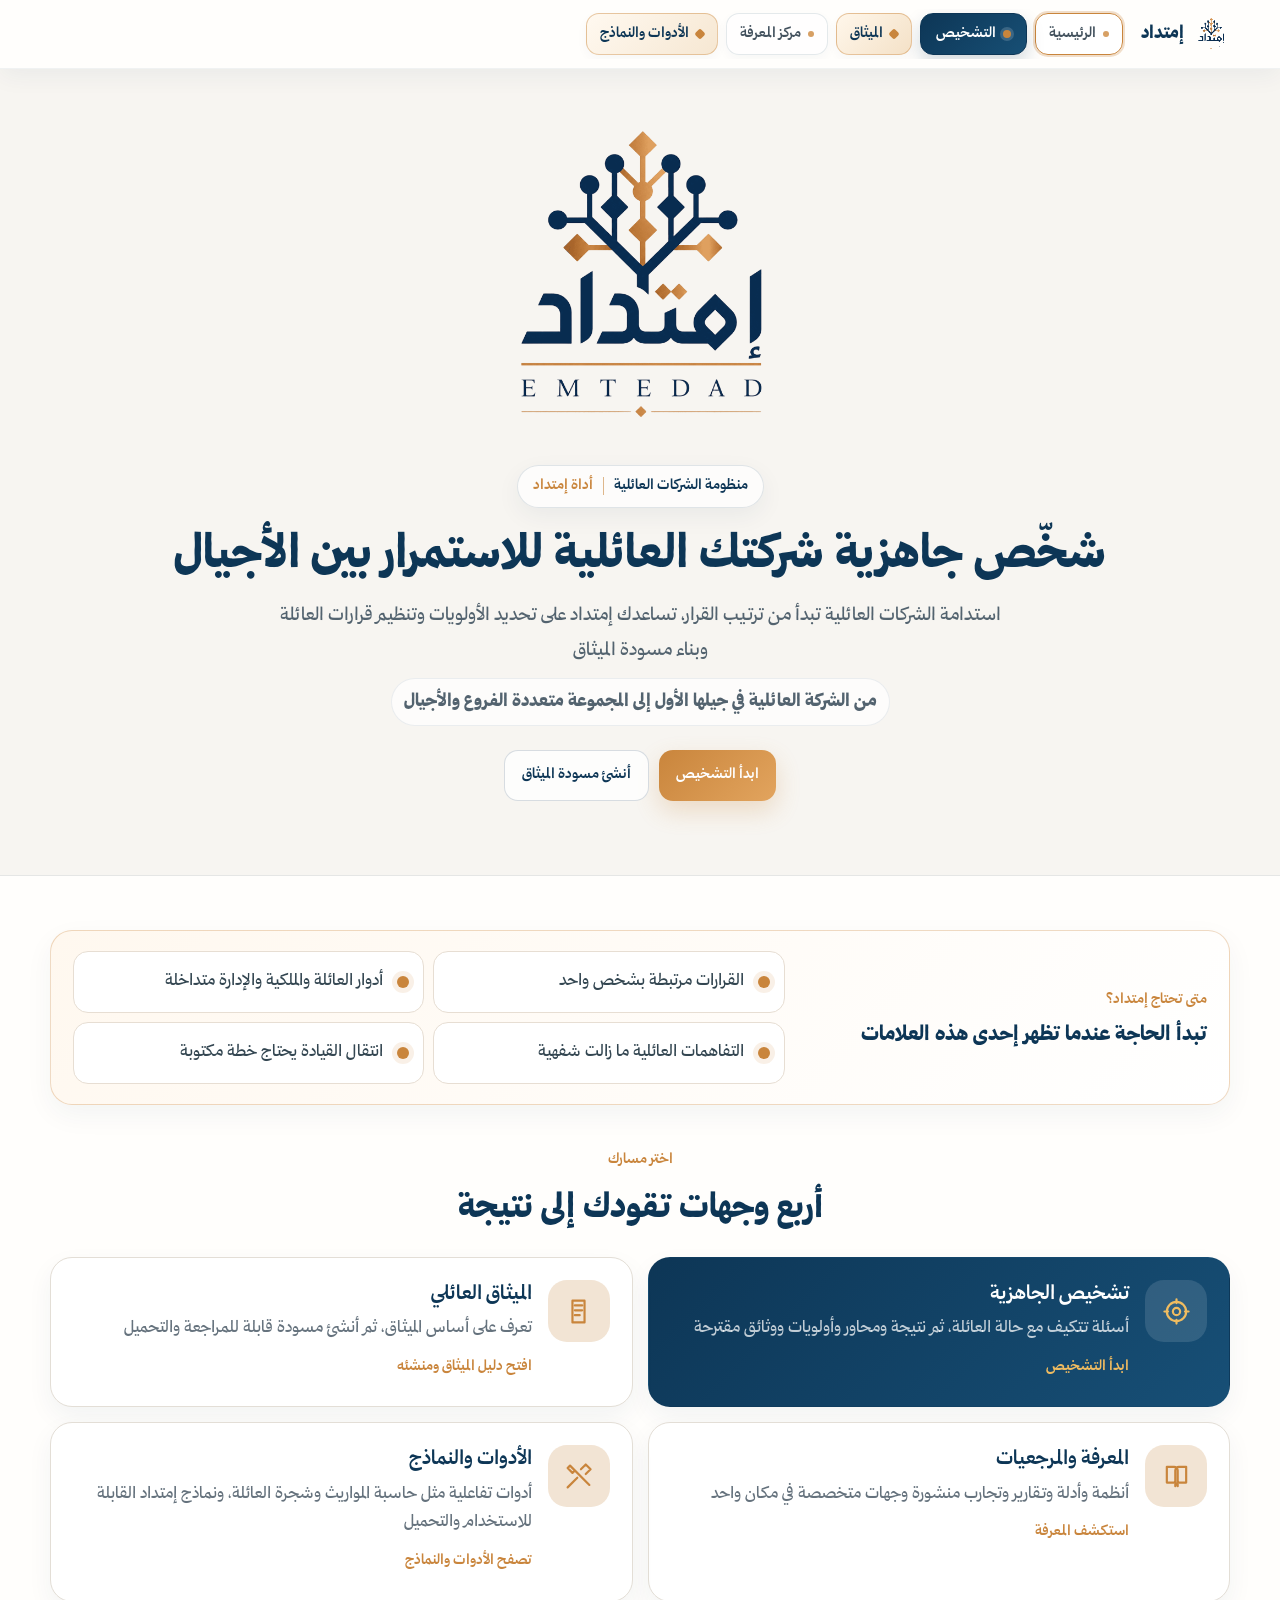
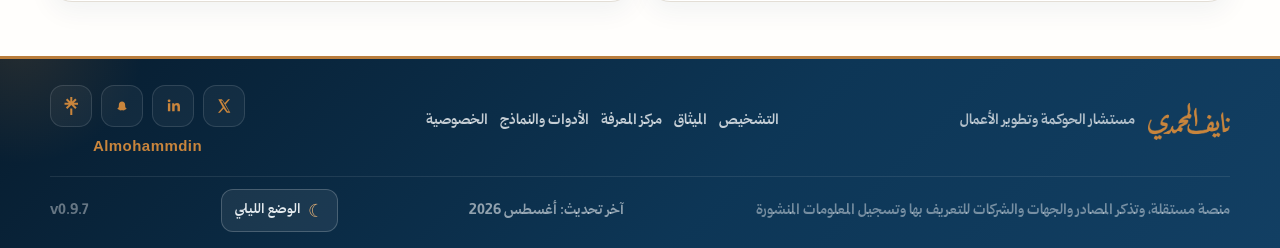
==== commit aae73334: "Publish Emtdad v0.9.7 home" ====
--- a/index.html
+++ b/index.html
@@ -11,13 +11,13 @@
 <meta property="og:description" content="تشخيص الجاهزية، ومنشئ الميثاق العائلي، ومعرفة ومرجعيات للشركات العائلية">
 <meta property="og:type" content="website">
 <meta property="og:url" content="https://almohammdin.github.io/emtidad/">
-<meta property="og:image" content="https://almohammdin.github.io/emtidad/assets/images/emtidad-social-preview.png?v=0.9.2">
+<meta property="og:image" content="https://almohammdin.github.io/emtidad/assets/images/emtidad-social-preview.png?v=0.9.7">
 <meta name="twitter:card" content="summary_large_image">
 <link rel="canonical" href="https://almohammdin.github.io/emtidad/">
 <link rel="preload" href="assets/fonts/TheYearofHandicrafts-Black.woff2" as="font" type="font/woff2" crossorigin>
-<link rel="icon" type="image/png" href="assets/images/favicon.png?v=0.9.2">
-<link rel="apple-touch-icon" href="assets/images/apple-touch-icon.png?v=0.9.2">
-<link rel="stylesheet" href="assets/css/style.css?v=0.9.2">
+<link rel="icon" type="image/png" href="assets/images/favicon.png?v=0.9.7">
+<link rel="apple-touch-icon" href="assets/images/apple-touch-icon.png?v=0.9.7">
+<link rel="stylesheet" href="assets/css/style.css?v=0.9.7">
 <script type="application/ld+json">{"@context":"https://schema.org","@type":"WebSite","name":"إمتداد","alternateName":"منظومة الشركات العائلية","url":"https://almohammdin.github.io/emtidad/","inLanguage":"ar","description":"منصة عربية تجمع تشخيص جاهزية الشركات العائلية ومنشئ الميثاق والمعرفة والنماذج."}</script>
 </head>
 <body data-page="home">
@@ -35,11 +35,10 @@
   </div>
  </div>
 </nav>
-
 <main id="mainContent">
  <header class="hero home-hero">
   <div class="container hero-inner">
-   <div class="logo-stage"><img class="platform-logo" src="assets/images/emtidad-logo.png?v=0.9.2" width="1254" height="1254" fetchpriority="high" decoding="async" alt="شعار إمتداد"></div>
+   <div class="logo-stage"><img class="platform-logo" src="assets/images/emtidad-logo.png?v=0.9.7" width="1254" height="1254" fetchpriority="high" decoding="async" alt="شعار إمتداد"></div>
    <div class="platform-suite-badge"><span>منظومة الشركات العائلية</span><i aria-hidden="true"></i><strong>أداة إمتداد</strong></div>
    <h1>شخّص جاهزية شركتك العائلية للاستمرار بين الأجيال</h1>
    <p>استدامة الشركات العائلية تبدأ من ترتيب القرار، تساعدك إمتداد على تحديد الأولويات وتنظيم قرارات العائلة وبناء مسودة الميثاق</p>
@@ -47,7 +46,6 @@
    <div class="hero-actions"><a class="btn primary" href="diagnostic.html">ابدأ التشخيص</a><a class="btn ghost" href="charter.html#charter-builder">أنشئ مسودة الميثاق</a></div>
   </div>
  </header>
-
  <section class="section white home-routes" aria-labelledby="routesTitle">
  <div class="container">
    <div class="persuasion-strip" aria-labelledby="persuasionTitle"><div class="persuasion-heading"><span class="eyebrow">متى تحتاج إمتداد؟</span><h2 id="persuasionTitle">تبدأ الحاجة عندما تظهر إحدى هذه العلامات</h2></div><ul class="persuasion-points"><li><i aria-hidden="true"></i><span>القرارات مرتبطة بشخص واحد</span></li><li><i aria-hidden="true"></i><span>أدوار العائلة والملكية والإدارة متداخلة</span></li><li><i aria-hidden="true"></i><span>التفاهمات العائلية ما زالت شفهية</span></li><li><i aria-hidden="true"></i><span>انتقال القيادة يحتاج خطة مكتوبة</span></li></ul></div>
@@ -56,13 +54,11 @@
     <a class="hub-card featured" href="diagnostic.html"><span class="hub-icon"><svg viewBox="0 0 24 24" aria-hidden="true"><circle cx="12" cy="12" r="8"/><circle cx="12" cy="12" r="3"/><path d="M12 2v3M22 12h-3M12 22v-3M2 12h3"/></svg></span><div><h3>تشخيص الجاهزية</h3><p>أسئلة تتكيف مع حالة العائلة، ثم نتيجة ومحاور وأولويات ووثائق مقترحة</p><b>ابدأ التشخيص</b></div></a>
     <a class="hub-card" href="charter.html"><span class="hub-icon"><svg viewBox="0 0 24 24" aria-hidden="true"><path d="M7 3h10v18H7zM9 7h6M9 11h6M9 15h4"/></svg></span><div><h3>الميثاق العائلي</h3><p>تعرف على أساس الميثاق، ثم أنشئ مسودة قابلة للمراجعة والتحميل</p><b>افتح دليل الميثاق ومنشئه</b></div></a>
     <a class="hub-card" href="knowledge.html"><span class="hub-icon"><svg viewBox="0 0 24 24" aria-hidden="true"><path d="M4 4h6a3 3 0 0 1 3 3v13a3 3 0 0 0-3-3H4V4Zm16 0h-6a3 3 0 0 0-3 3v13a3 3 0 0 1 3-3h6V4Z"/></svg></span><div><h3>المعرفة والمرجعيات</h3><p>أنظمة وأدلة وتقارير وتجارب منشورة وجهات متخصصة في مكان واحد</p><b>استكشف المعرفة</b></div></a>
-    <a class="hub-card" href="resources.html"><span class="hub-icon"><svg viewBox="0 0 24 24" aria-hidden="true"><path d="m14 6 4-4 4 4-4 4M3 21l8-8M5 3l16 16M3 5l2-2 4 4-2 2-4-4Z"/></svg></span><div><h3>الأدوات والنماذج</h3><p>نماذج من إمتداد للتعبئة، وأدوات مستقلة من منظومة نايف مع بيان الجهة على كل بطاقة</p><b>تصفح الأدوات والنماذج</b></div></a>
+    <a class="hub-card" href="resources.html"><span class="hub-icon"><svg viewBox="0 0 24 24" aria-hidden="true"><path d="m14 6 4-4 4 4-4 4M3 21l8-8M5 3l16 16M3 5l2-2 4 4-2 2-4-4Z"/></svg></span><div><h3>الأدوات والنماذج</h3><p>أدوات تفاعلية مثل حاسبة المواريث وشجرة العائلة، ونماذج إمتداد القابلة للاستخدام والتحميل</p><b>تصفح الأدوات والنماذج</b></div></a>
    </div>
   </div>
  </section>
-
 </main>
-
 <footer class="footer-wrap">
  <div class="container footer-shell">
   <div class="footer-main">
@@ -70,10 +66,10 @@
    <div class="footer-nav"><a href="diagnostic.html">التشخيص</a><a href="charter.html">الميثاق</a><a href="knowledge.html">مركز المعرفة</a><a href="resources.html">الأدوات والنماذج</a><a href="privacy.html">الخصوصية</a></div>
    <a class="social-handle" href="https://linktr.ee/almohammdin" target="_blank" rel="noopener">Almohammdin</a>
   </div>
-  <div class="footer-bottom"><span class="independent-note">منصة مستقلة، وتذكر المصادر والجهات والشركات للتعريف بها وتسجيل المعلومات المنشورة</span><span class="footer-update">آخر تحديث: أغسطس 2026</span><span class="footer-version">v0.9.2</span></div>
+  <div class="footer-bottom"><span class="independent-note">منصة مستقلة، وتذكر المصادر والجهات والشركات للتعريف بها وتسجيل المعلومات المنشورة</span><span class="footer-update">آخر تحديث: أغسطس 2026</span><span class="footer-version">v0.9.7</span></div>
  </div>
 </footer>
 <button class="back-to-top" id="backToTop" type="button" aria-label="العودة إلى أعلى الصفحة">↑</button>
-<script src="assets/js/shell.js?v=0.9.2" defer></script>
+<script src="assets/js/shell.js?v=0.9.7" defer></script>
 </body>
 </html>
